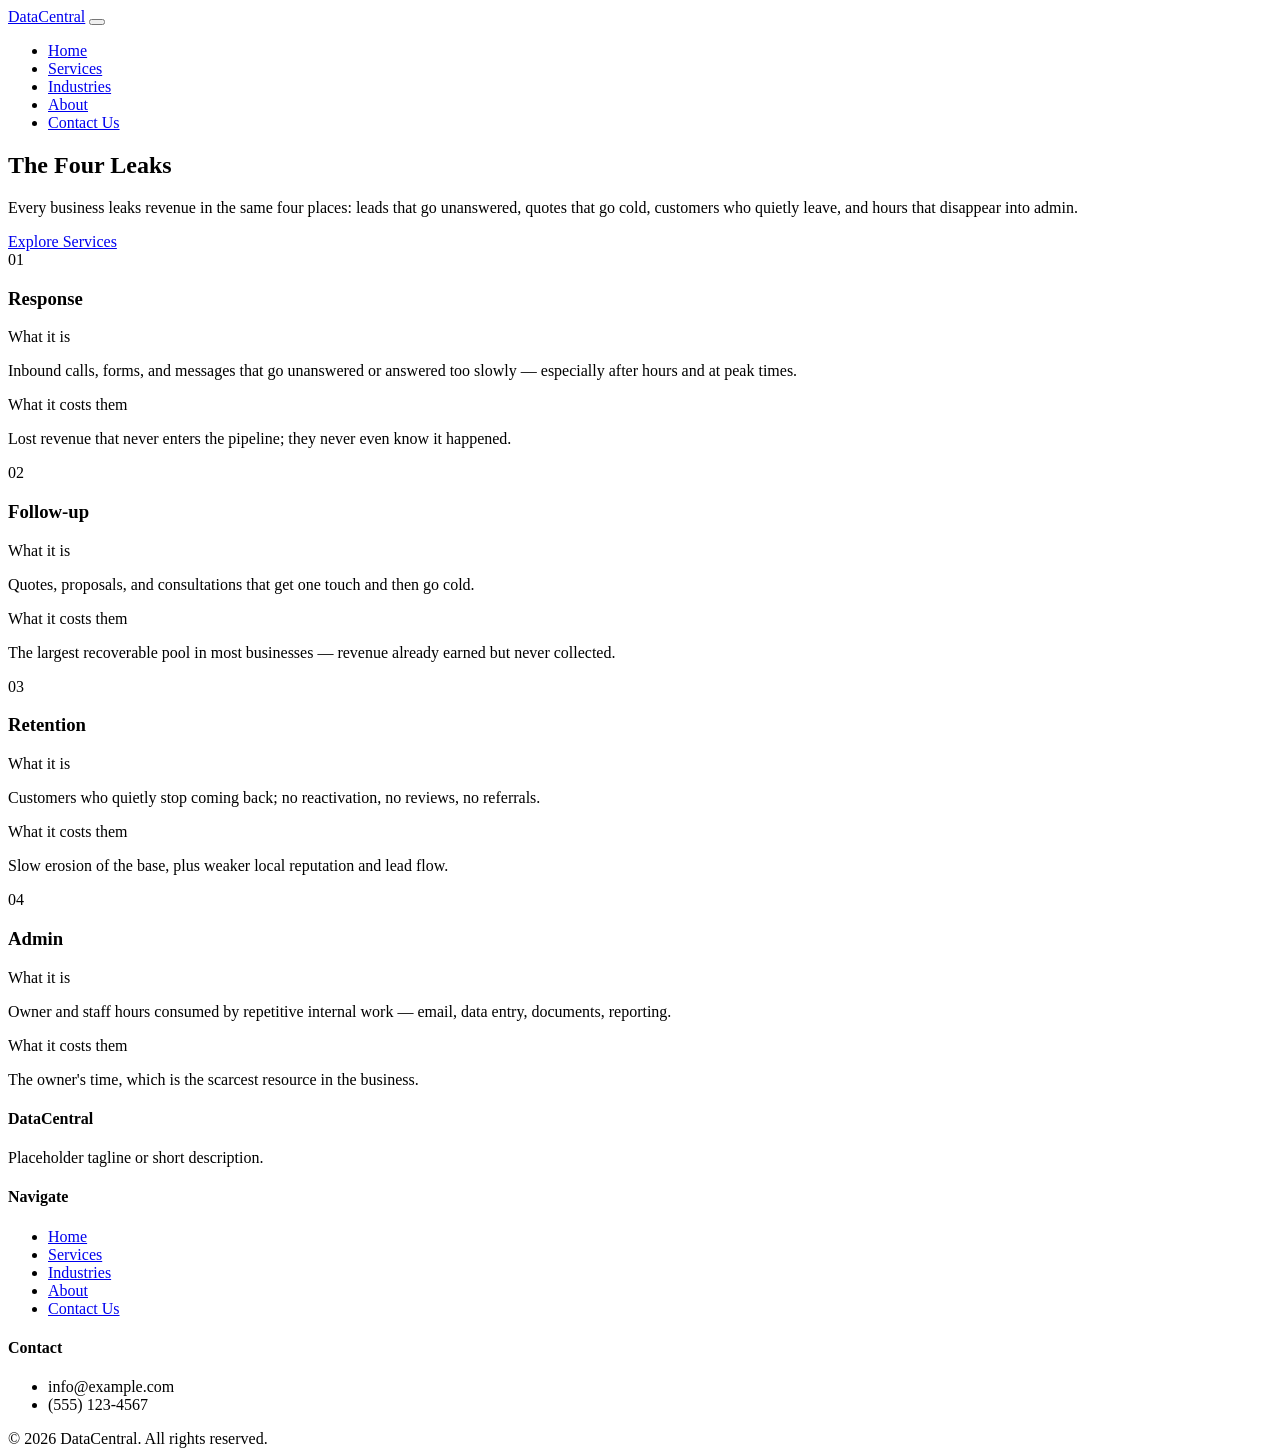
==== index.html @ b36b2e83 "Add files via upload" ====
<!DOCTYPE html>
<html lang="en">
<head>
  <meta charset="UTF-8" />
  <meta name="viewport" content="width=device-width, initial-scale=1.0" />
  <title>Home | DataCentral</title>
  <link rel="stylesheet" href="css/style.css" />
</head>
<body>

  <header>
    <div class="nav-container">
      <a href="index.html" class="logo">DataCentral</a>
      <button class="nav-toggle" aria-label="Toggle navigation">
        <span></span><span></span><span></span>
      </button>
      <nav>
        <ul>
          <li><a href="index.html" class="active">Home</a></li>
          <li><a href="services.html">Services</a></li>
          <li><a href="industries.html">Industries</a></li>
          <li><a href="about.html">About</a></li>
          <li><a href="contact.html">Contact Us</a></li>
        </ul>
      </nav>
    </div>
  </header>

  <main>
    <section class="hero">
      <h1>The Four Leaks</h1>
      <p>Every business leaks revenue in the same four places: leads that go unanswered, quotes that go cold, customers who quietly leave, and hours that disappear into admin.</p>
      <a href="services.html" class="btn">Explore Services</a>
    </section>

    <section class="section leaks-section">

      <div class="leak-list">
        <div class="leak-item">
          <div class="leak-num">01</div>
          <div class="leak-body">
            <h3>Response</h3>
            <div class="leak-meta">
              <div class="leak-meta-block">
                <span class="leak-meta-label">What it is</span>
                <p>Inbound calls, forms, and messages that go unanswered or answered too slowly — especially after hours and at peak times.</p>
              </div>
              <div class="leak-meta-block">
                <span class="leak-meta-label">What it costs them</span>
                <p>Lost revenue that never enters the pipeline; they never even know it happened.</p>
              </div>
            </div>
          </div>
        </div>

        <div class="leak-item">
          <div class="leak-num">02</div>
          <div class="leak-body">
            <h3>Follow-up</h3>
            <div class="leak-meta">
              <div class="leak-meta-block">
                <span class="leak-meta-label">What it is</span>
                <p>Quotes, proposals, and consultations that get one touch and then go cold.</p>
              </div>
              <div class="leak-meta-block">
                <span class="leak-meta-label">What it costs them</span>
                <p>The largest recoverable pool in most businesses — revenue already earned but never collected.</p>
              </div>
            </div>
          </div>
        </div>

        <div class="leak-item">
          <div class="leak-num">03</div>
          <div class="leak-body">
            <h3>Retention</h3>
            <div class="leak-meta">
              <div class="leak-meta-block">
                <span class="leak-meta-label">What it is</span>
                <p>Customers who quietly stop coming back; no reactivation, no reviews, no referrals.</p>
              </div>
              <div class="leak-meta-block">
                <span class="leak-meta-label">What it costs them</span>
                <p>Slow erosion of the base, plus weaker local reputation and lead flow.</p>
              </div>
            </div>
          </div>
        </div>

        <div class="leak-item">
          <div class="leak-num">04</div>
          <div class="leak-body">
            <h3>Admin</h3>
            <div class="leak-meta">
              <div class="leak-meta-block">
                <span class="leak-meta-label">What it is</span>
                <p>Owner and staff hours consumed by repetitive internal work — email, data entry, documents, reporting.</p>
              </div>
              <div class="leak-meta-block">
                <span class="leak-meta-label">What it costs them</span>
                <p>The owner's time, which is the scarcest resource in the business.</p>
              </div>
            </div>
          </div>
        </div>
      </div>
    </section>
  </main>

  <footer>
    <div class="footer-container">
      <div>
        <h4>DataCentral</h4>
        <p>Placeholder tagline or short description.</p>
      </div>
      <div>
        <h4>Navigate</h4>
        <ul>
          <li><a href="index.html">Home</a></li>
          <li><a href="services.html">Services</a></li>
          <li><a href="industries.html">Industries</a></li>
          <li><a href="about.html">About</a></li>
          <li><a href="contact.html">Contact Us</a></li>
        </ul>
      </div>
      <div>
        <h4>Contact</h4>
        <ul>
          <li>info@example.com</li>
          <li>(555) 123-4567</li>
        </ul>
      </div>
    </div>
    <div class="footer-bottom">
      &copy; 2026 DataCentral. All rights reserved.
    </div>
  </footer>

  <script src="js/main.js"></script>
</body>
</html>
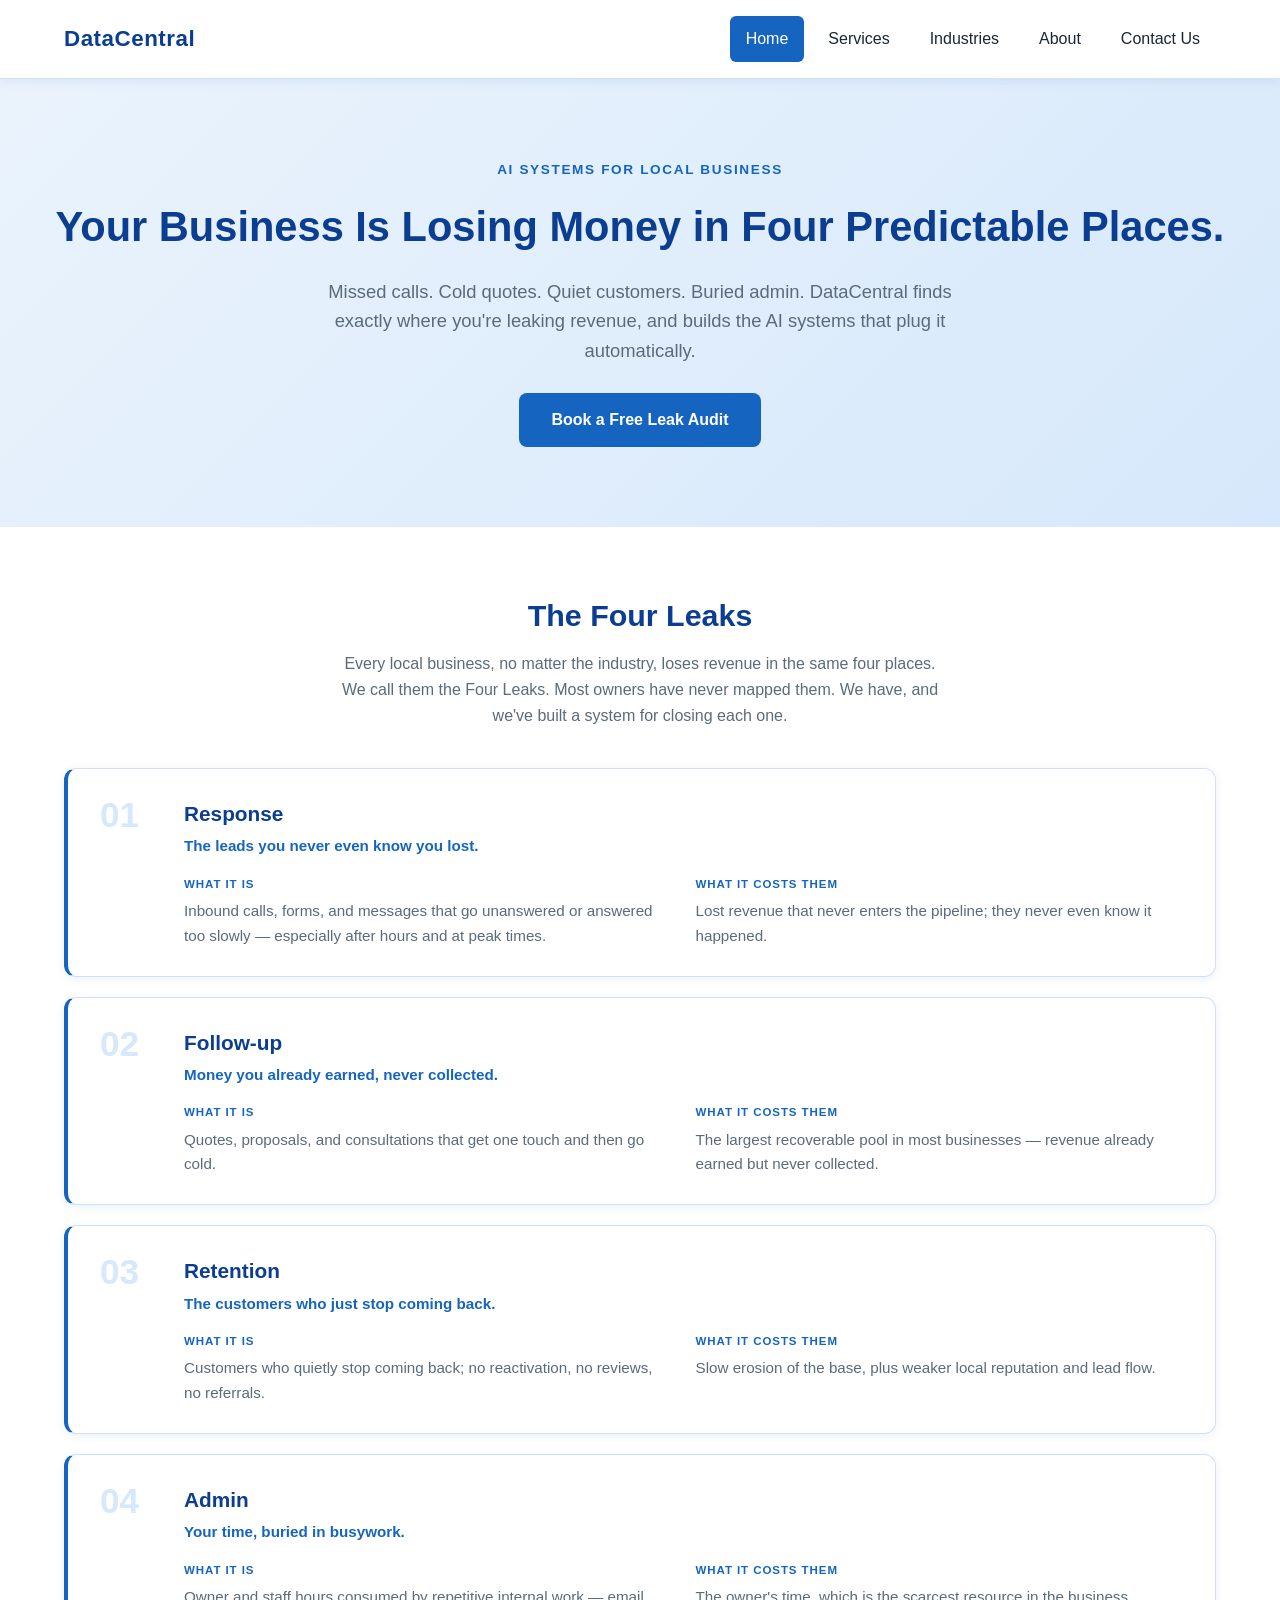
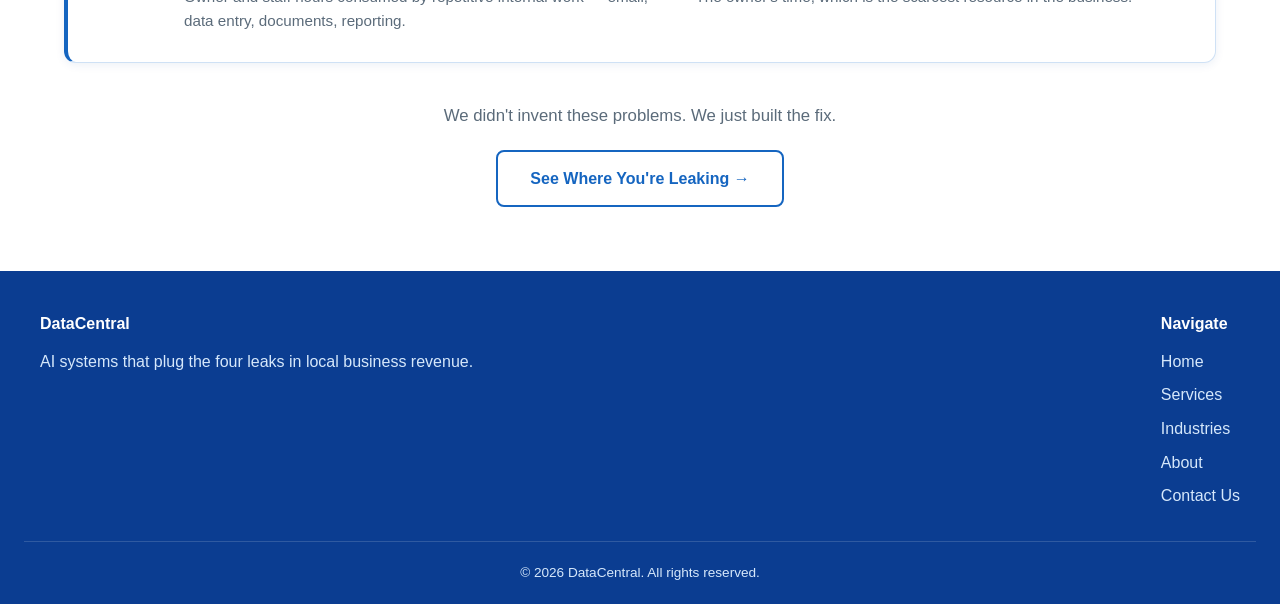
==== commit 9744512c: "v1 update" ====
--- a/index.html
+++ b/index.html
@@ -4,7 +4,7 @@
   <meta charset="UTF-8" />
   <meta name="viewport" content="width=device-width, initial-scale=1.0" />
   <title>Home | DataCentral</title>
-  <link rel="stylesheet" href="css/style.css" />
+  <link rel="stylesheet" href="style.css" />
 </head>
 <body>
 
@@ -28,18 +28,22 @@
 
   <main>
     <section class="hero">
-      <h1>The Four Leaks</h1>
-      <p>Every business leaks revenue in the same four places: leads that go unanswered, quotes that go cold, customers who quietly leave, and hours that disappear into admin.</p>
-      <a href="services.html" class="btn">Explore Services</a>
+      <span class="hero-eyebrow">AI Systems for Local Business</span>
+      <h1>Your Business Is Losing Money in Four Predictable Places.</h1>
+      <p>Missed calls. Cold quotes. Quiet customers. Buried admin. DataCentral finds exactly where you're leaking revenue, and builds the AI systems that plug it automatically.</p>
+      <a href="contact.html" class="btn">Book a Free Leak Audit</a>
     </section>
 
     <section class="section leaks-section">
+      <h2 class="section-title">The Four Leaks</h2>
+      <p class="section-subtitle">Every local business, no matter the industry, loses revenue in the same four places. We call them the Four Leaks. Most owners have never mapped them. We have, and we've built a system for closing each one.</p>
 
       <div class="leak-list">
         <div class="leak-item">
           <div class="leak-num">01</div>
           <div class="leak-body">
             <h3>Response</h3>
+            <p class="leak-tagline">The leads you never even know you lost.</p>
             <div class="leak-meta">
               <div class="leak-meta-block">
                 <span class="leak-meta-label">What it is</span>
@@ -57,6 +61,7 @@
           <div class="leak-num">02</div>
           <div class="leak-body">
             <h3>Follow-up</h3>
+            <p class="leak-tagline">Money you already earned, never collected.</p>
             <div class="leak-meta">
               <div class="leak-meta-block">
                 <span class="leak-meta-label">What it is</span>
@@ -74,6 +79,7 @@
           <div class="leak-num">03</div>
           <div class="leak-body">
             <h3>Retention</h3>
+            <p class="leak-tagline">The customers who just stop coming back.</p>
             <div class="leak-meta">
               <div class="leak-meta-block">
                 <span class="leak-meta-label">What it is</span>
@@ -91,6 +97,7 @@
           <div class="leak-num">04</div>
           <div class="leak-body">
             <h3>Admin</h3>
+            <p class="leak-tagline">Your time, buried in busywork.</p>
             <div class="leak-meta">
               <div class="leak-meta-block">
                 <span class="leak-meta-label">What it is</span>
@@ -104,6 +111,11 @@
           </div>
         </div>
       </div>
+
+      <div class="leaks-cta">
+        <p>We didn't invent these problems. We just built the fix.</p>
+        <a href="services.html" class="btn btn-outline">See Where You're Leaking &rarr;</a>
+      </div>
     </section>
   </main>
 
@@ -111,7 +123,7 @@
     <div class="footer-container">
       <div>
         <h4>DataCentral</h4>
-        <p>Placeholder tagline or short description.</p>
+        <p>AI systems that plug the four leaks in local business revenue.</p>
       </div>
       <div>
         <h4>Navigate</h4>
@@ -123,19 +135,12 @@
           <li><a href="contact.html">Contact Us</a></li>
         </ul>
       </div>
-      <div>
-        <h4>Contact</h4>
-        <ul>
-          <li>info@example.com</li>
-          <li>(555) 123-4567</li>
-        </ul>
-      </div>
     </div>
     <div class="footer-bottom">
       &copy; 2026 DataCentral. All rights reserved.
     </div>
   </footer>
 
-  <script src="js/main.js"></script>
+  <script src="main.js"></script>
 </body>
 </html>
--- a/style.css
+++ b/style.css
@@ -0,0 +1,699 @@
+/* ===== Color scheme ===== */
+:root {
+  --blue-dark: #0b3d91;
+  --blue-primary: #1565c0;
+  --blue-light: #4a90d9;
+  --blue-pale: #eaf3fc;
+  --blue-pale-2: #d6e8fb;
+  --white: #ffffff;
+  --text-dark: #1a2733;
+  --text-muted: #5b6b7a;
+  --border: #cfe1f5;
+  --shadow: 0 2px 10px rgba(11, 61, 145, 0.08);
+}
+
+* {
+  box-sizing: border-box;
+  margin: 0;
+  padding: 0;
+}
+
+html {
+  scroll-behavior: smooth;
+}
+
+body {
+  font-family: "Segoe UI", Arial, sans-serif;
+  color: var(--text-dark);
+  background: var(--white);
+  line-height: 1.6;
+}
+
+a {
+  text-decoration: none;
+  color: inherit;
+}
+
+img {
+  max-width: 100%;
+  display: block;
+}
+
+/* ===== Header / Nav ===== */
+header {
+  background: var(--white);
+  border-bottom: 1px solid var(--border);
+  position: sticky;
+  top: 0;
+  z-index: 100;
+  box-shadow: var(--shadow);
+}
+
+.nav-container {
+  max-width: 1200px;
+  margin: 0 auto;
+  display: flex;
+  align-items: center;
+  justify-content: space-between;
+  padding: 16px 24px;
+}
+
+.logo {
+  font-size: 1.4rem;
+  font-weight: 700;
+  color: var(--blue-dark);
+  letter-spacing: 0.5px;
+}
+
+nav ul {
+  list-style: none;
+  display: flex;
+  gap: 8px;
+}
+
+nav ul li a {
+  display: inline-block;
+  padding: 10px 16px;
+  border-radius: 6px;
+  font-weight: 500;
+  color: var(--text-dark);
+  transition: background 0.2s ease, color 0.2s ease;
+}
+
+nav ul li a:hover {
+  background: var(--blue-pale);
+  color: var(--blue-primary);
+}
+
+nav ul li a.active {
+  background: var(--blue-primary);
+  color: var(--white);
+}
+
+.nav-toggle {
+  display: none;
+  flex-direction: column;
+  gap: 5px;
+  background: none;
+  border: none;
+  cursor: pointer;
+  padding: 6px;
+}
+
+.nav-toggle span {
+  width: 26px;
+  height: 3px;
+  background: var(--blue-dark);
+  border-radius: 2px;
+}
+
+/* ===== Hero ===== */
+.hero {
+  background: linear-gradient(135deg, var(--blue-pale) 0%, var(--blue-pale-2) 100%);
+  padding: 80px 24px;
+  text-align: center;
+}
+
+.hero-eyebrow {
+  display: block;
+  font-size: 0.85rem;
+  font-weight: 700;
+  letter-spacing: 0.12em;
+  text-transform: uppercase;
+  color: var(--blue-primary);
+  margin-bottom: 14px;
+}
+
+.hero h1 {
+  font-size: 2.6rem;
+  color: var(--blue-dark);
+  margin-bottom: 16px;
+}
+
+.hero p {
+  font-size: 1.15rem;
+  color: var(--text-muted);
+  max-width: 640px;
+  margin: 0 auto 28px;
+}
+
+.btn {
+  display: inline-block;
+  background: var(--blue-primary);
+  color: var(--white);
+  padding: 14px 32px;
+  border-radius: 8px;
+  font-weight: 600;
+  transition: background 0.2s ease, transform 0.15s ease;
+}
+
+.btn:hover {
+  background: var(--blue-dark);
+  transform: translateY(-2px);
+}
+
+.btn-outline {
+  background: transparent;
+  border: 2px solid var(--blue-primary);
+  color: var(--blue-primary);
+}
+
+.btn-outline:hover {
+  background: var(--blue-primary);
+  color: var(--white);
+}
+
+/* ===== Page header (non-home pages) ===== */
+.page-header {
+  background: var(--blue-dark);
+  color: var(--white);
+  padding: 56px 24px;
+  text-align: center;
+}
+
+.page-header h1 {
+  font-size: 2.2rem;
+  margin-bottom: 10px;
+}
+
+.page-header p {
+  color: var(--blue-pale-2);
+  max-width: 600px;
+  margin: 0 auto;
+}
+
+.page-header .btn {
+  margin-top: 24px;
+}
+
+/* ===== Sections / Layout ===== */
+main {
+  min-height: 60vh;
+}
+
+.section {
+  max-width: 1200px;
+  margin: 0 auto;
+  padding: 64px 24px;
+}
+
+.section-alt {
+  background: var(--blue-pale);
+}
+
+.section-title {
+  font-size: 1.9rem;
+  color: var(--blue-dark);
+  text-align: center;
+  margin-bottom: 12px;
+}
+
+.section-subtitle {
+  text-align: center;
+  color: var(--text-muted);
+  max-width: 600px;
+  margin: 0 auto 40px;
+}
+
+.grid {
+  display: grid;
+  grid-template-columns: repeat(auto-fit, minmax(260px, 1fr));
+  gap: 24px;
+}
+
+.card {
+  background: var(--white);
+  border: 1px solid var(--border);
+  border-radius: 12px;
+  padding: 28px;
+  box-shadow: var(--shadow);
+  transition: transform 0.2s ease, box-shadow 0.2s ease;
+}
+
+.card:hover {
+  transform: translateY(-4px);
+  box-shadow: 0 8px 20px rgba(11, 61, 145, 0.14);
+}
+
+.card h3 {
+  color: var(--blue-primary);
+  margin-bottom: 10px;
+  font-size: 1.2rem;
+}
+
+.card p {
+  color: var(--text-muted);
+}
+
+.card-icon {
+  width: 48px;
+  height: 48px;
+  border-radius: 10px;
+  background: var(--blue-pale);
+  color: var(--blue-primary);
+  display: flex;
+  align-items: center;
+  justify-content: center;
+  font-weight: 700;
+  font-size: 1.3rem;
+  margin-bottom: 16px;
+}
+
+.industries-cta {
+  text-align: center;
+  margin-top: 48px;
+}
+
+.industries-cta p {
+  color: var(--text-muted);
+  font-size: 1.05rem;
+  margin-bottom: 20px;
+}
+
+/* ===== The Four Leaks ===== */
+.leak-list {
+  display: flex;
+  flex-direction: column;
+  gap: 20px;
+  margin-top: 8px;
+}
+
+.leak-item {
+  display: flex;
+  gap: 28px;
+  background: var(--white);
+  border: 1px solid var(--border);
+  border-left: 4px solid var(--blue-primary);
+  border-radius: 12px;
+  padding: 28px 32px;
+  box-shadow: var(--shadow);
+  transition: transform 0.2s ease, box-shadow 0.2s ease;
+}
+
+.leak-item:hover {
+  transform: translateY(-3px);
+  box-shadow: 0 8px 20px rgba(11, 61, 145, 0.14);
+}
+
+.leak-num {
+  flex: 0 0 auto;
+  font-size: 2.2rem;
+  font-weight: 700;
+  color: var(--blue-pale-2);
+  line-height: 1;
+  min-width: 56px;
+}
+
+.leak-body {
+  flex: 1;
+}
+
+.leak-body h3 {
+  color: var(--blue-dark);
+  font-size: 1.3rem;
+  margin-bottom: 4px;
+}
+
+.leak-tagline {
+  color: var(--blue-primary);
+  font-weight: 600;
+  font-size: 0.95rem;
+  margin-bottom: 16px;
+}
+
+.leak-meta {
+  display: grid;
+  grid-template-columns: 1fr 1fr;
+  gap: 24px;
+}
+
+.leak-meta-label {
+  display: block;
+  font-size: 0.72rem;
+  font-weight: 700;
+  letter-spacing: 0.08em;
+  text-transform: uppercase;
+  color: var(--blue-primary);
+  margin-bottom: 6px;
+}
+
+.leak-meta-block p {
+  color: var(--text-muted);
+  font-size: 0.95rem;
+}
+
+@media (max-width: 700px) {
+  .leak-item {
+    flex-direction: column;
+    gap: 12px;
+    padding: 24px;
+  }
+
+  .leak-meta {
+    grid-template-columns: 1fr;
+    gap: 16px;
+  }
+}
+
+.leaks-cta {
+  text-align: center;
+  margin-top: 40px;
+}
+
+.leaks-cta p {
+  color: var(--text-muted);
+  font-size: 1.05rem;
+  margin-bottom: 20px;
+}
+
+/* ===== Services: jump nav ===== */
+.jump-nav {
+  max-width: 1200px;
+  margin: 0 auto;
+  display: flex;
+  flex-wrap: wrap;
+  gap: 10px;
+  padding: 24px 24px 0;
+}
+
+.jump-nav a {
+  padding: 8px 16px;
+  border: 1px solid var(--border);
+  border-radius: 999px;
+  font-size: 0.88rem;
+  font-weight: 600;
+  color: var(--blue-primary);
+  background: var(--blue-pale);
+  transition: background 0.2s ease, color 0.2s ease;
+}
+
+.jump-nav a:hover {
+  background: var(--blue-primary);
+  color: var(--white);
+}
+
+/* ===== Services: leak groups ===== */
+.service-group-header {
+  display: flex;
+  align-items: baseline;
+  gap: 18px;
+  margin-bottom: 32px;
+}
+
+.service-group-num {
+  font-size: 2.4rem;
+  font-weight: 700;
+  color: var(--blue-pale-2);
+  line-height: 1;
+}
+
+.service-group-eyebrow {
+  display: block;
+  font-size: 0.78rem;
+  font-weight: 700;
+  letter-spacing: 0.08em;
+  text-transform: uppercase;
+  color: var(--blue-primary);
+  margin-bottom: 4px;
+}
+
+.service-group-header h2 {
+  font-size: 1.8rem;
+  color: var(--blue-dark);
+}
+
+.service-group-intro {
+  color: var(--text-muted);
+  max-width: 720px;
+  margin: -16px 0 28px;
+}
+
+.service-list {
+  display: flex;
+  flex-direction: column;
+  gap: 18px;
+}
+
+.service-card {
+  background: var(--white);
+  border: 1px solid var(--border);
+  border-radius: 12px;
+  padding: 24px 28px;
+  box-shadow: var(--shadow);
+  transition: transform 0.2s ease, box-shadow 0.2s ease;
+}
+
+.service-card:hover {
+  transform: translateY(-2px);
+  box-shadow: 0 8px 20px rgba(11, 61, 145, 0.14);
+}
+
+.service-card-head {
+  display: flex;
+  flex-wrap: wrap;
+  align-items: center;
+  justify-content: space-between;
+  gap: 12px;
+  margin-bottom: 10px;
+}
+
+.service-card-head h3 {
+  color: var(--blue-dark);
+  font-size: 1.15rem;
+}
+
+.service-does {
+  color: var(--text-dark);
+  margin-bottom: 14px;
+}
+
+.service-delivery {
+  border-top: 1px solid var(--border);
+  padding-top: 12px;
+}
+
+.service-delivery-label {
+  display: block;
+  font-size: 0.72rem;
+  font-weight: 700;
+  letter-spacing: 0.08em;
+  text-transform: uppercase;
+  color: var(--blue-primary);
+  margin-bottom: 4px;
+}
+
+.service-delivery p {
+  color: var(--text-muted);
+  font-size: 0.95rem;
+}
+
+.service-note {
+  background: var(--blue-pale);
+  border-left: 4px solid var(--blue-primary);
+  border-radius: 8px;
+  padding: 18px 22px;
+  margin-top: 24px;
+}
+
+.service-note p {
+  color: var(--text-dark);
+  font-size: 0.95rem;
+}
+
+/* ===== Badges (effort / impact) ===== */
+.badge-group {
+  display: flex;
+  flex-wrap: wrap;
+  gap: 8px;
+}
+
+.badge {
+  display: inline-block;
+  font-size: 0.72rem;
+  font-weight: 700;
+  letter-spacing: 0.02em;
+  padding: 5px 12px;
+  border-radius: 999px;
+  white-space: nowrap;
+}
+
+.badge-effort-verylow,
+.badge-effort-low {
+  background: #e6f4ea;
+  color: #1e7d3c;
+}
+
+.badge-effort-medium {
+  background: #fdf3d9;
+  color: #9a6b00;
+}
+
+.badge-effort-high {
+  background: #fbe6e2;
+  color: #b93b21;
+}
+
+.badge-impact-medium {
+  background: var(--blue-pale);
+  color: var(--blue-light);
+}
+
+.badge-impact-high {
+  background: var(--blue-pale-2);
+  color: var(--blue-primary);
+}
+
+.badge-impact-highest {
+  background: var(--blue-primary);
+  color: var(--white);
+}
+
+.about-cta {
+  text-align: center;
+}
+
+.about-cta h2 {
+  font-size: 1.7rem;
+  color: var(--blue-dark);
+  margin-bottom: 24px;
+}
+
+/* ===== Contact form ===== */
+.contact-layout {
+  display: flex;
+  justify-content: center;
+}
+
+.contact-form {
+  width: 100%;
+  max-width: 560px;
+  display: flex;
+  flex-direction: column;
+  gap: 20px;
+  background: var(--blue-pale);
+  border-radius: 16px;
+  padding: 36px;
+}
+
+.contact-form > div {
+  display: flex;
+  flex-direction: column;
+  gap: 8px;
+}
+
+label {
+  font-weight: 600;
+  font-size: 0.9rem;
+  color: var(--text-dark);
+}
+
+input,
+textarea,
+select {
+  padding: 12px 14px;
+  border: 1px solid var(--border);
+  border-radius: 8px;
+  font-family: inherit;
+  font-size: 1rem;
+  color: var(--text-dark);
+  background: var(--white);
+}
+
+input:focus,
+textarea:focus,
+select:focus {
+  outline: none;
+  border-color: var(--blue-primary);
+  box-shadow: 0 0 0 3px rgba(21, 101, 192, 0.15);
+}
+
+textarea {
+  resize: vertical;
+  min-height: 140px;
+}
+
+.contact-form-status {
+  font-size: 0.9rem;
+  padding: 12px 14px;
+  border-radius: 8px;
+}
+
+.contact-form-status.is-success {
+  background: #e6f4ea;
+  color: #1e7d3c;
+}
+
+.contact-form-status.is-error {
+  background: #fbe6e2;
+  color: #b93b21;
+}
+
+/* ===== Footer ===== */
+footer {
+  background: var(--blue-dark);
+  color: var(--blue-pale-2);
+  padding: 40px 24px 20px;
+}
+
+.footer-container {
+  max-width: 1200px;
+  margin: 0 auto;
+  display: flex;
+  flex-wrap: wrap;
+  justify-content: space-between;
+  gap: 24px;
+  margin-bottom: 24px;
+}
+
+.footer-container h4 {
+  color: var(--white);
+  margin-bottom: 12px;
+}
+
+.footer-container ul {
+  list-style: none;
+}
+
+.footer-container ul li {
+  margin-bottom: 8px;
+}
+
+.footer-container a:hover {
+  color: var(--white);
+}
+
+.footer-bottom {
+  text-align: center;
+  padding-top: 20px;
+  border-top: 1px solid rgba(255, 255, 255, 0.15);
+  font-size: 0.85rem;
+  color: var(--blue-pale-2);
+}
+
+/* ===== Responsive nav ===== */
+@media (max-width: 780px) {
+  .nav-toggle {
+    display: flex;
+  }
+
+  nav ul {
+    position: absolute;
+    top: 100%;
+    left: 0;
+    right: 0;
+    background: var(--white);
+    flex-direction: column;
+    padding: 16px 24px;
+    gap: 4px;
+    border-bottom: 1px solid var(--border);
+    display: none;
+  }
+
+  nav.open ul {
+    display: flex;
+  }
+
+  .nav-container {
+    position: relative;
+  }
+}
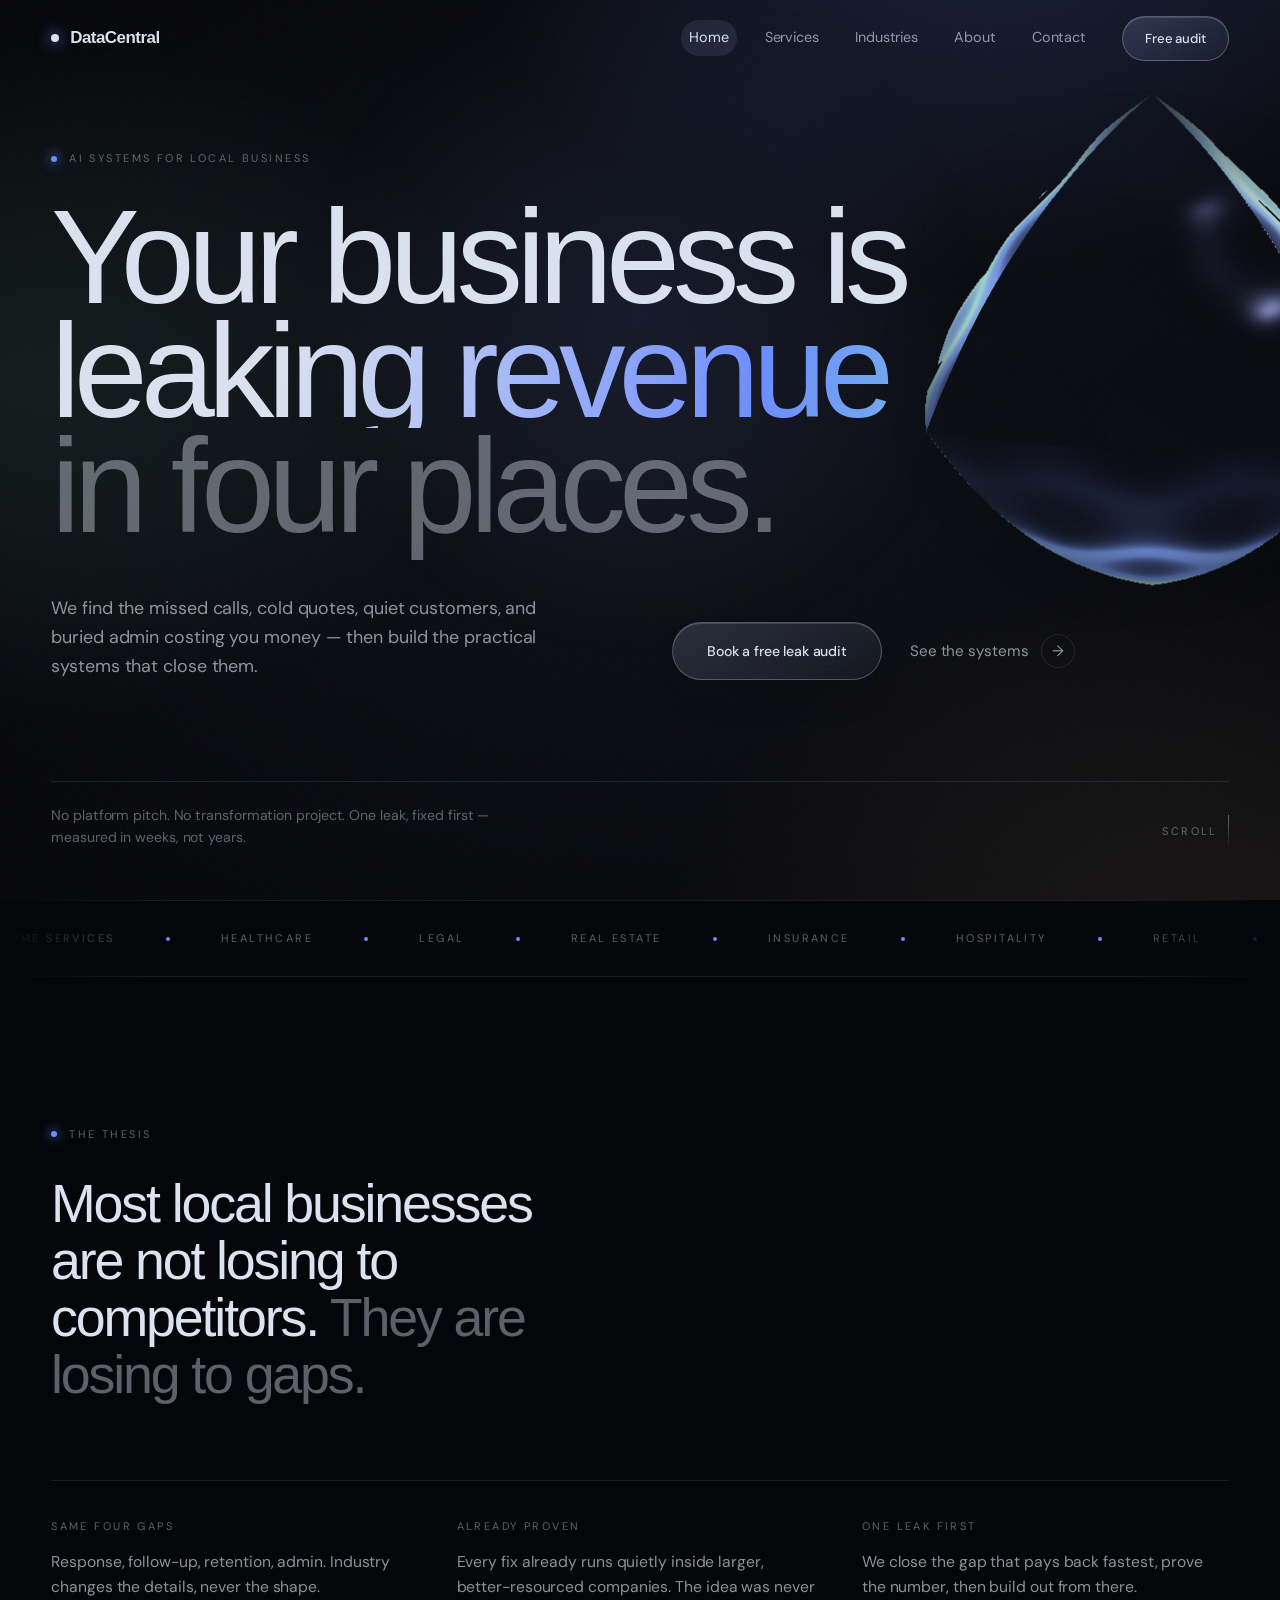
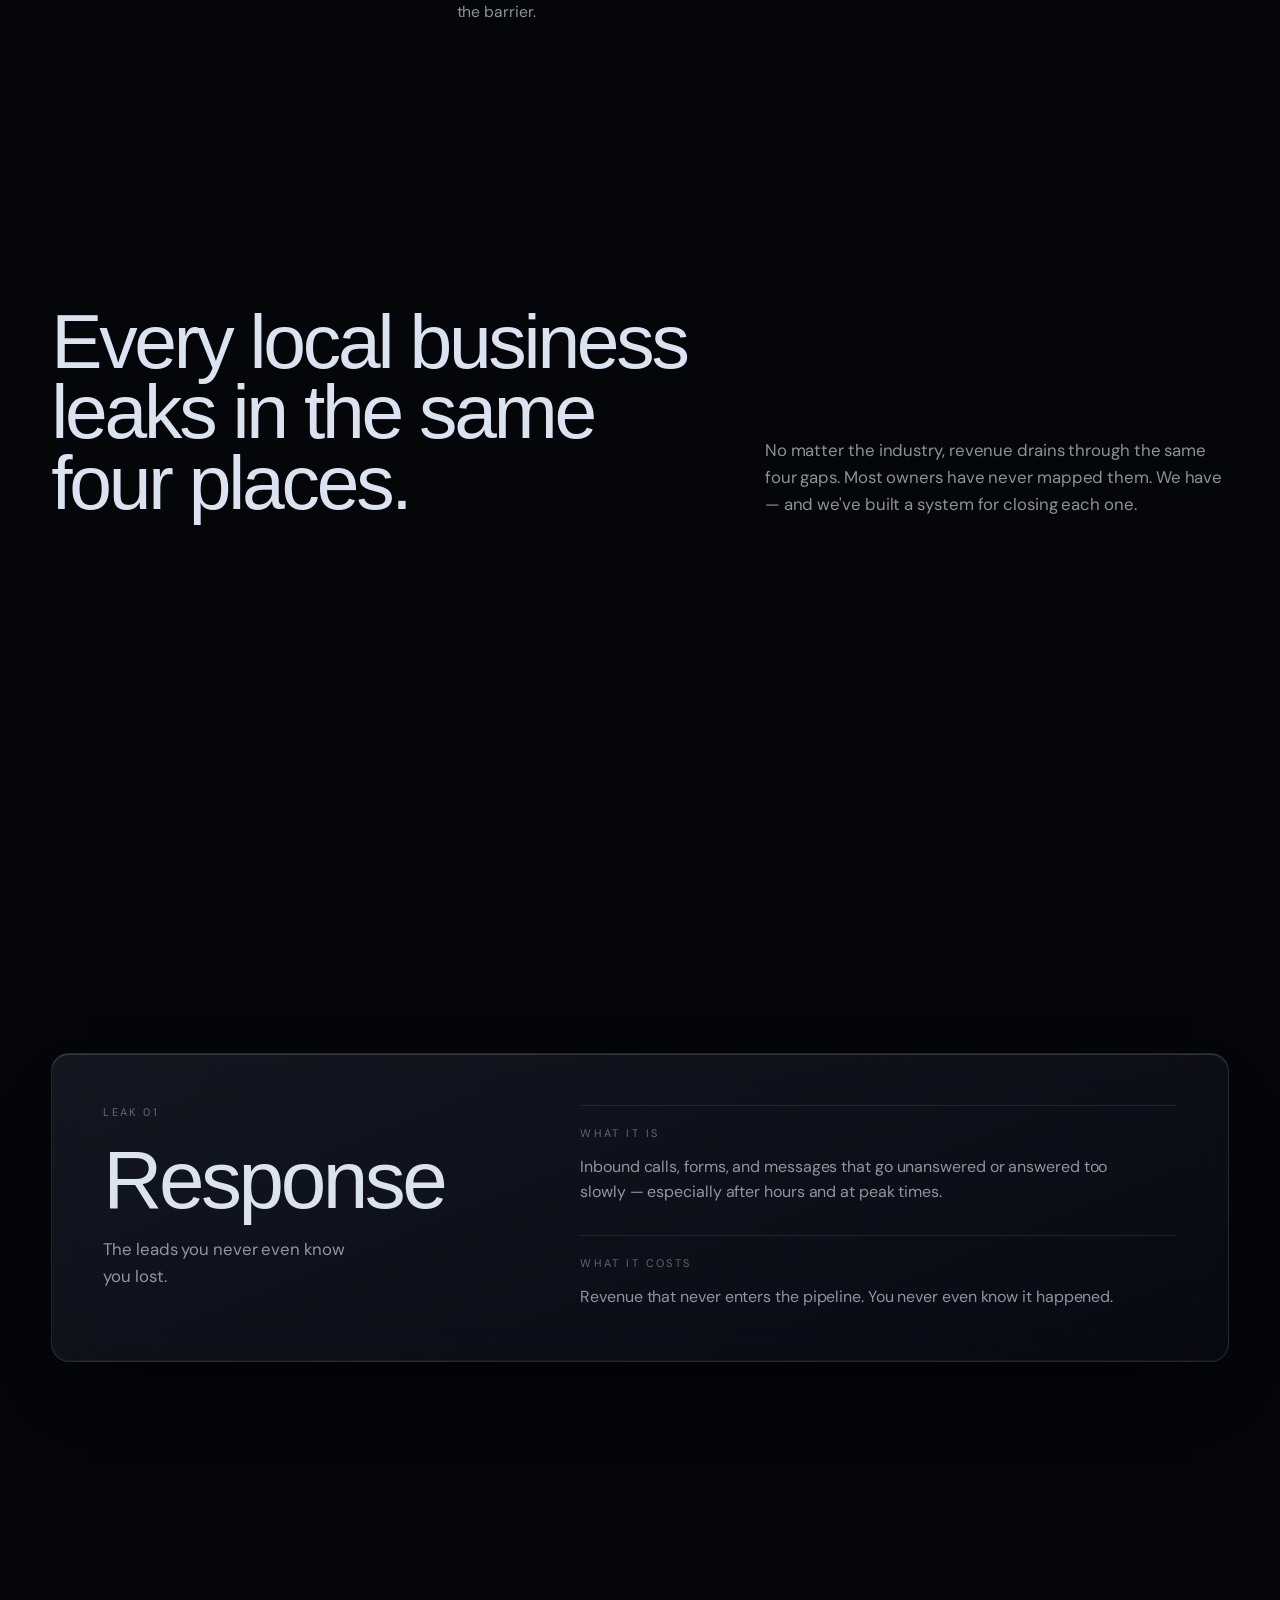
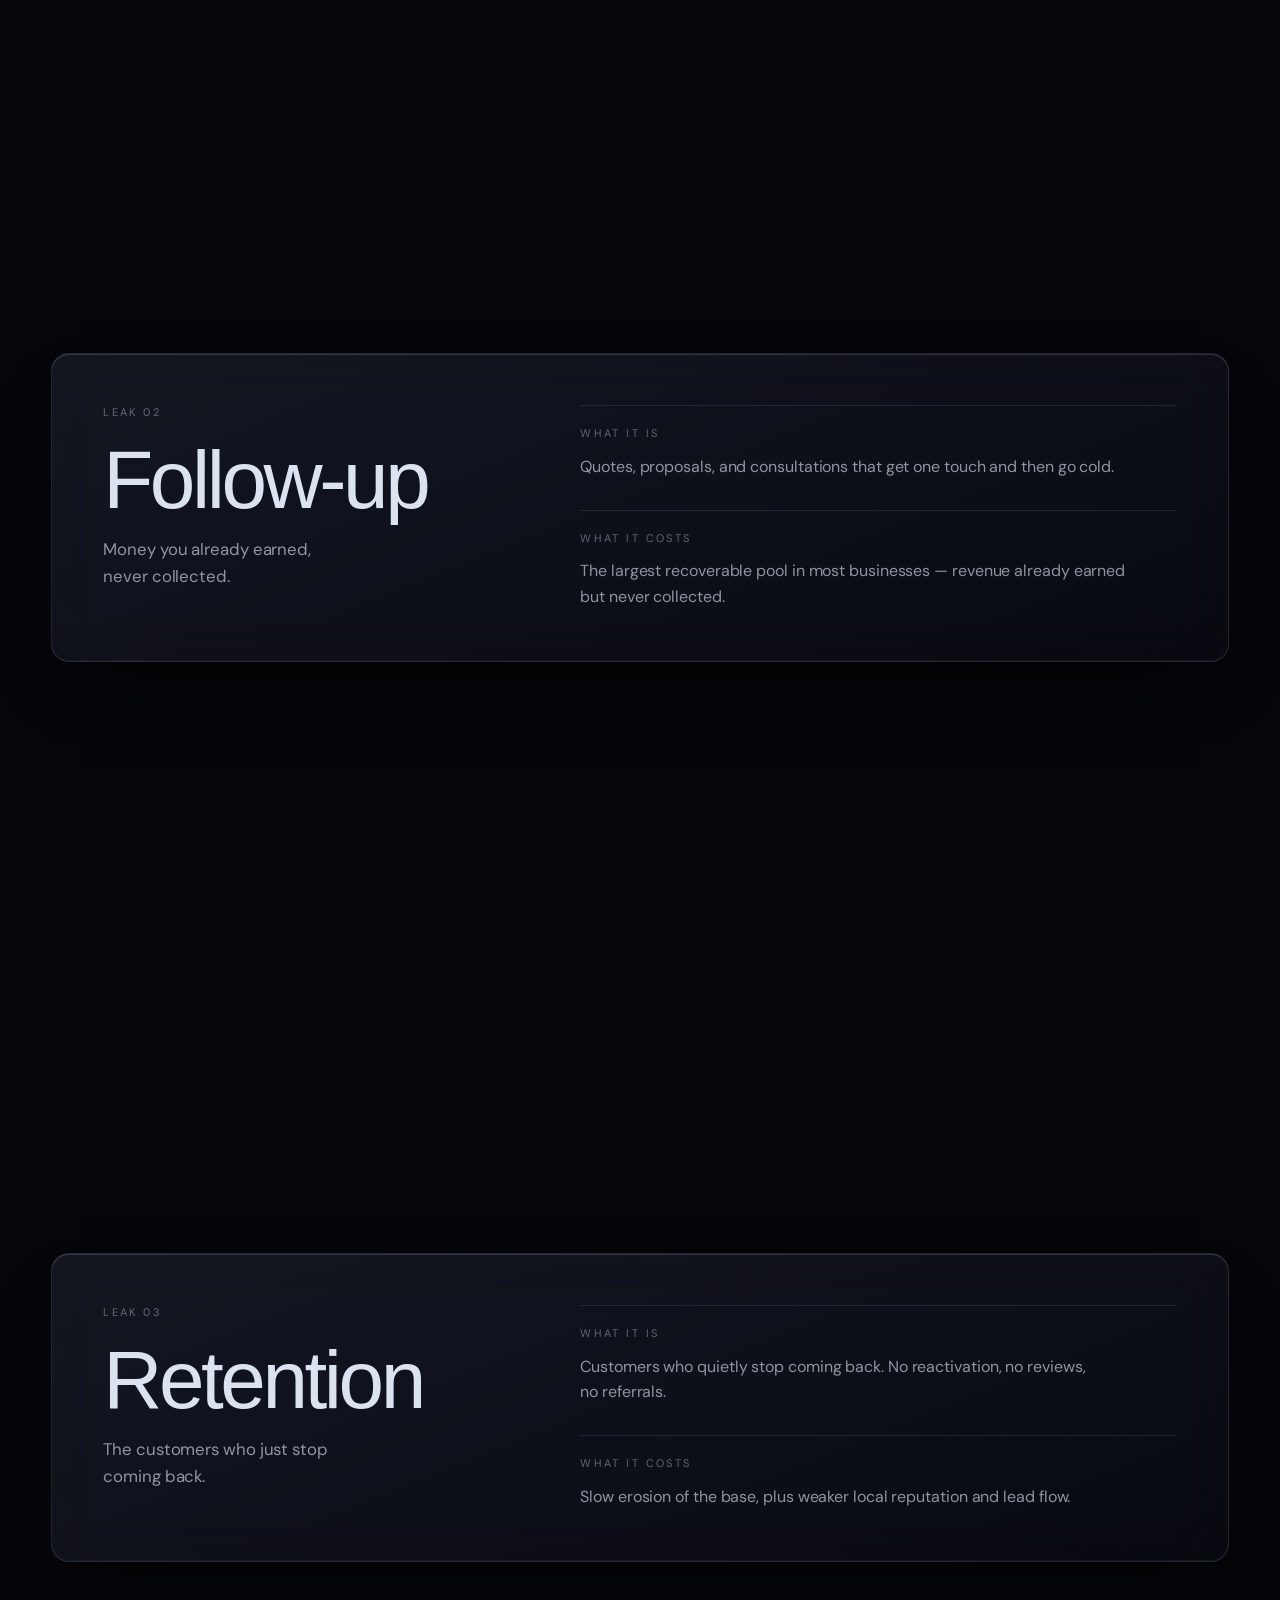
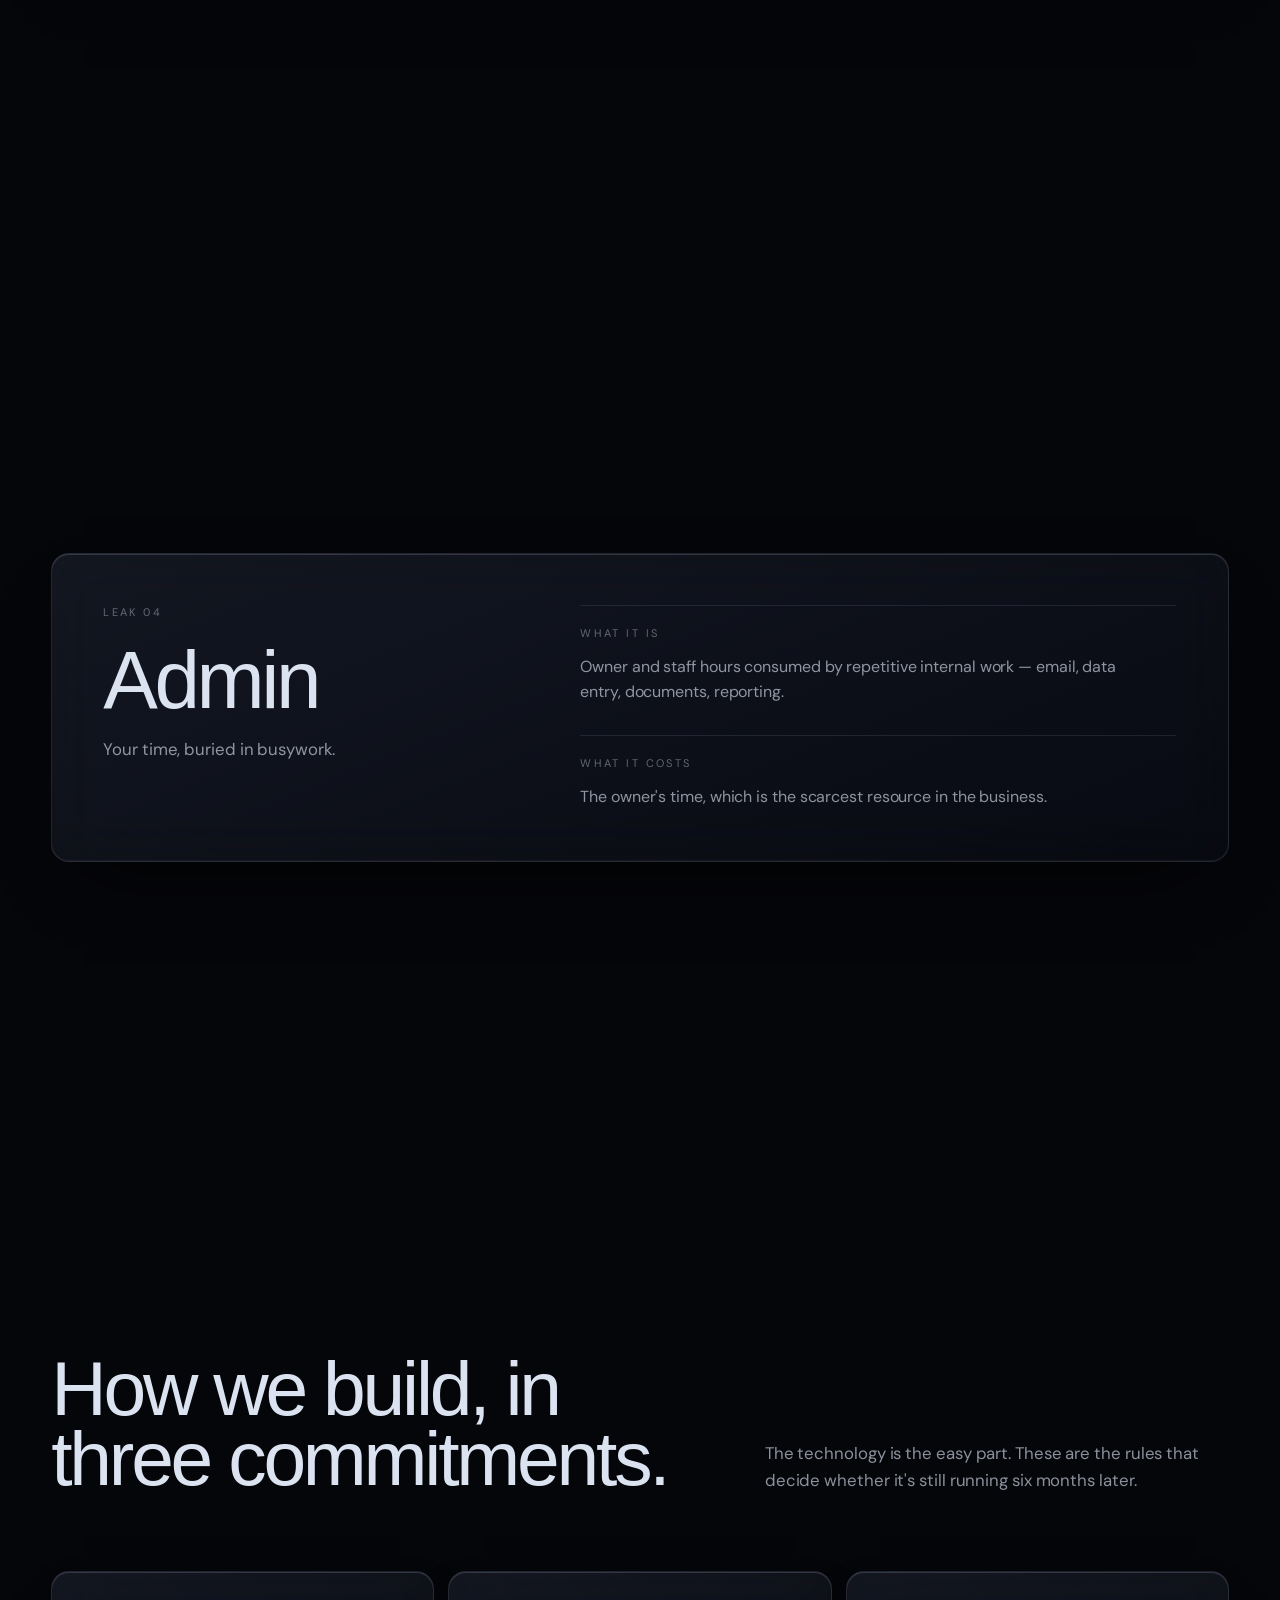
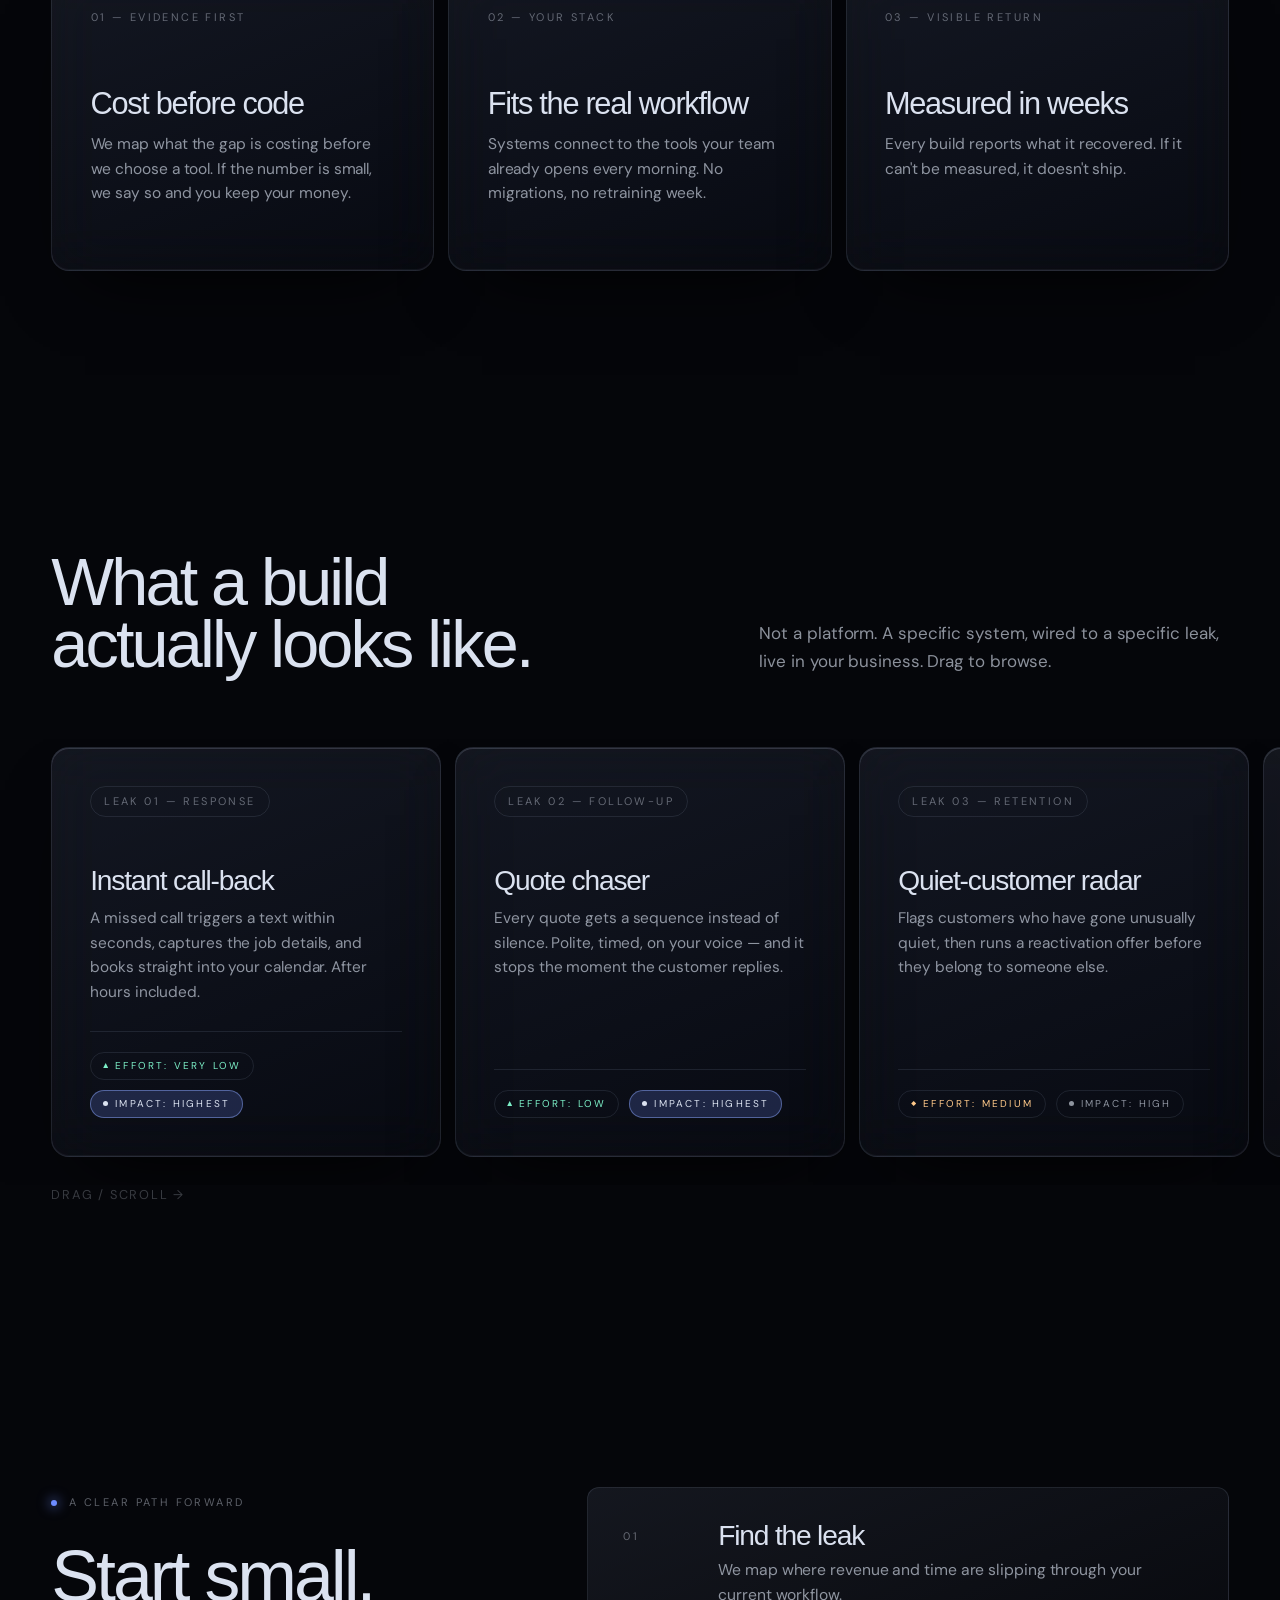
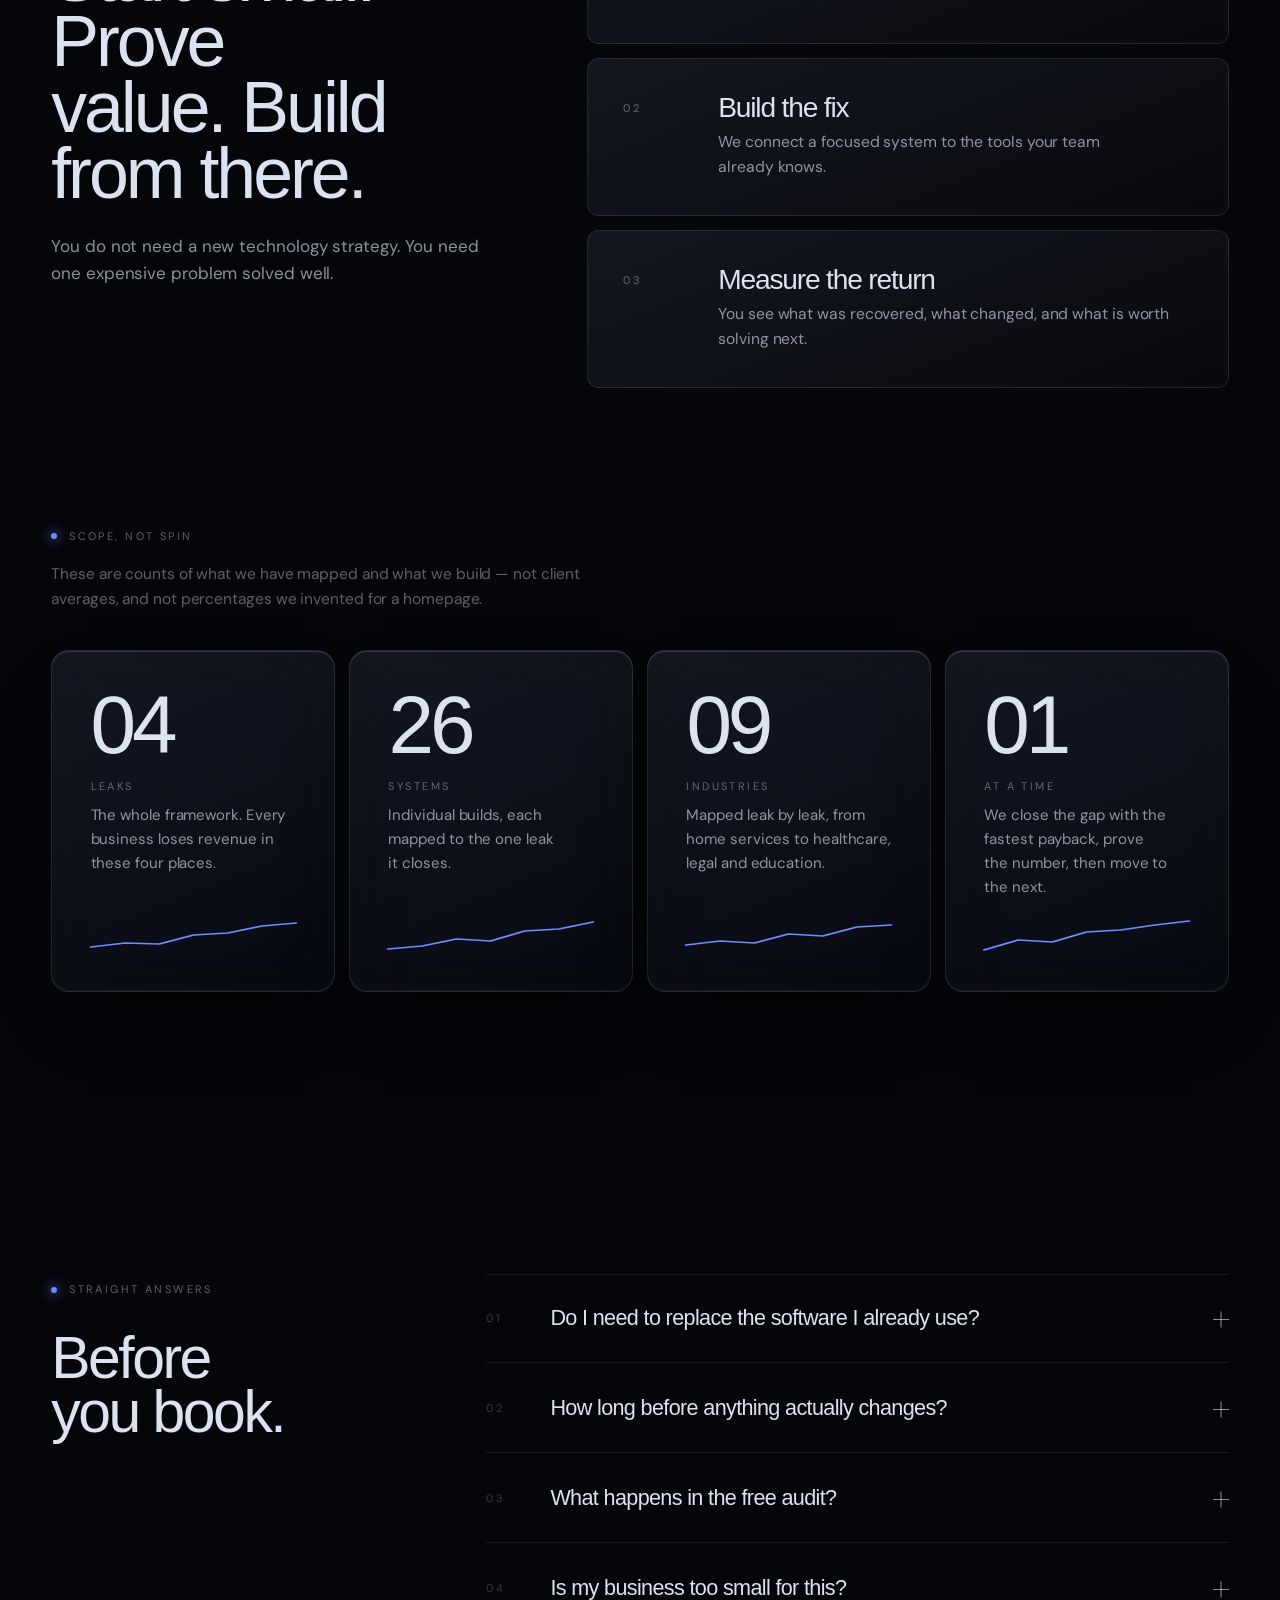
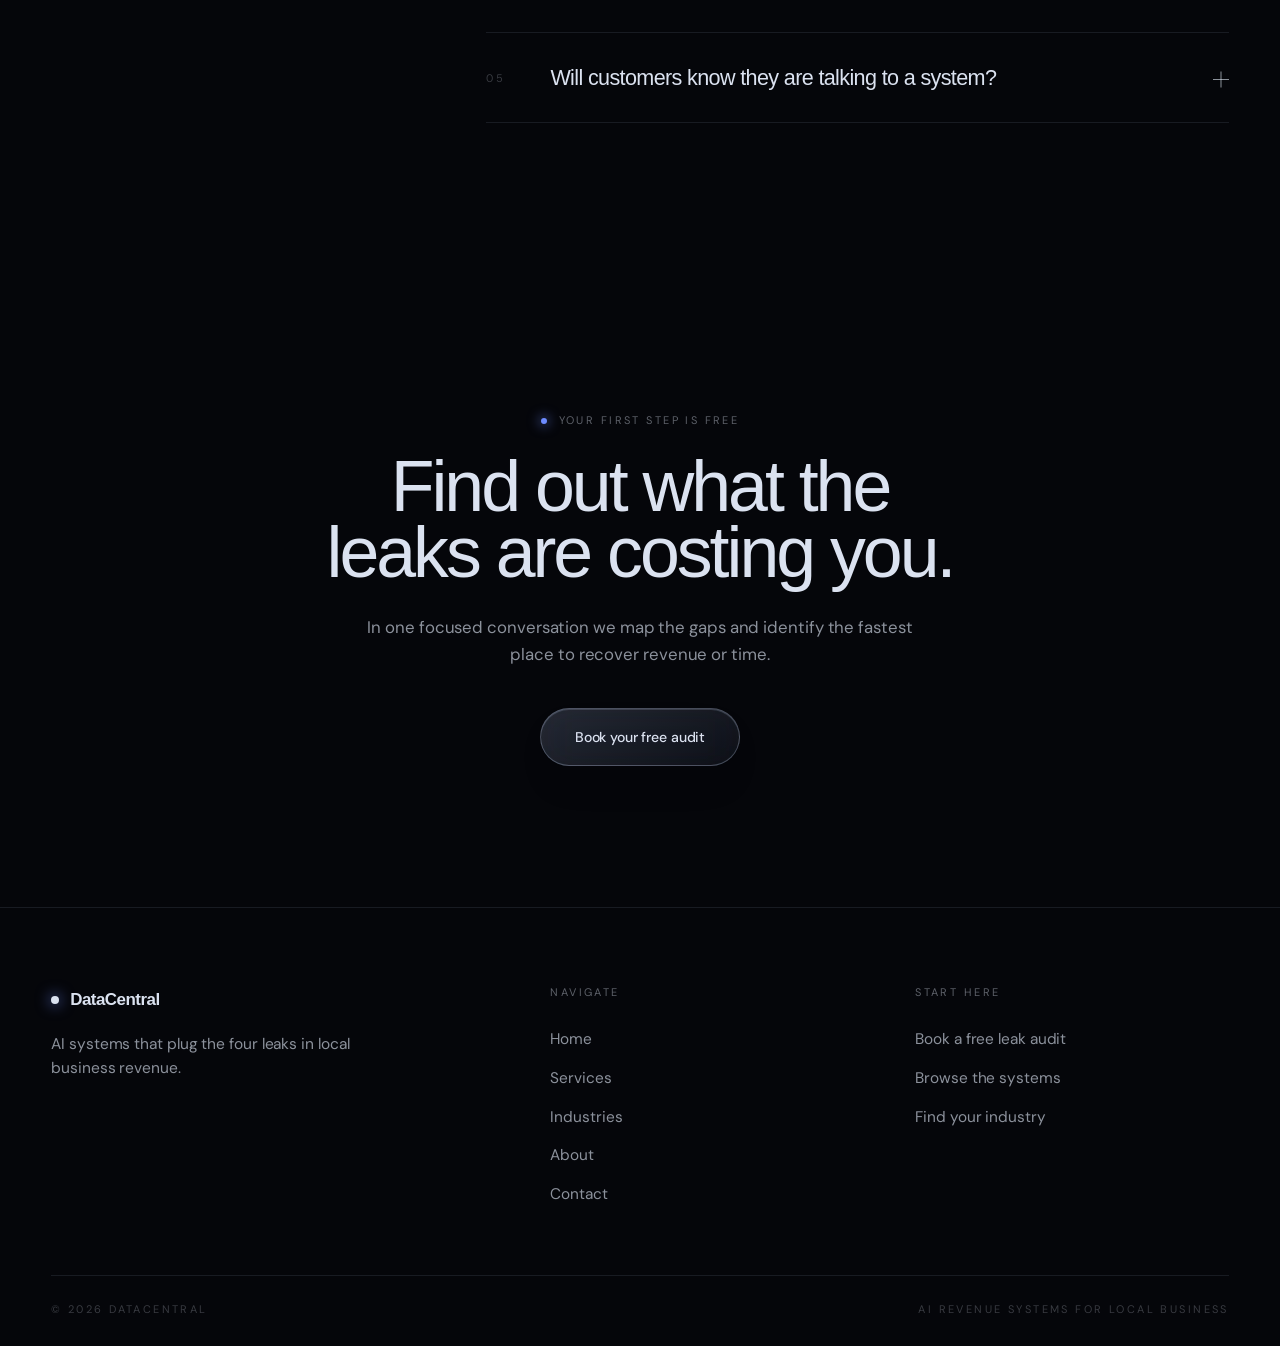
==== commit aa316121: "feat: overhaul site visuals and interaction layer Rework all pages and styling, and expand main.js w" ====
--- a/index.html
+++ b/index.html
@@ -4,9 +4,41 @@
   <meta charset="UTF-8" />
   <meta name="viewport" content="width=device-width, initial-scale=1.0" />
   <title>Home | DataCentral</title>
+  <meta name="description" content="DataCentral builds practical AI systems that recover missed revenue and save time for local businesses." />
+  <meta name="theme-color" content="#05060a" />
+  <link rel="canonical" href="https://datacentral.example/" />
+  <meta property="og:type" content="website" />
+  <meta property="og:title" content="DataCentral — AI systems for local business" />
+  <meta property="og:description" content="We find the missed calls, cold quotes, quiet customers, and buried admin costing you money — then build the systems that close them." />
+  <meta name="twitter:card" content="summary_large_image" />
+  <link rel="icon" href="data:image/svg+xml,%3Csvg xmlns='http://www.w3.org/2000/svg' viewBox='0 0 32 32'%3E%3Crect width='32' height='32' rx='7' fill='%2305060a'/%3E%3Ccircle cx='16' cy='16' r='6' fill='%23f6f8fc'/%3E%3Ccircle cx='16' cy='16' r='11' fill='none' stroke='%236d8cff' stroke-width='1.4'/%3E%3C/svg%3E" />
+  <link rel="preconnect" href="https://api.fontshare.com" crossorigin />
+  <link rel="preconnect" href="https://cdn.fontshare.com" crossorigin />
+  <link rel="preconnect" href="https://fonts.googleapis.com" />
+  <link rel="preconnect" href="https://fonts.gstatic.com" crossorigin />
+  <link rel="stylesheet" href="https://api.fontshare.com/v2/css?f%5B%5D=switzer@400,500,600,700&display=swap" />
+  <link rel="stylesheet" href="https://fonts.googleapis.com/css2?family=DM+Sans:wght@300;400;500&display=swap" />
   <link rel="stylesheet" href="style.css" />
+  <script>
+    document.documentElement.classList.add("js");
+    // Decided here, not in main.js: by the time main.js runs the browser has
+    // already painted a frame of the "000" curtain on every internal navigation.
+    try {
+      if (sessionStorage.getItem("dc-intro") === "1") {
+        document.documentElement.classList.add("intro-done");
+      }
+    } catch (err) {}
+  </script>
+  <noscript><style>.preloader{display:none}</style></noscript>
 </head>
 <body>
+  <div class="preloader" aria-hidden="true">
+    <div class="preloader-brand">DataCentral</div>
+    <div class="preloader-mark">000</div>
+    <div class="preloader-bar"><span></span></div>
+  </div>
+
+  <a class="skip-link" href="#main">Skip to content</a>
 
   <header>
     <div class="nav-container">
@@ -20,109 +52,374 @@
           <li><a href="services.html">Services</a></li>
           <li><a href="industries.html">Industries</a></li>
           <li><a href="about.html">About</a></li>
-          <li><a href="contact.html">Contact Us</a></li>
+          <li><a href="contact.html">Contact</a></li>
         </ul>
       </nav>
+      <div class="nav-actions">
+        <a href="contact.html" class="btn btn-sm nav-cta">Free audit</a>
+      </div>
     </div>
+    <div class="scroll-progress" aria-hidden="true"></div>
   </header>
 
-  <main>
+  <main id="main">
     <section class="hero">
-      <span class="hero-eyebrow">AI Systems for Local Business</span>
-      <h1>Your Business Is Losing Money in Four Predictable Places.</h1>
-      <p>Missed calls. Cold quotes. Quiet customers. Buried admin. DataCentral finds exactly where you're leaking revenue, and builds the AI systems that plug it automatically.</p>
-      <a href="contact.html" class="btn">Book a Free Leak Audit</a>
-    </section>
-
-    <section class="section leaks-section">
-      <h2 class="section-title">The Four Leaks</h2>
-      <p class="section-subtitle">Every local business, no matter the industry, loses revenue in the same four places. We call them the Four Leaks. Most owners have never mapped them. We have, and we've built a system for closing each one.</p>
-
-      <div class="leak-list">
-        <div class="leak-item">
-          <div class="leak-num">01</div>
-          <div class="leak-body">
+      <div class="hero-canvas" data-crystal aria-hidden="true"></div>
+      <div class="hero-body">
+        <p class="eyebrow" data-reveal>AI systems for local business</p>
+        <h1 data-lines>
+          <span class="line"><span>Your business is</span></span>
+          <span class="line"><span class="glow">leaking revenue</span></span>
+          <span class="line"><span class="dim">in four places.</span></span>
+        </h1>
+        <div class="hero-lower">
+          <p class="hero-lede" data-reveal>We find the missed calls, cold quotes, quiet customers, and buried admin costing you money — then build the practical systems that close them.</p>
+          <div class="hero-actions" data-reveal>
+            <a href="contact.html" class="btn">Book a free leak audit</a>
+            <a href="services.html" class="link-arrow">See the systems <span aria-hidden="true">&rarr;</span></a>
+          </div>
+        </div>
+      </div>
+      <div class="hero-foot">
+        <p>No platform pitch. No transformation project. One leak, fixed first — measured in weeks, not years.</p>
+        <span class="scroll-cue">Scroll</span>
+      </div>
+    </section>
+
+    <div class="marquee" aria-hidden="true">
+      <div class="marquee-track">
+        <span class="marquee-item">Home Services</span><span class="marquee-item">Healthcare</span><span class="marquee-item">Legal</span><span class="marquee-item">Real Estate</span><span class="marquee-item">Insurance</span><span class="marquee-item">Hospitality</span><span class="marquee-item">Retail</span><span class="marquee-item">Accounting</span><span class="marquee-item">Education</span><span class="marquee-item">Home Services</span><span class="marquee-item">Healthcare</span><span class="marquee-item">Legal</span><span class="marquee-item">Real Estate</span><span class="marquee-item">Insurance</span><span class="marquee-item">Hospitality</span><span class="marquee-item">Retail</span><span class="marquee-item">Accounting</span><span class="marquee-item">Education</span>
+      </div>
+    </div>
+
+    <section class="thesis">
+      <span class="section-kicker" data-reveal>The thesis</span>
+      <p class="thesis-quote" data-lines>
+        <span class="line"><span>Most local businesses</span></span>
+        <span class="line"><span>are not losing to</span></span>
+        <span class="line"><span>competitors. <em>They are</em></span></span>
+        <span class="line"><span><em>losing to gaps.</em></span></span>
+      </p>
+      <div class="thesis-facts">
+        <div class="thesis-fact" data-reveal>
+          <span>Same four gaps</span>
+          <p>Response, follow-up, retention, admin. Industry changes the details, never the shape.</p>
+        </div>
+        <div class="thesis-fact" data-reveal>
+          <span>Already proven</span>
+          <p>Every fix already runs quietly inside larger, better-resourced companies. The idea was never the barrier.</p>
+        </div>
+        <div class="thesis-fact" data-reveal>
+          <span>One leak first</span>
+          <p>We close the gap that pays back fastest, prove the number, then build out from there.</p>
+        </div>
+      </div>
+    </section>
+
+    <section class="section" id="leaks">
+      <div class="section-head">
+        <h2 class="section-title" data-reveal>Every local business leaks in the same four places.</h2>
+        <p class="section-lede" data-reveal>No matter the industry, revenue drains through the same four gaps. Most owners have never mapped them. We have — and we've built a system for closing each one.</p>
+      </div>
+    </section>
+
+    <div class="pins">
+      <article class="pin">
+        <div class="pin-inner glass">
+          <div>
+            <p class="pin-num">Leak 01</p>
             <h3>Response</h3>
-            <p class="leak-tagline">The leads you never even know you lost.</p>
-            <div class="leak-meta">
-              <div class="leak-meta-block">
-                <span class="leak-meta-label">What it is</span>
-                <p>Inbound calls, forms, and messages that go unanswered or answered too slowly — especially after hours and at peak times.</p>
-              </div>
-              <div class="leak-meta-block">
-                <span class="leak-meta-label">What it costs them</span>
-                <p>Lost revenue that never enters the pipeline; they never even know it happened.</p>
-              </div>
-            </div>
-          </div>
-        </div>
-
-        <div class="leak-item">
-          <div class="leak-num">02</div>
-          <div class="leak-body">
+            <p class="pin-tag">The leads you never even know you lost.</p>
+          </div>
+          <div class="pin-cells">
+            <div class="pin-cell">
+              <span class="cell-label">What it is</span>
+              <p>Inbound calls, forms, and messages that go unanswered or answered too slowly — especially after hours and at peak times.</p>
+            </div>
+            <div class="pin-cell">
+              <span class="cell-label">What it costs</span>
+              <p>Revenue that never enters the pipeline. You never even know it happened.</p>
+            </div>
+          </div>
+        </div>
+      </article>
+
+      <article class="pin">
+        <div class="pin-inner glass">
+          <div>
+            <p class="pin-num">Leak 02</p>
             <h3>Follow-up</h3>
-            <p class="leak-tagline">Money you already earned, never collected.</p>
-            <div class="leak-meta">
-              <div class="leak-meta-block">
-                <span class="leak-meta-label">What it is</span>
-                <p>Quotes, proposals, and consultations that get one touch and then go cold.</p>
-              </div>
-              <div class="leak-meta-block">
-                <span class="leak-meta-label">What it costs them</span>
-                <p>The largest recoverable pool in most businesses — revenue already earned but never collected.</p>
-              </div>
-            </div>
-          </div>
-        </div>
-
-        <div class="leak-item">
-          <div class="leak-num">03</div>
-          <div class="leak-body">
+            <p class="pin-tag">Money you already earned, never collected.</p>
+          </div>
+          <div class="pin-cells">
+            <div class="pin-cell">
+              <span class="cell-label">What it is</span>
+              <p>Quotes, proposals, and consultations that get one touch and then go cold.</p>
+            </div>
+            <div class="pin-cell">
+              <span class="cell-label">What it costs</span>
+              <p>The largest recoverable pool in most businesses — revenue already earned but never collected.</p>
+            </div>
+          </div>
+        </div>
+      </article>
+
+      <article class="pin">
+        <div class="pin-inner glass">
+          <div>
+            <p class="pin-num">Leak 03</p>
             <h3>Retention</h3>
-            <p class="leak-tagline">The customers who just stop coming back.</p>
-            <div class="leak-meta">
-              <div class="leak-meta-block">
-                <span class="leak-meta-label">What it is</span>
-                <p>Customers who quietly stop coming back; no reactivation, no reviews, no referrals.</p>
-              </div>
-              <div class="leak-meta-block">
-                <span class="leak-meta-label">What it costs them</span>
-                <p>Slow erosion of the base, plus weaker local reputation and lead flow.</p>
-              </div>
-            </div>
-          </div>
-        </div>
-
-        <div class="leak-item">
-          <div class="leak-num">04</div>
-          <div class="leak-body">
+            <p class="pin-tag">The customers who just stop coming back.</p>
+          </div>
+          <div class="pin-cells">
+            <div class="pin-cell">
+              <span class="cell-label">What it is</span>
+              <p>Customers who quietly stop coming back. No reactivation, no reviews, no referrals.</p>
+            </div>
+            <div class="pin-cell">
+              <span class="cell-label">What it costs</span>
+              <p>Slow erosion of the base, plus weaker local reputation and lead flow.</p>
+            </div>
+          </div>
+        </div>
+      </article>
+
+      <article class="pin">
+        <div class="pin-inner glass">
+          <div>
+            <p class="pin-num">Leak 04</p>
             <h3>Admin</h3>
-            <p class="leak-tagline">Your time, buried in busywork.</p>
-            <div class="leak-meta">
-              <div class="leak-meta-block">
-                <span class="leak-meta-label">What it is</span>
-                <p>Owner and staff hours consumed by repetitive internal work — email, data entry, documents, reporting.</p>
-              </div>
-              <div class="leak-meta-block">
-                <span class="leak-meta-label">What it costs them</span>
-                <p>The owner's time, which is the scarcest resource in the business.</p>
-              </div>
-            </div>
-          </div>
-        </div>
-      </div>
-
-      <div class="leaks-cta">
-        <p>We didn't invent these problems. We just built the fix.</p>
-        <a href="services.html" class="btn btn-outline">See Where You're Leaking &rarr;</a>
-      </div>
+            <p class="pin-tag">Your time, buried in busywork.</p>
+          </div>
+          <div class="pin-cells">
+            <div class="pin-cell">
+              <span class="cell-label">What it is</span>
+              <p>Owner and staff hours consumed by repetitive internal work — email, data entry, documents, reporting.</p>
+            </div>
+            <div class="pin-cell">
+              <span class="cell-label">What it costs</span>
+              <p>The owner's time, which is the scarcest resource in the business.</p>
+            </div>
+          </div>
+        </div>
+      </article>
+    </div>
+
+    <section class="modes">
+      <div class="section-head">
+        <h2 class="section-title" data-reveal>How we build, in three commitments.</h2>
+        <p class="section-lede" data-reveal>The technology is the easy part. These are the rules that decide whether it's still running six months later.</p>
+      </div>
+      <div class="modes-grid">
+        <article class="mode-card glass" data-reveal>
+          <span>01 — Evidence first</span>
+          <h3>Cost before code</h3>
+          <p>We map what the gap is costing before we choose a tool. If the number is small, we say so and you keep your money.</p>
+        </article>
+        <article class="mode-card glass" data-reveal>
+          <span>02 — Your stack</span>
+          <h3>Fits the real workflow</h3>
+          <p>Systems connect to the tools your team already opens every morning. No migrations, no retraining week.</p>
+        </article>
+        <article class="mode-card glass" data-reveal>
+          <span>03 — Visible return</span>
+          <h3>Measured in weeks</h3>
+          <p>Every build reports what it recovered. If it can't be measured, it doesn't ship.</p>
+        </article>
+      </div>
+    </section>
+
+    <section class="rail-section">
+      <div class="rail-head">
+        <h2 data-reveal>What a build actually looks like.</h2>
+        <p data-reveal>Not a platform. A specific system, wired to a specific leak, live in your business. Drag to browse.</p>
+      </div>
+      <div class="rail" data-rail>
+        <article class="rail-card glass">
+          <span class="rail-tag">Leak 01 — Response</span>
+          <h3>Instant call-back</h3>
+          <p>A missed call triggers a text within seconds, captures the job details, and books straight into your calendar. After hours included.</p>
+          <div class="rail-meta">
+            <span class="badge badge-effort-verylow">Effort: very low</span>
+            <span class="badge badge-impact-highest">Impact: highest</span>
+          </div>
+        </article>
+        <article class="rail-card glass">
+          <span class="rail-tag">Leak 02 — Follow-up</span>
+          <h3>Quote chaser</h3>
+          <p>Every quote gets a sequence instead of silence. Polite, timed, on your voice — and it stops the moment the customer replies.</p>
+          <div class="rail-meta">
+            <span class="badge badge-effort-low">Effort: low</span>
+            <span class="badge badge-impact-highest">Impact: highest</span>
+          </div>
+        </article>
+        <article class="rail-card glass">
+          <span class="rail-tag">Leak 03 — Retention</span>
+          <h3>Quiet-customer radar</h3>
+          <p>Flags customers who have gone unusually quiet, then runs a reactivation offer before they belong to someone else.</p>
+          <div class="rail-meta">
+            <span class="badge badge-effort-medium">Effort: medium</span>
+            <span class="badge badge-impact-high">Impact: high</span>
+          </div>
+        </article>
+        <article class="rail-card glass">
+          <span class="rail-tag">Leak 03 — Retention</span>
+          <h3>Review engine</h3>
+          <p>Asks at the moment the job went well, routes unhappy replies to you privately, and compounds your local search position.</p>
+          <div class="rail-meta">
+            <span class="badge badge-effort-low">Effort: low</span>
+            <span class="badge badge-impact-high">Impact: high</span>
+          </div>
+        </article>
+        <article class="rail-card glass">
+          <span class="rail-tag">Leak 04 — Admin</span>
+          <h3>Inbox triage</h3>
+          <p>Sorts, drafts, and files the repetitive mail your week disappears into. You approve; it sends.</p>
+          <div class="rail-meta">
+            <span class="badge badge-effort-medium">Effort: medium</span>
+            <span class="badge badge-impact-high">Impact: high</span>
+          </div>
+        </article>
+        <article class="rail-card glass">
+          <span class="rail-tag">Leak 04 — Admin</span>
+          <h3>Document autopilot</h3>
+          <p>Turns job notes into invoices, reports, and records without anyone retyping a line of it.</p>
+          <div class="rail-meta">
+            <span class="badge badge-effort-medium">Effort: medium</span>
+            <span class="badge badge-impact-medium">Impact: medium</span>
+          </div>
+        </article>
+      </div>
+      <p class="rail-hint">Drag / scroll &rarr;</p>
+    </section>
+
+    <section class="process-band">
+      <div class="process-inner">
+        <div class="process-intro">
+          <span class="section-kicker" data-reveal>A clear path forward</span>
+          <h2 data-reveal>Start small. Prove value. Build from there.</h2>
+          <p data-reveal>You do not need a new technology strategy. You need one expensive problem solved well.</p>
+        </div>
+        <ol class="process-list">
+          <li data-reveal>
+            <span class="tabular">01</span>
+            <div>
+              <h3>Find the leak</h3>
+              <p>We map where revenue and time are slipping through your current workflow.</p>
+            </div>
+          </li>
+          <li data-reveal>
+            <span class="tabular">02</span>
+            <div>
+              <h3>Build the fix</h3>
+              <p>We connect a focused system to the tools your team already knows.</p>
+            </div>
+          </li>
+          <li data-reveal>
+            <span class="tabular">03</span>
+            <div>
+              <h3>Measure the return</h3>
+              <p>You see what was recovered, what changed, and what is worth solving next.</p>
+            </div>
+          </li>
+        </ol>
+      </div>
+    </section>
+
+    <section class="stats">
+      <div class="stats-head">
+        <span class="section-kicker" data-reveal>Scope, not spin</span>
+        <p data-reveal>These are counts of what we have mapped and what we build — not client averages, and not percentages we invented for a homepage.</p>
+      </div>
+      <div class="stats-grid">
+        <div class="stat glass" data-reveal>
+          <span class="stat-value" data-count="4" data-pad="2">00</span>
+          <span class="stat-label">Leaks</span>
+          <p>The whole framework. Every business loses revenue in these four places.</p>
+          <svg class="spark" viewBox="0 0 120 34" preserveAspectRatio="none" aria-hidden="true"><path d="M0 28 L20 24 L40 25 L60 16 L80 14 L100 7 L120 4" /></svg>
+        </div>
+        <div class="stat glass" data-reveal>
+          <span class="stat-value" data-count="26" data-pad="2">00</span>
+          <span class="stat-label">Systems</span>
+          <p>Individual builds, each mapped to the one leak it closes.</p>
+          <svg class="spark" viewBox="0 0 120 34" preserveAspectRatio="none" aria-hidden="true"><path d="M0 30 L20 27 L40 20 L60 22 L80 12 L100 10 L120 3" /></svg>
+        </div>
+        <div class="stat glass" data-reveal>
+          <span class="stat-value" data-count="9" data-pad="2">00</span>
+          <span class="stat-label">Industries</span>
+          <p>Mapped leak by leak, from home services to healthcare, legal and education.</p>
+          <svg class="spark" viewBox="0 0 120 34" preserveAspectRatio="none" aria-hidden="true"><path d="M0 26 L20 22 L40 24 L60 15 L80 17 L100 8 L120 6" /></svg>
+        </div>
+        <div class="stat glass" data-reveal>
+          <span class="stat-value" data-count="1" data-pad="2">00</span>
+          <span class="stat-label">At a time</span>
+          <p>We close the gap with the fastest payback, prove the number, then move to the next.</p>
+          <svg class="spark" viewBox="0 0 120 34" preserveAspectRatio="none" aria-hidden="true"><path d="M0 31 L20 21 L40 23 L60 13 L80 11 L100 6 L120 2" /></svg>
+        </div>
+      </div>
+    </section>
+
+    <section class="faq-section">
+      <div>
+        <span class="section-kicker" data-reveal>Straight answers</span>
+        <h2 data-reveal>Before you book.</h2>
+      </div>
+      <div class="faq-list" data-faq>
+        <div class="faq-item">
+          <button class="faq-q" type="button" aria-expanded="false">
+            <span class="faq-index">01</span>
+            <span>Do I need to replace the software I already use?</span>
+            <span class="faq-sign" aria-hidden="true"></span>
+          </button>
+          <div class="faq-a"><div><p>No. Every system is built around the tools your team already opens — your phone system, inbox, calendar, and whatever you use for jobs or records. Replacing a working stack is the fastest way to get a project abandoned.</p></div></div>
+        </div>
+        <div class="faq-item">
+          <button class="faq-q" type="button" aria-expanded="false">
+            <span class="faq-index">02</span>
+            <span>How long before anything actually changes?</span>
+            <span class="faq-sign" aria-hidden="true"></span>
+          </button>
+          <div class="faq-a"><div><p>The first leak is usually closed in weeks, not quarters. We deliberately start with the fastest, most visible fix — an instant text-back on a missed call, for example — so you see a real result before committing to anything larger.</p></div></div>
+        </div>
+        <div class="faq-item">
+          <button class="faq-q" type="button" aria-expanded="false">
+            <span class="faq-index">03</span>
+            <span>What happens in the free audit?</span>
+            <span class="faq-sign" aria-hidden="true"></span>
+          </button>
+          <div class="faq-a"><div><p>One focused conversation. We walk through how enquiries, quotes, customers, and admin move through your business, identify the gaps with the clearest cost, and hand you a practical first step — whether we build it or not.</p></div></div>
+        </div>
+        <div class="faq-item">
+          <button class="faq-q" type="button" aria-expanded="false">
+            <span class="faq-index">04</span>
+            <span>Is my business too small for this?</span>
+            <span class="faq-sign" aria-hidden="true"></span>
+          </button>
+          <div class="faq-a"><div><p>Small businesses feel these leaks hardest, because one missed call is a bigger share of the week. The four gaps do not require scale to be expensive — they only require a phone that rings and a quote that goes out.</p></div></div>
+        </div>
+        <div class="faq-item">
+          <button class="faq-q" type="button" aria-expanded="false">
+            <span class="faq-index">05</span>
+            <span>Will customers know they are talking to a system?</span>
+            <span class="faq-sign" aria-hidden="true"></span>
+          </button>
+          <div class="faq-a"><div><p>Systems are written in your voice and handle the mechanical part — acknowledging fast, capturing details, following up on schedule. Anything that needs judgment routes to a person. We do not build things that pretend to be you.</p></div></div>
+        </div>
+      </div>
+    </section>
+
+    <section class="closing-cta">
+      <span class="section-kicker" data-reveal>Your first step is free</span>
+      <h2 data-reveal>Find out what the leaks are costing you.</h2>
+      <p data-reveal>In one focused conversation we map the gaps and identify the fastest place to recover revenue or time.</p>
+      <a href="contact.html" class="btn" data-reveal>Book your free audit</a>
     </section>
   </main>
 
   <footer>
     <div class="footer-container">
-      <div>
-        <h4>DataCentral</h4>
+      <div class="footer-brand">
+        <a href="index.html" class="logo">DataCentral</a>
         <p>AI systems that plug the four leaks in local business revenue.</p>
       </div>
       <div>
@@ -132,12 +429,21 @@
           <li><a href="services.html">Services</a></li>
           <li><a href="industries.html">Industries</a></li>
           <li><a href="about.html">About</a></li>
-          <li><a href="contact.html">Contact Us</a></li>
+          <li><a href="contact.html">Contact</a></li>
+        </ul>
+      </div>
+      <div>
+        <h4>Start here</h4>
+        <ul>
+          <li><a href="contact.html">Book a free leak audit</a></li>
+          <li><a href="services.html">Browse the systems</a></li>
+          <li><a href="industries.html">Find your industry</a></li>
         </ul>
       </div>
     </div>
     <div class="footer-bottom">
-      &copy; 2026 DataCentral. All rights reserved.
+      <span>&copy; 2026 DataCentral</span>
+      <span>AI revenue systems for local business</span>
     </div>
   </footer>
 
--- a/style.css
+++ b/style.css
@@ -1,18 +1,106 @@
-/* ===== Color scheme ===== */
+/* ==========================================================================
+   DataCentral — visual system v2
+   Direction: premium dark glass, finance-grade precision, AI-future light.
+   Deep void ground, aurora light sources, refractive surfaces, oversized
+   neo-grotesque display type, scroll-driven immersion.
+   ========================================================================== */
+
+/* ---------- 1. Tokens ---------- */
 :root {
-  --blue-dark: #0b3d91;
-  --blue-primary: #1565c0;
-  --blue-light: #4a90d9;
-  --blue-pale: #eaf3fc;
-  --blue-pale-2: #d6e8fb;
-  --white: #ffffff;
-  --text-dark: #1a2733;
-  --text-muted: #5b6b7a;
-  --border: #cfe1f5;
-  --shadow: 0 2px 10px rgba(11, 61, 145, 0.08);
-}
-
-* {
+  color-scheme: dark;
+
+  /* Ground — near-black with a cold cast, never flat #000 */
+  --void: #05060a;
+  --void-2: #080a11;
+  --void-3: #0c0f18;
+
+  /* Ink — deliberately short of white. Pure #f6f8fc on this ground is ~19:1
+     and glares badly at display sizes, so the top end is a cool off-white. */
+  --ink: #dbe2f0;
+  --ink-2: rgba(219, 226, 240, 0.63);
+  --ink-3: rgba(219, 226, 240, 0.41);
+  --ink-4: rgba(219, 226, 240, 0.24);
+
+  /* Spectrum — used as light, not as fill. Never colour alone for meaning. */
+  --iris: #6d8cff;
+  --iris-soft: rgba(109, 140, 255, 0.5);
+  --mint: #7cf0c8;
+  --amber: #ffc98a;
+  --rose: #ff9d8a;
+
+  /* Glass — tinted toward the aurora so surfaces refract rather than fog. */
+  --glass-top: rgba(188, 208, 255, 0.085);
+  --glass-bottom: rgba(188, 208, 255, 0.022);
+  --glass-edge: rgba(198, 214, 255, 0.115);
+  --glass-edge-lit: rgba(208, 222, 255, 0.28);
+  --glass-highlight: rgba(212, 226, 255, 0.17);
+  --hairline: rgba(198, 214, 255, 0.1);
+  --hairline-soft: rgba(198, 214, 255, 0.055);
+
+  /* Semantic — always paired with a text label */
+  --pos: #7cf0c8;
+  --mid: #ffc98a;
+  --neg: #ff9d8a;
+
+  /* Type */
+  --display: "Switzer", "Helvetica Neue", -apple-system, BlinkMacSystemFont, Arial, sans-serif;
+  --sans: "DM Sans", "Switzer", -apple-system, BlinkMacSystemFont, Arial, sans-serif;
+
+  /* Measure */
+  --shell: 1440px;
+  --gutter: clamp(20px, 4vw, 64px);
+  --bay: clamp(88px, 11vw, 200px);
+  --head: 76px;
+
+  /* Motion */
+  --ease: cubic-bezier(0.16, 1, 0.3, 1);
+  --ease-io: cubic-bezier(0.65, 0, 0.35, 1);
+
+  --radius: 18px;
+  --radius-sm: 12px;
+  --radius-xs: 8px;
+}
+
+/* ---------- 1b. Cross-document page transitions ---------- */
+/* Turns five separate documents into one continuous surface. Silently ignored
+   by browsers without support — navigation just cuts, as it did before. */
+@view-transition {
+  navigation: auto;
+}
+
+::view-transition-old(root) {
+  animation: vt-out 0.34s var(--ease-io) both;
+}
+
+::view-transition-new(root) {
+  animation: vt-in 0.46s var(--ease) both;
+}
+
+@keyframes vt-out {
+  to {
+    opacity: 0;
+    transform: translateY(-14px);
+  }
+}
+
+@keyframes vt-in {
+  from {
+    opacity: 0;
+    transform: translateY(18px);
+  }
+}
+
+@media (prefers-reduced-motion: reduce) {
+  ::view-transition-old(root),
+  ::view-transition-new(root) {
+    animation: none;
+  }
+}
+
+/* ---------- 2. Reset ---------- */
+*,
+*::before,
+*::after {
   box-sizing: border-box;
   margin: 0;
   padding: 0;
@@ -20,18 +108,87 @@
 
 html {
   scroll-behavior: smooth;
+  scroll-padding-top: calc(var(--head) + 24px);
+  -webkit-text-size-adjust: 100%;
+  /* The hero crystal bleeds past the right edge on purpose. `clip` contains it
+     without turning html into a scroll container, so sticky pins still work. */
+  overflow-x: clip;
 }
 
 body {
-  font-family: "Segoe UI", Arial, sans-serif;
-  color: var(--text-dark);
-  background: var(--white);
+  position: relative;
+  min-height: 100%;
+  font-family: var(--sans);
+  font-size: 1.0625rem;
   line-height: 1.6;
+  letter-spacing: -0.005em;
+  color: var(--ink);
+  background: var(--void);
+  -webkit-font-smoothing: antialiased;
+  /* `clip`, not `hidden` — `hidden` makes body a scroll container and kills
+     position: sticky for the pinned panels and the services jump-nav. */
+  overflow-x: clip;
+}
+
+/* Ambient aurora. Glass needs something behind it to refract. */
+body::before {
+  content: "";
+  position: fixed;
+  inset: 0;
+  z-index: -2;
+  background:
+    radial-gradient(900px 640px at 78% -12%, rgba(109, 140, 255, 0.2), transparent 60%),
+    radial-gradient(760px 560px at 2% 42%, rgba(124, 240, 200, 0.085), transparent 62%),
+    radial-gradient(880px 620px at 94% 106%, rgba(255, 201, 138, 0.08), transparent 62%),
+    radial-gradient(1200px 800px at 50% 50%, rgba(188, 208, 255, 0.045), transparent 70%),
+    var(--void);
+}
+
+/* Scale stays above the translate distance so no edge is ever exposed. */
+/* Pointer-tracked ambient light. --px/--py are written by main.js. Sits above
+   the aurora but under the crystal, so the glass figure stays crisp. */
+.ambient-glow {
+  position: fixed;
+  inset: 0;
+  z-index: -2;
+  pointer-events: none;
+  background: radial-gradient(560px circle at var(--px, 50%) var(--py, 35%), rgba(109, 140, 255, 0.1), transparent 62%);
+}
+
+/* Film grain. */
+body::after {
+  content: "";
+  position: fixed;
+  inset: 0;
+  z-index: 9997;
+  pointer-events: none;
+  opacity: 0.045;
+  background-image: url("data:image/svg+xml,%3Csvg xmlns='http://www.w3.org/2000/svg' width='200' height='200'%3E%3Cfilter id='n'%3E%3CfeTurbulence type='fractalNoise' baseFrequency='0.8' numOctaves='4' stitchTiles='stitch'/%3E%3C/filter%3E%3Crect width='200' height='200' filter='url(%23n)'/%3E%3C/svg%3E");
+}
+
+h1,
+h2,
+h3,
+h4 {
+  font-family: var(--display);
+  font-weight: 500;
+  line-height: 0.92;
+  letter-spacing: -0.042em;
+  text-wrap: balance;
+}
+
+p {
+  text-wrap: pretty;
 }
 
 a {
+  color: inherit;
   text-decoration: none;
-  color: inherit;
+}
+
+ol,
+ul {
+  list-style: none;
 }
 
 img {
@@ -39,661 +196,2435 @@
   display: block;
 }
 
-/* ===== Header / Nav ===== */
-header {
-  background: var(--white);
-  border-bottom: 1px solid var(--border);
-  position: sticky;
+::selection {
+  background: rgba(109, 140, 255, 0.34);
+  color: var(--ink);
+}
+
+:focus-visible {
+  outline: 2px solid var(--iris);
+  outline-offset: 4px;
+  border-radius: 4px;
+}
+
+/* ---------- 3. Micro label ---------- */
+.eyebrow,
+.spec-label,
+.cell-label,
+.index-label,
+.section-kicker,
+.page-kicker,
+.service-group-eyebrow,
+.service-delivery-label,
+.service-group-num,
+.badge,
+label,
+.jump-nav a,
+.footer-container h4,
+.footer-bottom,
+.stat-label,
+.marquee-item,
+.pin-num,
+.process-list li > span,
+.principles-grid article > span,
+.contact-aside li span,
+.industry-num,
+.industry-panel-num,
+.industry-start-label,
+.industry-leaks dt i,
+.about-chapter-label .tabular,
+.about-refusals li > span,
+.scroll-cue,
+.rail-tag,
+.step-num,
+.thesis-fact span,
+.ticker-item,
+.faq-index,
+.mode-card > span {
+  font-family: var(--sans);
+  font-size: 0.6875rem;
+  font-weight: 400;
+  letter-spacing: 0.22em;
+  text-transform: uppercase;
+  line-height: 1.4;
+}
+
+.eyebrow,
+.section-kicker,
+.page-kicker,
+.index-label,
+.service-group-eyebrow {
+  display: inline-flex;
+  align-items: center;
+  gap: 12px;
+  margin-bottom: clamp(22px, 2.6vw, 38px);
+  color: var(--ink-3);
+}
+
+.eyebrow::before,
+.section-kicker::before,
+.page-kicker::before {
+  content: "";
+  width: 6px;
+  height: 6px;
+  border-radius: 50%;
+  background: var(--iris);
+  box-shadow: 0 0 12px 2px var(--iris-soft);
+  flex: 0 0 auto;
+}
+
+.tabular,
+.stat-value,
+.pin-num,
+.service-group-num,
+.step-num,
+.industry-num,
+.industry-panel-num,
+.industry-leaks dt i,
+.faq-index {
+  font-variant-numeric: tabular-nums;
+  font-feature-settings: "tnum";
+}
+
+.skip-link {
+  position: fixed;
+  top: 14px;
+  left: 14px;
+  z-index: 9996;
+  padding: 13px 24px;
+  border-radius: 999px;
+  background: var(--iris);
+  color: #05060a;
+  font-size: 0.8rem;
+  font-weight: 600;
+  transform: translateY(-200%);
+  transition: transform 0.4s var(--ease);
+}
+
+.skip-link:focus-visible {
+  transform: none;
+}
+
+/* ---------- 4. Glass primitive ---------- */
+.glass {
+  position: relative;
+  isolation: isolate;
+  overflow: hidden;
+  background: linear-gradient(158deg, var(--glass-top), var(--glass-bottom));
+  backdrop-filter: blur(26px) saturate(1.7);
+  -webkit-backdrop-filter: blur(26px) saturate(1.7);
+  border: 1px solid var(--glass-edge);
+  border-radius: var(--radius);
+  box-shadow:
+    inset 0 1px 0 var(--glass-highlight),
+    inset 0 -1px 0 rgba(188, 208, 255, 0.05),
+    0 34px 70px -34px rgba(0, 0, 0, 0.95);
+  transition: border-color 0.5s var(--ease), transform 0.6s var(--ease), box-shadow 0.5s var(--ease);
+}
+
+/* Pointer-tracked sheen. --mx/--my are written by main.js. */
+.glass::after {
+  content: "";
+  position: absolute;
+  inset: 0;
+  z-index: -1;
+  opacity: 0;
+  pointer-events: none;
+  background: radial-gradient(360px circle at var(--mx, 50%) var(--my, 50%), rgba(140, 165, 255, 0.16), transparent 62%);
+  transition: opacity 0.5s var(--ease);
+}
+
+.glass:hover {
+  border-color: var(--glass-edge-lit);
+  box-shadow:
+    inset 0 1px 0 var(--glass-highlight),
+    inset 0 -1px 0 rgba(188, 208, 255, 0.05),
+    0 44px 90px -40px rgba(0, 0, 0, 1);
+}
+
+.glass:hover::after {
+  opacity: 1;
+}
+
+/* ---------- 5. Preloader ---------- */
+.preloader {
+  position: fixed;
+  inset: 0;
+  z-index: 9999;
+  display: grid;
+  grid-template-rows: auto 1fr auto;
+  gap: 24px;
+  padding: var(--gutter);
+  background: var(--void);
+  transition: transform 1s var(--ease);
+  animation: preloader-failsafe 0s linear 7s forwards;
+}
+
+.preloader.is-done {
+  transform: translateY(-101%);
+}
+
+/* Failsafes: never let the curtain trap the page if JS is off or throws. */
+html:not(.js) .preloader,
+html.intro-done .preloader {
+  display: none;
+}
+
+@keyframes preloader-failsafe {
+  to {
+    transform: translateY(-101%);
+    visibility: hidden;
+  }
+}
+
+.preloader-brand {
+  font-size: 0.6875rem;
+  font-weight: 400;
+  letter-spacing: 0.22em;
+  text-transform: uppercase;
+  color: var(--ink-3);
+}
+
+.preloader-mark {
+  align-self: center;
+  justify-self: center;
+  font-family: var(--display);
+  font-size: clamp(3.4rem, 15vw, 12rem);
+  font-weight: 500;
+  letter-spacing: -0.06em;
+  line-height: 1;
+  font-variant-numeric: tabular-nums;
+}
+
+.preloader-bar {
+  height: 1px;
+  background: var(--hairline);
+}
+
+.preloader-bar span {
+  display: block;
+  height: 100%;
+  width: 0;
+  background: linear-gradient(90deg, var(--iris), var(--ink));
+  transition: width 0.25s linear;
+}
+
+/* ---------- 6. Reveal ---------- */
+.js [data-reveal] {
+  opacity: 0;
+  transform: translateY(26px);
+  transition: opacity 1s var(--ease), transform 1s var(--ease);
+}
+
+.js [data-reveal].is-in {
+  opacity: 1;
+  transform: none;
+}
+
+/* The extra padding is descender room — at hero sizes a `g` or `q` was being
+   clipped by the overflow that makes the line-mask reveal work. */
+.line {
+  display: block;
+  overflow: hidden;
+  padding-bottom: 0.26em;
+  margin-bottom: -0.26em;
+}
+
+.line > span {
+  display: block;
+  will-change: transform;
+}
+
+.js [data-lines] .line > span {
+  transform: translateY(108%);
+  transition: transform 1.15s var(--ease);
+}
+
+.js [data-lines].is-in .line > span {
+  transform: none;
+}
+
+.js [data-lines].is-in .line:nth-child(2) > span {
+  transition-delay: 0.09s;
+}
+
+.js [data-lines].is-in .line:nth-child(3) > span {
+  transition-delay: 0.18s;
+}
+
+.js [data-lines].is-in .line:nth-child(4) > span {
+  transition-delay: 0.27s;
+}
+
+/* The `js` class is set in the document head so the preloader can avoid a
+   flash. If main.js does not arrive, make the hidden reveal content usable
+   when the preloader's own seven-second failsafe clears the screen. */
+@keyframes reveal-failsafe {
+  to {
+    opacity: 1;
+    transform: none;
+  }
+}
+
+.js:not(.script-ready) [data-reveal],
+.js:not(.script-ready) [data-lines] .line > span {
+  animation: reveal-failsafe 0s linear 7s forwards;
+}
+
+@media (prefers-reduced-motion: reduce) {
+  html {
+    scroll-behavior: auto;
+  }
+
+  .js [data-reveal],
+  .js [data-lines] .line > span {
+    opacity: 1;
+    transform: none;
+    transition: none;
+  }
+
+  .preloader,
+  .hero-canvas,
+  .page-canvas {
+    display: none;
+  }
+
+  *,
+  *::before,
+  *::after {
+    animation: none !important;
+    transition-duration: 0.01ms !important;
+  }
+}
+
+/* ---------- 8. Header ---------- */
+/* Direct-child scoped: `header` alone also caught the <header> inside cards
+   and made them fixed page furniture. */
+body > header {
+  position: fixed;
   top: 0;
-  z-index: 100;
-  box-shadow: var(--shadow);
+  left: 0;
+  right: 0;
+  z-index: 200;
+  transition: background 0.5s var(--ease), border-color 0.5s var(--ease), backdrop-filter 0.5s var(--ease);
+  border-bottom: 1px solid transparent;
+}
+
+header.is-stuck {
+  background: rgba(5, 6, 10, 0.62);
+  backdrop-filter: blur(22px) saturate(1.6);
+  -webkit-backdrop-filter: blur(22px) saturate(1.6);
+  border-bottom-color: var(--hairline);
+}
+
+.scroll-progress {
+  position: absolute;
+  left: 0;
+  bottom: -1px;
+  height: 1px;
+  width: 100%;
+  transform: scaleX(var(--progress, 0));
+  transform-origin: 0 50%;
+  background: linear-gradient(90deg, var(--iris), var(--mint));
+  opacity: 0;
+  transition: opacity 0.5s var(--ease);
+}
+
+header.is-stuck .scroll-progress {
+  opacity: 1;
 }
 
 .nav-container {
-  max-width: 1200px;
+  position: relative;
+  max-width: var(--shell);
   margin: 0 auto;
   display: flex;
   align-items: center;
-  justify-content: space-between;
-  padding: 16px 24px;
+  gap: 20px;
+  min-height: var(--head);
+  padding: 0 var(--gutter);
 }
 
 .logo {
-  font-size: 1.4rem;
-  font-weight: 700;
-  color: var(--blue-dark);
-  letter-spacing: 0.5px;
-}
-
-nav ul {
-  list-style: none;
+  display: inline-flex;
+  align-items: center;
+  gap: 11px;
+  margin-right: auto;
+  font-family: var(--display);
+  font-size: 1.06rem;
+  font-weight: 600;
+  letter-spacing: -0.03em;
+}
+
+.logo::before {
+  content: "";
+  width: 8px;
+  height: 8px;
+  border-radius: 50%;
+  background: var(--ink);
+  box-shadow: 0 0 14px 2px var(--iris-soft);
+  animation: pulse 3.4s var(--ease-io) infinite;
+}
+
+@keyframes pulse {
+  0%, 100% { box-shadow: 0 0 14px 2px var(--iris-soft); }
+  50% { box-shadow: 0 0 22px 5px var(--iris-soft); }
+}
+
+header nav ul {
   display: flex;
-  gap: 8px;
-}
-
-nav ul li a {
+  align-items: center;
+  gap: 4px;
+}
+
+header nav ul li a {
+  position: relative;
   display: inline-block;
   padding: 10px 16px;
-  border-radius: 6px;
-  font-weight: 500;
-  color: var(--text-dark);
-  transition: background 0.2s ease, color 0.2s ease;
-}
-
-nav ul li a:hover {
-  background: var(--blue-pale);
-  color: var(--blue-primary);
-}
-
-nav ul li a.active {
-  background: var(--blue-primary);
-  color: var(--white);
+  font-size: 0.9rem;
+  font-weight: 400;
+  color: var(--ink-2);
+  transition: color 0.35s var(--ease);
+}
+
+header nav ul li a::before {
+  content: "";
+  position: absolute;
+  inset: 4px 8px;
+  border-radius: 999px;
+  background: rgba(188, 208, 255, 0.1);
+  opacity: 0;
+  transform: scale(0.9);
+  transition: opacity 0.35s var(--ease), transform 0.35s var(--ease);
+}
+
+header nav ul li a:hover,
+header nav ul li a.active {
+  color: var(--ink);
+}
+
+header nav ul li a:hover::before,
+header nav ul li a.active::before {
+  opacity: 1;
+  transform: none;
+}
+
+.nav-actions {
+  display: flex;
+  align-items: center;
+  gap: 12px;
 }
 
 .nav-toggle {
   display: none;
   flex-direction: column;
-  gap: 5px;
+  justify-content: center;
+  gap: 6px;
+  width: 34px;
+  height: 34px;
+  border: 0;
   background: none;
-  border: none;
   cursor: pointer;
-  padding: 6px;
 }
 
 .nav-toggle span {
-  width: 26px;
-  height: 3px;
-  background: var(--blue-dark);
+  height: 1.5px;
+  background: var(--ink);
   border-radius: 2px;
-}
-
-/* ===== Hero ===== */
-.hero {
-  background: linear-gradient(135deg, var(--blue-pale) 0%, var(--blue-pale-2) 100%);
-  padding: 80px 24px;
-  text-align: center;
-}
-
-.hero-eyebrow {
-  display: block;
-  font-size: 0.85rem;
-  font-weight: 700;
-  letter-spacing: 0.12em;
-  text-transform: uppercase;
-  color: var(--blue-primary);
-  margin-bottom: 14px;
-}
-
-.hero h1 {
-  font-size: 2.6rem;
-  color: var(--blue-dark);
-  margin-bottom: 16px;
-}
-
-.hero p {
-  font-size: 1.15rem;
-  color: var(--text-muted);
-  max-width: 640px;
-  margin: 0 auto 28px;
-}
-
+  transition: transform 0.4s var(--ease), opacity 0.2s var(--ease);
+}
+
+.nav-toggle[aria-expanded="true"] span:nth-child(1) {
+  transform: translateY(7.5px) rotate(45deg);
+}
+
+.nav-toggle[aria-expanded="true"] span:nth-child(2) {
+  opacity: 0;
+}
+
+.nav-toggle[aria-expanded="true"] span:nth-child(3) {
+  transform: translateY(-7.5px) rotate(-45deg);
+}
+
+/* ---------- 9. Buttons ---------- */
+/* Magnetism is applied through --mag-x/--mag-y so hover transforms still compose. */
 .btn {
-  display: inline-block;
-  background: var(--blue-primary);
-  color: var(--white);
-  padding: 14px 32px;
-  border-radius: 8px;
-  font-weight: 600;
-  transition: background 0.2s ease, transform 0.15s ease;
+  position: relative;
+  /* isolate: without it the -1 layer below paints behind the button's own
+     background and the gradient never shows. */
+  isolation: isolate;
+  display: inline-flex;
+  align-items: center;
+  justify-content: center;
+  gap: 10px;
+  padding: 17px 34px;
+  border: 1px solid var(--glass-edge-lit);
+  border-radius: 999px;
+  background: linear-gradient(150deg, rgba(196, 214, 255, 0.17), rgba(196, 214, 255, 0.05));
+  backdrop-filter: blur(20px) saturate(1.6);
+  -webkit-backdrop-filter: blur(20px) saturate(1.6);
+  color: var(--ink);
+  font-family: var(--sans);
+  font-size: 0.88rem;
+  font-weight: 500;
+  letter-spacing: -0.01em;
+  cursor: pointer;
+  overflow: hidden;
+  translate: var(--mag-x, 0) var(--mag-y, 0);
+  box-shadow: inset 0 1px 0 var(--glass-highlight), 0 20px 44px -26px rgba(0, 0, 0, 0.95);
+  transition: border-color 0.45s var(--ease), color 0.45s var(--ease),
+    translate 0.35s var(--ease), box-shadow 0.45s var(--ease);
+}
+
+.btn::before {
+  content: "";
+  position: absolute;
+  inset: 0;
+  z-index: -1;
+  background: linear-gradient(120deg, var(--iris), var(--mint));
+  opacity: 0;
+  transition: opacity 0.45s var(--ease);
 }
 
 .btn:hover {
-  background: var(--blue-dark);
-  transform: translateY(-2px);
-}
-
+  border-color: rgba(140, 168, 255, 0.55);
+  box-shadow: inset 0 1px 0 var(--glass-highlight), 0 0 46px -10px var(--iris-soft);
+}
+
+.btn:hover::before {
+  opacity: 0.26;
+}
+
+.btn-sm {
+  padding: 11px 22px;
+  font-size: 0.82rem;
+}
+
+.btn-ghost,
 .btn-outline {
-  background: transparent;
-  border: 2px solid var(--blue-primary);
-  color: var(--blue-primary);
-}
-
+  background: rgba(188, 208, 255, 0.045);
+  border-color: var(--glass-edge);
+}
+
+.btn-ghost:hover,
 .btn-outline:hover {
-  background: var(--blue-primary);
-  color: var(--white);
-}
-
-/* ===== Page header (non-home pages) ===== */
-.page-header {
-  background: var(--blue-dark);
-  color: var(--white);
-  padding: 56px 24px;
-  text-align: center;
-}
-
-.page-header h1 {
-  font-size: 2.2rem;
-  margin-bottom: 10px;
-}
-
-.page-header p {
-  color: var(--blue-pale-2);
-  max-width: 600px;
-  margin: 0 auto;
-}
-
-.page-header .btn {
-  margin-top: 24px;
-}
-
-/* ===== Sections / Layout ===== */
+  border-color: var(--glass-edge-lit);
+}
+
+.link-arrow {
+  display: inline-flex;
+  align-items: center;
+  gap: 12px;
+  font-size: 0.95rem;
+  font-weight: 400;
+  color: var(--ink-2);
+  transition: color 0.35s var(--ease);
+}
+
+.link-arrow span {
+  display: grid;
+  place-items: center;
+  width: 34px;
+  height: 34px;
+  border: 1px solid var(--glass-edge);
+  border-radius: 50%;
+  translate: var(--mag-x, 0) var(--mag-y, 0);
+  transition: transform 0.45s var(--ease), translate 0.35s var(--ease), background 0.35s var(--ease),
+    color 0.35s var(--ease), border-color 0.35s var(--ease);
+}
+
+.link-arrow:hover {
+  color: var(--ink);
+}
+
+.link-arrow:hover span {
+  transform: translateX(5px);
+  background: rgba(109, 140, 255, 0.22);
+  border-color: rgba(140, 168, 255, 0.5);
+  color: var(--ink);
+}
+
+/* ---------- 10. Shell ---------- */
 main {
   min-height: 60vh;
 }
 
 .section {
-  max-width: 1200px;
+  max-width: var(--shell);
   margin: 0 auto;
-  padding: 64px 24px;
+  padding: var(--bay) var(--gutter);
 }
 
 .section-alt {
-  background: var(--blue-pale);
-}
-
-.section-title {
-  font-size: 1.9rem;
-  color: var(--blue-dark);
-  text-align: center;
-  margin-bottom: 12px;
-}
-
-.section-subtitle {
-  text-align: center;
-  color: var(--text-muted);
-  max-width: 600px;
-  margin: 0 auto 40px;
-}
-
-.grid {
-  display: grid;
-  grid-template-columns: repeat(auto-fit, minmax(260px, 1fr));
-  gap: 24px;
-}
-
-.card {
-  background: var(--white);
-  border: 1px solid var(--border);
-  border-radius: 12px;
-  padding: 28px;
-  box-shadow: var(--shadow);
-  transition: transform 0.2s ease, box-shadow 0.2s ease;
-}
-
-.card:hover {
-  transform: translateY(-4px);
-  box-shadow: 0 8px 20px rgba(11, 61, 145, 0.14);
-}
-
-.card h3 {
-  color: var(--blue-primary);
-  margin-bottom: 10px;
-  font-size: 1.2rem;
-}
-
-.card p {
-  color: var(--text-muted);
-}
-
-.card-icon {
-  width: 48px;
-  height: 48px;
-  border-radius: 10px;
-  background: var(--blue-pale);
-  color: var(--blue-primary);
+  max-width: none;
+  border-block: 1px solid var(--hairline);
+  background: rgba(188, 208, 255, 0.018);
+}
+
+.section-alt > * {
+  max-width: var(--shell);
+  margin-inline: auto;
+}
+
+.section-head {
+  display: grid;
+  grid-template-columns: minmax(0, 7fr) minmax(0, 5fr);
+  gap: clamp(28px, 5vw, 88px);
+  align-items: end;
+  margin-bottom: clamp(48px, 6vw, 88px);
+}
+
+.section-title,
+.section-head h2 {
+  font-size: clamp(2.4rem, 6vw, 5.4rem);
+  max-width: 16ch;
+}
+
+.section-lede {
+  max-width: 46ch;
+  color: var(--ink-2);
+  font-size: 1.05rem;
+}
+
+/* ---------- 11. Hero ---------- */
+.hero {
+  position: relative;
+  display: flex;
+  flex-direction: column;
+  justify-content: flex-end;
+  min-height: 100svh;
+  max-width: var(--shell);
+  margin: 0 auto;
+  padding: 140px var(--gutter) clamp(36px, 4vw, 56px);
+}
+
+/* WebGL crystal. Sits behind the type, never intercepts pointer events. */
+.hero-canvas {
+  position: absolute;
+  top: 40%;
+  right: -12%;
+  z-index: -1;
+  width: min(44vw, 620px);
+  aspect-ratio: 1;
+  transform: translateY(-50%);
+  pointer-events: none;
+  opacity: 0;
+  transition: opacity 1.6s var(--ease);
+  /* Radial keeps the crystal from ending on a hard edge; the linear fades the
+     side that runs under the headline so type always stays first. */
+  mask-image: radial-gradient(closest-side, #000 58%, transparent 100%),
+    linear-gradient(90deg, transparent 0%, #000 34%);
+  mask-composite: intersect;
+  -webkit-mask-image: radial-gradient(closest-side, #000 58%, transparent 100%);
+}
+
+@supports not (mask-composite: intersect) {
+  .hero-canvas {
+    mask-image: radial-gradient(closest-side, #000 58%, transparent 100%);
+  }
+}
+
+.hero-canvas.is-live {
+  opacity: 1;
+}
+
+.hero-canvas canvas {
+  width: 100%;
+  height: 100%;
+  display: block;
+}
+
+.hero-body {
+  position: relative;
+  flex: 1;
+  display: flex;
+  flex-direction: column;
+  justify-content: center;
+}
+
+.hero h1 {
+  font-size: clamp(3rem, 10.4vw, 11rem);
+  line-height: 0.86;
+  letter-spacing: -0.052em;
+  margin-bottom: clamp(32px, 4vw, 56px);
+}
+
+.hero h1 .dim {
+  color: var(--ink-3);
+}
+
+.hero h1 .glow {
+  background: linear-gradient(100deg, var(--ink) 20%, var(--iris) 60%, var(--mint));
+  -webkit-background-clip: text;
+  background-clip: text;
+  color: transparent;
+}
+
+.hero-lower {
+  display: grid;
+  grid-template-columns: minmax(0, 6fr) minmax(0, 6fr);
+  gap: clamp(28px, 5vw, 80px);
+  align-items: end;
+}
+
+.hero-lede {
+  max-width: 42ch;
+  font-size: clamp(1.05rem, 1.4vw, 1.24rem);
+  color: var(--ink-2);
+}
+
+.hero-actions {
   display: flex;
   align-items: center;
-  justify-content: center;
-  font-weight: 700;
-  font-size: 1.3rem;
-  margin-bottom: 16px;
-}
-
-.industries-cta {
-  text-align: center;
-  margin-top: 48px;
-}
-
-.industries-cta p {
-  color: var(--text-muted);
+  flex-wrap: wrap;
+  gap: 18px 28px;
+}
+
+.hero-foot {
+  display: flex;
+  align-items: flex-end;
+  justify-content: space-between;
+  gap: 24px;
+  margin-top: clamp(56px, 7vw, 104px);
+  padding-top: 22px;
+  border-top: 1px solid var(--hairline);
+}
+
+.hero-foot p {
+  max-width: 44ch;
+  font-size: 0.88rem;
+  color: var(--ink-3);
+}
+
+.scroll-cue {
+  display: inline-flex;
+  align-items: center;
+  gap: 10px;
+  color: var(--ink-3);
+  white-space: nowrap;
+}
+
+.scroll-cue::after {
+  content: "";
+  width: 1px;
+  height: 34px;
+  background: linear-gradient(var(--ink-3), transparent);
+  animation: cue 2.4s var(--ease-io) infinite;
+}
+
+@keyframes cue {
+  0%, 100% { transform: scaleY(0.35); transform-origin: top; opacity: 0.4; }
+  50% { transform: scaleY(1); transform-origin: top; opacity: 1; }
+}
+
+/* ---------- 12. Marquee ---------- */
+.marquee {
+  overflow: hidden;
+  padding: clamp(20px, 2.4vw, 30px) 0;
+  border-block: 1px solid var(--hairline);
+  -webkit-mask-image: linear-gradient(90deg, transparent, #000 12%, #000 88%, transparent);
+  mask-image: linear-gradient(90deg, transparent, #000 12%, #000 88%, transparent);
+}
+
+.marquee-track {
+  display: flex;
+  width: max-content;
+  animation: marquee 46s linear infinite;
+}
+
+.marquee:hover .marquee-track {
+  animation-play-state: paused;
+}
+
+.marquee-item {
+  display: inline-flex;
+  align-items: center;
+  gap: clamp(28px, 4vw, 56px);
+  padding-right: clamp(28px, 4vw, 56px);
+  color: var(--ink-3);
+  white-space: nowrap;
+}
+
+.marquee-item::after {
+  content: "";
+  width: 4px;
+  height: 4px;
+  border-radius: 50%;
+  background: var(--iris);
+}
+
+@keyframes marquee {
+  to {
+    transform: translateX(-50%);
+  }
+}
+
+/* ---------- 13. Thesis band ---------- */
+.thesis {
+  max-width: var(--shell);
+  margin: 0 auto;
+  padding: var(--bay) var(--gutter);
+}
+
+.thesis-quote {
+  font-family: var(--display);
+  font-size: clamp(1.8rem, 4.2vw, 3.6rem);
+  font-weight: 500;
+  line-height: 1.06;
+  letter-spacing: -0.04em;
+  max-width: 22ch;
+  text-wrap: balance;
+}
+
+.thesis-quote em {
+  font-style: normal;
+  color: var(--ink-3);
+}
+
+.thesis-facts {
+  display: grid;
+  grid-template-columns: repeat(3, 1fr);
+  gap: clamp(20px, 3vw, 44px);
+  margin-top: clamp(48px, 6vw, 88px);
+  padding-top: clamp(28px, 3vw, 40px);
+  border-top: 1px solid var(--hairline);
+}
+
+.thesis-fact span {
+  display: block;
+  margin-bottom: 14px;
+  color: var(--ink-3);
+}
+
+.thesis-fact p {
+  max-width: 34ch;
+  color: var(--ink-2);
+  font-size: 0.98rem;
+}
+
+/* ---------- 14. Pinned leak panels ---------- */
+.pins {
+  position: relative;
+  padding-bottom: clamp(40px, 6vw, 96px);
+}
+
+.pin {
+  position: sticky;
+  top: 0;
+  display: grid;
+  place-items: center;
+  min-height: 100svh;
+  padding: 96px var(--gutter) var(--gutter);
+}
+
+.pin-inner {
+  width: 100%;
+  max-width: var(--shell);
+  display: grid;
+  grid-template-columns: minmax(0, 5fr) minmax(0, 7fr);
+  gap: clamp(28px, 4vw, 72px);
+  padding: clamp(32px, 4vw, 68px);
+}
+
+@supports (animation-timeline: view()) {
+  @media (prefers-reduced-motion: no-preference) {
+    .pin-inner {
+      animation: recede linear both;
+      animation-timeline: view();
+      animation-range: exit 0% exit 92%;
+    }
+
+    @keyframes recede {
+      to {
+        transform: scale(0.9) translateY(-30px);
+        opacity: 0.28;
+        filter: blur(3px);
+      }
+    }
+  }
+}
+
+.pin-num {
+  color: var(--ink-3);
+  margin-bottom: 22px;
+}
+
+.pin-inner h3 {
+  font-size: clamp(2.4rem, 6.4vw, 5.6rem);
+  line-height: 0.9;
+  margin-bottom: 20px;
+}
+
+.pin-tag {
+  max-width: 24ch;
   font-size: 1.05rem;
-  margin-bottom: 20px;
-}
-
-/* ===== The Four Leaks ===== */
-.leak-list {
+  color: var(--ink-2);
+}
+
+.pin-cells {
+  display: grid;
+  gap: clamp(20px, 2.4vw, 34px);
+  align-content: center;
+}
+
+.pin-cell {
+  padding-top: 20px;
+  border-top: 1px solid var(--hairline);
+}
+
+.cell-label {
+  display: block;
+  margin-bottom: 12px;
+  color: var(--ink-3);
+}
+
+.pin-cell p {
+  max-width: 52ch;
+  color: var(--ink-2);
+  font-size: 1rem;
+}
+
+/* ---------- 15. Mode cards ---------- */
+.modes {
+  max-width: var(--shell);
+  margin: 0 auto;
+  padding: var(--bay) var(--gutter);
+}
+
+.modes-grid {
+  display: grid;
+  grid-template-columns: repeat(3, 1fr);
+  gap: 14px;
+}
+
+.mode-card {
   display: flex;
   flex-direction: column;
-  gap: 20px;
-  margin-top: 8px;
-}
-
-.leak-item {
+  padding: clamp(28px, 3vw, 44px);
+  min-height: 300px;
+}
+
+.mode-card > span {
+  color: var(--ink-3);
+}
+
+.mode-card h3 {
+  margin: clamp(40px, 5vw, 72px) 0 14px;
+  font-size: clamp(1.5rem, 2.4vw, 2.1rem);
+}
+
+.mode-card p {
+  color: var(--ink-2);
+  font-size: 0.97rem;
+}
+
+.mode-card:hover {
+  transform: translateY(-6px);
+}
+
+/* ---------- 16. Systems rail ---------- */
+.rail-section {
+  padding: var(--bay) 0;
+}
+
+.rail-head {
+  max-width: var(--shell);
+  margin: 0 auto clamp(40px, 5vw, 72px);
+  padding: 0 var(--gutter);
+  display: grid;
+  grid-template-columns: minmax(0, 7fr) minmax(0, 5fr);
+  gap: clamp(24px, 4vw, 72px);
+  align-items: end;
+}
+
+.rail-head h2 {
+  font-size: clamp(2.2rem, 5.2vw, 4.6rem);
+  max-width: 14ch;
+}
+
+.rail-head p {
+  max-width: 40ch;
+  color: var(--ink-2);
+}
+
+.rail {
   display: flex;
-  gap: 28px;
-  background: var(--white);
-  border: 1px solid var(--border);
-  border-left: 4px solid var(--blue-primary);
-  border-radius: 12px;
-  padding: 28px 32px;
-  box-shadow: var(--shadow);
-  transition: transform 0.2s ease, box-shadow 0.2s ease;
-}
-
-.leak-item:hover {
-  transform: translateY(-3px);
-  box-shadow: 0 8px 20px rgba(11, 61, 145, 0.14);
-}
-
-.leak-num {
-  flex: 0 0 auto;
-  font-size: 2.2rem;
-  font-weight: 700;
-  color: var(--blue-pale-2);
-  line-height: 1;
-  min-width: 56px;
-}
-
-.leak-body {
-  flex: 1;
-}
-
-.leak-body h3 {
-  color: var(--blue-dark);
-  font-size: 1.3rem;
-  margin-bottom: 4px;
-}
-
-.leak-tagline {
-  color: var(--blue-primary);
-  font-weight: 600;
-  font-size: 0.95rem;
-  margin-bottom: 16px;
-}
-
-.leak-meta {
-  display: grid;
-  grid-template-columns: 1fr 1fr;
-  gap: 24px;
-}
-
-.leak-meta-label {
-  display: block;
-  font-size: 0.72rem;
-  font-weight: 700;
-  letter-spacing: 0.08em;
-  text-transform: uppercase;
-  color: var(--blue-primary);
-  margin-bottom: 6px;
-}
-
-.leak-meta-block p {
-  color: var(--text-muted);
-  font-size: 0.95rem;
-}
-
-@media (max-width: 700px) {
-  .leak-item {
-    flex-direction: column;
-    gap: 12px;
-    padding: 24px;
-  }
-
-  .leak-meta {
-    grid-template-columns: 1fr;
-    gap: 16px;
-  }
-}
-
-.leaks-cta {
-  text-align: center;
-  margin-top: 40px;
-}
-
-.leaks-cta p {
-  color: var(--text-muted);
-  font-size: 1.05rem;
-  margin-bottom: 20px;
-}
-
-/* ===== Services: jump nav ===== */
-.jump-nav {
-  max-width: 1200px;
-  margin: 0 auto;
-  display: flex;
-  flex-wrap: wrap;
-  gap: 10px;
-  padding: 24px 24px 0;
-}
-
-.jump-nav a {
-  padding: 8px 16px;
-  border: 1px solid var(--border);
-  border-radius: 999px;
-  font-size: 0.88rem;
-  font-weight: 600;
-  color: var(--blue-primary);
-  background: var(--blue-pale);
-  transition: background 0.2s ease, color 0.2s ease;
-}
-
-.jump-nav a:hover {
-  background: var(--blue-primary);
-  color: var(--white);
-}
-
-/* ===== Services: leak groups ===== */
-.service-group-header {
-  display: flex;
-  align-items: baseline;
-  gap: 18px;
-  margin-bottom: 32px;
-}
-
-.service-group-num {
-  font-size: 2.4rem;
-  font-weight: 700;
-  color: var(--blue-pale-2);
-  line-height: 1;
-}
-
-.service-group-eyebrow {
-  display: block;
-  font-size: 0.78rem;
-  font-weight: 700;
-  letter-spacing: 0.08em;
-  text-transform: uppercase;
-  color: var(--blue-primary);
-  margin-bottom: 4px;
-}
-
-.service-group-header h2 {
-  font-size: 1.8rem;
-  color: var(--blue-dark);
-}
-
-.service-group-intro {
-  color: var(--text-muted);
-  max-width: 720px;
-  margin: -16px 0 28px;
-}
-
-.service-list {
+  gap: 14px;
+  padding: 8px var(--gutter) 28px;
+  overflow-x: auto;
+  scroll-snap-type: x mandatory;
+  scrollbar-width: none;
+  cursor: grab;
+}
+
+.rail.is-dragging {
+  cursor: grabbing;
+  scroll-snap-type: none;
+}
+
+.rail::-webkit-scrollbar {
+  display: none;
+}
+
+.rail-card {
+  flex: 0 0 min(78vw, 390px);
+  scroll-snap-align: center;
   display: flex;
   flex-direction: column;
-  gap: 18px;
+  padding: clamp(26px, 3vw, 38px);
+  min-height: 340px;
+}
+
+.rail.is-dragging .rail-card * {
+  pointer-events: none;
+}
+
+.rail-tag {
+  display: inline-flex;
+  align-self: flex-start;
+  padding: 7px 13px;
+  border: 1px solid var(--hairline);
+  border-radius: 999px;
+  color: var(--ink-3);
+}
+
+.rail-card h3 {
+  margin: clamp(36px, 4vw, 56px) 0 12px;
+  font-size: clamp(1.4rem, 2.2vw, 1.9rem);
+}
+
+.rail-card p {
+  color: var(--ink-2);
+  font-size: 0.96rem;
+  margin-bottom: auto;
+}
+
+.rail-meta {
+  display: flex;
+  gap: 10px;
+  flex-wrap: wrap;
+  margin-top: 26px;
+  padding-top: 20px;
+  border-top: 1px solid var(--hairline);
+}
+
+.rail-hint {
+  max-width: var(--shell);
+  margin: 0 auto;
+  padding: 0 var(--gutter);
+  color: var(--ink-4);
+  font-size: 0.8rem;
+  letter-spacing: 0.14em;
+  text-transform: uppercase;
+}
+
+/* ---------- 17. Process ---------- */
+.process-band {
+  padding: var(--bay) var(--gutter);
+}
+
+.process-inner {
+  max-width: var(--shell);
+  margin: 0 auto;
+  display: grid;
+  grid-template-columns: minmax(0, 5fr) minmax(0, 7fr);
+  gap: clamp(40px, 6vw, 100px);
+  align-items: start;
+}
+
+.process-intro h2,
+.principles-inner > h2,
+.closing-cta h2 {
+  font-size: clamp(2.4rem, 5.6vw, 5rem);
+  max-width: 14ch;
+}
+
+.process-intro p {
+  margin-top: 26px;
+  max-width: 38ch;
+  color: var(--ink-2);
+}
+
+.process-list {
+  display: grid;
+  gap: 14px;
+}
+
+.process-list li {
+  position: relative;
+  display: grid;
+  grid-template-columns: 64px 1fr;
+  gap: clamp(16px, 2.4vw, 34px);
+  padding: clamp(24px, 2.8vw, 38px);
+  border-radius: var(--radius-sm);
+  background: linear-gradient(158deg, var(--glass-top), var(--glass-bottom));
+  border: 1px solid var(--glass-edge);
+  overflow: hidden;
+  transition: border-color 0.5s var(--ease), transform 0.5s var(--ease);
+}
+
+.process-list li::before {
+  content: "";
+  position: absolute;
+  left: 0;
+  top: 0;
+  bottom: 0;
+  width: 2px;
+  background: linear-gradient(180deg, var(--iris), transparent);
+  opacity: 0;
+  transition: opacity 0.45s var(--ease);
+}
+
+.process-list li:hover {
+  border-color: var(--glass-edge-lit);
+  transform: translateX(6px);
+}
+
+.process-list li:hover::before {
+  opacity: 1;
+}
+
+.process-list li > span {
+  color: var(--ink-3);
+  padding-top: 6px;
+}
+
+.process-list h3 {
+  font-size: clamp(1.4rem, 2.2vw, 1.9rem);
+  margin-bottom: 8px;
+}
+
+.process-list p {
+  max-width: 48ch;
+  color: var(--ink-2);
+  font-size: 0.98rem;
+}
+
+/* ---------- 18. Stats ---------- */
+.stats {
+  max-width: var(--shell);
+  margin: 0 auto;
+  padding: 0 var(--gutter) var(--bay);
+}
+
+.stats-head {
+  display: grid;
+  justify-items: start;
+  padding-bottom: clamp(28px, 3vw, 44px);
+}
+
+.stats-head .section-kicker {
+  margin-bottom: 18px;
+}
+
+.stats-head p {
+  max-width: 54ch;
+  color: var(--ink-3);
+  font-size: 0.97rem;
+}
+
+.stats-grid {
+  display: grid;
+  grid-template-columns: repeat(4, 1fr);
+  gap: 14px;
+}
+
+.stat {
+  display: flex;
+  flex-direction: column;
+  padding: clamp(26px, 3vw, 44px);
+}
+
+.stat-value {
+  display: block;
+  font-family: var(--display);
+  font-size: clamp(3rem, 6.4vw, 6rem);
+  font-weight: 500;
+  line-height: 0.88;
+  letter-spacing: -0.05em;
+  margin-bottom: 18px;
+}
+
+.stat-label {
+  display: block;
+  color: var(--ink-3);
+  margin-bottom: 8px;
+}
+
+.stat p {
+  font-size: 0.94rem;
+  color: var(--ink-2);
+  margin-bottom: 20px;
+}
+
+.spark {
+  display: block;
+  width: 100%;
+  height: 34px;
+  margin-top: auto;
+  overflow: visible;
+}
+
+.spark path {
+  fill: none;
+  stroke: var(--iris);
+  stroke-width: 1.5;
+  stroke-linecap: round;
+  stroke-linejoin: round;
+  stroke-dasharray: var(--dash, 400);
+  stroke-dashoffset: var(--dash, 400);
+  transition: stroke-dashoffset 1.6s var(--ease);
+}
+
+.stat.is-in .spark path {
+  stroke-dashoffset: 0;
+}
+
+/* ---------- 19. FAQ ---------- */
+.faq-section {
+  max-width: var(--shell);
+  margin: 0 auto;
+  padding: var(--bay) var(--gutter);
+  display: grid;
+  grid-template-columns: minmax(0, 4fr) minmax(0, 8fr);
+  gap: clamp(32px, 5vw, 88px);
+  align-items: start;
+}
+
+.faq-section h2 {
+  font-size: clamp(2.2rem, 4.6vw, 3.8rem);
+  max-width: 12ch;
+}
+
+.faq-list {
+  display: grid;
+  gap: 2px;
+  border-top: 1px solid var(--hairline);
+}
+
+.faq-item {
+  border-bottom: 1px solid var(--hairline);
+}
+
+.faq-q {
+  width: 100%;
+  display: grid;
+  grid-template-columns: 48px 1fr 32px;
+  align-items: start;
+  gap: 16px;
+  padding: clamp(22px, 2.4vw, 30px) 0;
+  border: 0;
+  background: none;
+  color: var(--ink);
+  font-family: var(--display);
+  font-size: clamp(1.05rem, 1.7vw, 1.35rem);
+  font-weight: 500;
+  letter-spacing: -0.03em;
+  line-height: 1.25;
+  text-align: left;
+  cursor: pointer;
+  transition: color 0.35s var(--ease);
+}
+
+.faq-q:hover {
+  color: var(--ink);
+}
+
+.faq-index {
+  color: var(--ink-4);
+  padding-top: 6px;
+}
+
+.faq-sign {
+  position: relative;
+  width: 16px;
+  height: 16px;
+  justify-self: end;
+  margin-top: 6px;
+}
+
+.faq-sign::before,
+.faq-sign::after {
+  content: "";
+  position: absolute;
+  inset: 50% 0 auto;
+  height: 1px;
+  background: var(--ink-2);
+  transition: transform 0.45s var(--ease), opacity 0.3s var(--ease);
+}
+
+.faq-sign::after {
+  transform: rotate(90deg);
+}
+
+.faq-q[aria-expanded="true"] .faq-sign::after {
+  transform: rotate(0deg);
+  opacity: 0;
+}
+
+.faq-a {
+  display: grid;
+  grid-template-rows: 0fr;
+  transition: grid-template-rows 0.55s var(--ease);
+}
+
+.faq-item.is-open .faq-a {
+  grid-template-rows: 1fr;
+}
+
+.faq-a > div {
+  overflow: hidden;
+}
+
+.faq-a p {
+  max-width: 62ch;
+  padding: 0 64px 28px;
+  color: var(--ink-2);
+  font-size: 0.99rem;
+}
+
+/* Collapsed answers are inert, so they leave the tab order and the
+   accessibility tree instead of being read out at zero height. */
+.faq-a[inert] {
+  pointer-events: none;
+}
+
+/* ---------- 20. Closing ---------- */
+.closing-cta {
+  position: relative;
+  max-width: var(--shell);
+  margin: 0 auto;
+  padding: var(--bay) var(--gutter);
+  text-align: center;
+}
+
+.closing-cta .section-kicker {
+  margin-bottom: 26px;
+}
+
+.closing-cta h2 {
+  max-width: 18ch;
+  margin: 0 auto 28px;
+}
+
+.closing-cta p {
+  max-width: 46ch;
+  margin: 0 auto 40px;
+  color: var(--ink-2);
+  font-size: 1.05rem;
+}
+
+/* ---------- 21. Page openers ---------- */
+.page-header {
+  position: relative;
+  max-width: var(--shell);
+  margin: 0 auto;
+  padding: clamp(150px, 17vw, 250px) var(--gutter) clamp(56px, 7vw, 104px);
+}
+
+/* The same WebGL crystal as the hero, sunk further back so interior pages
+   share the home page's depth without competing with the headline. */
+.page-canvas {
+  position: absolute;
+  top: 54%;
+  right: -6%;
+  z-index: -1;
+  width: min(42vw, 560px);
+  aspect-ratio: 1;
+  transform: translateY(-50%);
+  pointer-events: none;
+  opacity: 0;
+  transition: opacity 1.8s var(--ease);
+  mask-image: radial-gradient(closest-side, #000 54%, transparent 100%);
+  -webkit-mask-image: radial-gradient(closest-side, #000 54%, transparent 100%);
+}
+
+.page-canvas.is-live {
+  opacity: 0.68;
+}
+
+.page-canvas canvas {
+  display: block;
+  width: 100%;
+  height: 100%;
+}
+
+.page-header h1 {
+  font-size: clamp(2.8rem, 8.4vw, 8rem);
+  line-height: 0.88;
+  letter-spacing: -0.05em;
+  max-width: 15ch;
+  margin-bottom: clamp(28px, 3.4vw, 44px);
+}
+
+.page-header p {
+  max-width: 52ch;
+  color: var(--ink-2);
+  font-size: clamp(1.02rem, 1.4vw, 1.2rem);
+}
+
+.page-header .btn {
+  margin-top: 38px;
+}
+
+/* ---------- 22. Services ---------- */
+.jump-nav {
+  position: sticky;
+  top: var(--head);
+  z-index: 60;
+  display: flex;
+  gap: 8px;
+  max-width: var(--shell);
+  margin: 0 auto;
+  padding: 12px var(--gutter);
+  overflow-x: auto;
+  scrollbar-width: none;
+}
+
+.jump-nav::-webkit-scrollbar {
+  display: none;
+}
+
+.jump-nav a {
+  flex: 0 0 auto;
+  padding: 11px 20px;
+  border: 1px solid var(--glass-edge);
+  border-radius: 999px;
+  background: rgba(188, 208, 255, 0.04);
+  backdrop-filter: blur(18px);
+  -webkit-backdrop-filter: blur(18px);
+  color: var(--ink-3);
+  transition: color 0.35s var(--ease), background 0.35s var(--ease), border-color 0.35s var(--ease);
+}
+
+.jump-nav a:hover {
+  color: var(--ink);
+  border-color: var(--glass-edge-lit);
+}
+
+.jump-nav a.active {
+  background: rgba(109, 140, 255, 0.2);
+  border-color: rgba(140, 168, 255, 0.5);
+  color: var(--ink);
+}
+
+.service-group {
+  padding-top: clamp(64px, 8vw, 128px);
+  padding-bottom: clamp(64px, 8vw, 128px);
+}
+
+.service-group-header {
+  display: grid;
+  grid-template-columns: 64px 1fr;
+  gap: clamp(16px, 2.4vw, 34px);
+  align-items: start;
+  margin-bottom: 20px;
+}
+
+.service-group-num {
+  color: var(--ink-3);
+  padding-top: 14px;
+}
+
+.service-group-eyebrow {
+  margin-bottom: 10px;
+}
+
+.service-group-header h2 {
+  font-size: clamp(2.2rem, 5.2vw, 4.4rem);
+}
+
+.service-group-intro {
+  max-width: 56ch;
+  margin: 0 0 clamp(32px, 4vw, 52px) calc(64px + clamp(16px, 2.4vw, 34px));
+  color: var(--ink-2);
+}
+
+.service-list {
+  display: grid;
+  grid-template-columns: repeat(2, 1fr);
+  gap: 14px;
 }
 
 .service-card {
-  background: var(--white);
-  border: 1px solid var(--border);
-  border-radius: 12px;
-  padding: 24px 28px;
-  box-shadow: var(--shadow);
-  transition: transform 0.2s ease, box-shadow 0.2s ease;
+  display: flex;
+  flex-direction: column;
+  padding: clamp(24px, 2.6vw, 36px);
 }
 
 .service-card:hover {
-  transform: translateY(-2px);
-  box-shadow: 0 8px 20px rgba(11, 61, 145, 0.14);
+  transform: translateY(-5px);
 }
 
 .service-card-head {
   display: flex;
   flex-wrap: wrap;
-  align-items: center;
+  align-items: flex-start;
   justify-content: space-between;
-  gap: 12px;
-  margin-bottom: 10px;
+  gap: 14px;
+  margin-bottom: 16px;
 }
 
 .service-card-head h3 {
-  color: var(--blue-dark);
-  font-size: 1.15rem;
+  font-size: clamp(1.3rem, 2vw, 1.7rem);
+  max-width: 18ch;
 }
 
 .service-does {
-  color: var(--text-dark);
-  margin-bottom: 14px;
+  margin-bottom: auto;
+  padding-bottom: 24px;
+  color: var(--ink-2);
+  font-size: 0.98rem;
 }
 
 .service-delivery {
-  border-top: 1px solid var(--border);
-  padding-top: 12px;
+  padding-top: 20px;
+  border-top: 1px solid var(--hairline);
 }
 
 .service-delivery-label {
   display: block;
-  font-size: 0.72rem;
-  font-weight: 700;
-  letter-spacing: 0.08em;
-  text-transform: uppercase;
-  color: var(--blue-primary);
-  margin-bottom: 4px;
+  margin-bottom: 10px;
+  color: var(--ink-3);
 }
 
 .service-delivery p {
-  color: var(--text-muted);
-  font-size: 0.95rem;
+  font-size: 0.92rem;
+  color: var(--ink-3);
 }
 
 .service-note {
-  background: var(--blue-pale);
-  border-left: 4px solid var(--blue-primary);
-  border-radius: 8px;
-  padding: 18px 22px;
-  margin-top: 24px;
+  margin-top: clamp(28px, 3.4vw, 44px);
+  padding: clamp(22px, 2.6vw, 32px);
+  border-radius: var(--radius-sm);
+  border: 1px solid var(--glass-edge);
+  background: rgba(188, 208, 255, 0.04);
 }
 
 .service-note p {
-  color: var(--text-dark);
-  font-size: 0.95rem;
-}
-
-/* ===== Badges (effort / impact) ===== */
+  max-width: 68ch;
+  color: var(--ink-2);
+  font-size: 0.98rem;
+}
+
+/* ---------- 23. Badges ---------- */
 .badge-group {
   display: flex;
   flex-wrap: wrap;
-  gap: 8px;
+  gap: 6px;
 }
 
 .badge {
-  display: inline-block;
-  font-size: 0.72rem;
-  font-weight: 700;
-  letter-spacing: 0.02em;
-  padding: 5px 12px;
+  display: inline-flex;
+  align-items: center;
+  gap: 7px;
+  padding: 6px 12px;
+  border: 1px solid var(--hairline);
   border-radius: 999px;
+  font-size: 0.625rem;
+  color: var(--ink-3);
   white-space: nowrap;
+}
+
+.badge::before {
+  content: "";
+  width: 5px;
+  height: 5px;
+  background: currentColor;
+}
+
+.badge-effort-verylow::before,
+.badge-effort-low::before {
+  clip-path: polygon(50% 0, 100% 100%, 0 100%);
+}
+
+.badge-effort-medium::before {
+  clip-path: polygon(50% 0, 100% 50%, 50% 100%, 0 50%);
+}
+
+.badge-impact-medium::before,
+.badge-impact-high::before,
+.badge-impact-highest::before {
+  border-radius: 50%;
 }
 
 .badge-effort-verylow,
 .badge-effort-low {
-  background: #e6f4ea;
-  color: #1e7d3c;
+  color: var(--pos);
 }
 
 .badge-effort-medium {
-  background: #fdf3d9;
-  color: #9a6b00;
+  color: var(--mid);
 }
 
 .badge-effort-high {
-  background: #fbe6e2;
-  color: #b93b21;
-}
-
-.badge-impact-medium {
-  background: var(--blue-pale);
-  color: var(--blue-light);
+  color: var(--neg);
 }
 
 .badge-impact-high {
-  background: var(--blue-pale-2);
-  color: var(--blue-primary);
+  color: var(--ink-2);
 }
 
 .badge-impact-highest {
-  background: var(--blue-primary);
-  color: var(--white);
-}
-
-.about-cta {
-  text-align: center;
-}
-
-.about-cta h2 {
-  font-size: 1.7rem;
-  color: var(--blue-dark);
-  margin-bottom: 24px;
-}
-
-/* ===== Contact form ===== */
+  color: var(--ink);
+  background: rgba(109, 140, 255, 0.2);
+  border-color: rgba(140, 168, 255, 0.48);
+}
+
+/* ---------- 24. Industries ---------- */
+.industry-index {
+  display: grid;
+  grid-template-columns: minmax(0, 4.4fr) minmax(0, 7.6fr);
+  gap: clamp(28px, 4vw, 76px);
+  align-items: start;
+  max-width: var(--shell);
+  margin: 0 auto;
+  padding: 0 var(--gutter) var(--bay);
+}
+
+.industry-list {
+  position: sticky;
+  top: calc(var(--head) + 30px);
+  display: grid;
+  padding: clamp(10px, 1.2vw, 18px) clamp(16px, 1.8vw, 26px);
+  border-radius: var(--radius);
+  border: 1px solid var(--glass-edge);
+  background: linear-gradient(158deg, var(--glass-top), var(--glass-bottom));
+  backdrop-filter: blur(26px) saturate(1.7);
+  -webkit-backdrop-filter: blur(26px) saturate(1.7);
+  box-shadow:
+    inset 0 1px 0 var(--glass-highlight),
+    0 34px 70px -34px rgba(0, 0, 0, 0.95);
+}
+
+.industry-row {
+  position: relative;
+  display: grid;
+  grid-template-columns: 46px minmax(0, 1fr);
+  align-items: baseline;
+  gap: 6px 12px;
+  width: 100%;
+  padding: clamp(14px, 1.5vw, 19px) 0;
+  border: 0;
+  border-bottom: 1px solid var(--hairline);
+  background: none;
+  font-family: inherit;
+  text-align: left;
+  cursor: pointer;
+}
+
+/* Draws along the row's own bottom rule, so the active item reads as a
+   position in a list rather than a selected button. */
+.industry-row::after {
+  content: "";
+  position: absolute;
+  inset: auto 0 -1px;
+  height: 1px;
+  background: linear-gradient(90deg, var(--iris), var(--iris-soft) 45%, transparent);
+  transform: scaleX(0);
+  transform-origin: left;
+  transition: transform 0.7s var(--ease);
+}
+
+.industry-row[aria-selected="true"]::after {
+  transform: scaleX(1);
+}
+
+.industry-row:last-child {
+  border-bottom: 0;
+}
+
+.industry-num {
+  grid-row: 1 / span 2;
+  padding-top: 0.4em;
+  color: var(--ink-4);
+  transition: color 0.45s var(--ease);
+}
+
+.industry-row[aria-selected="true"] .industry-num {
+  color: var(--iris);
+}
+
+.industry-name {
+  grid-column: 2;
+  font-family: var(--display);
+  font-size: clamp(1.2rem, 2.1vw, 1.7rem);
+  font-weight: 500;
+  line-height: 1.05;
+  letter-spacing: -0.038em;
+  color: var(--ink-3);
+  transition: color 0.45s var(--ease), transform 0.6s var(--ease);
+}
+
+.industry-hint {
+  grid-column: 2;
+  font-size: 0.83rem;
+  line-height: 1.35;
+  color: var(--ink-4);
+  transition: color 0.45s var(--ease), transform 0.6s var(--ease);
+}
+
+.industry-row:hover .industry-name {
+  color: var(--ink-2);
+}
+
+.industry-row[aria-selected="true"] .industry-name {
+  color: var(--ink);
+}
+
+.industry-row[aria-selected="true"] .industry-hint {
+  color: var(--ink-3);
+}
+
+.industry-row[aria-selected="true"] .industry-name,
+.industry-row[aria-selected="true"] .industry-hint {
+  transform: translateX(7px);
+}
+
+.industry-panel {
+  padding: clamp(28px, 3.4vw, 54px);
+}
+
+.industry-panel:focus-visible {
+  outline-offset: 2px;
+}
+
+/* Only the panel that just became visible animates — the first paint of the
+   page is handled by the shared reveal system instead. */
+.industry-panel.is-swapping {
+  animation: industry-swap 0.62s var(--ease) both;
+}
+
+@keyframes industry-swap {
+  from {
+    opacity: 0;
+    transform: translateY(16px);
+  }
+}
+
+.industry-panel-num {
+  display: block;
+  margin-bottom: 20px;
+  color: var(--iris);
+}
+
+.industry-panel-head h2 {
+  font-size: clamp(2rem, 3.6vw, 3.2rem);
+  margin-bottom: 18px;
+}
+
+.industry-panel-head p {
+  max-width: 46ch;
+  color: var(--ink-2);
+  font-size: clamp(1rem, 1.3vw, 1.14rem);
+}
+
+.industry-leaks {
+  margin: clamp(30px, 3.4vw, 48px) 0 0;
+  border-top: 1px solid var(--hairline);
+}
+
+.industry-leaks > div {
+  display: grid;
+  grid-template-columns: minmax(0, 3fr) minmax(0, 7fr);
+  gap: 8px 28px;
+  padding: 18px 0;
+  border-bottom: 1px solid var(--hairline-soft);
+}
+
+.industry-leaks dt {
+  display: flex;
+  align-items: baseline;
+  gap: 10px;
+  font-family: var(--display);
+  font-size: 0.98rem;
+  font-weight: 500;
+  letter-spacing: -0.02em;
+  text-transform: none;
+  color: var(--ink);
+}
+
+.industry-leaks dt i {
+  font-style: normal;
+  color: var(--ink-4);
+}
+
+.industry-leaks dd {
+  margin: 0;
+  color: var(--ink-2);
+  font-size: 0.95rem;
+}
+
+.industry-start {
+  display: grid;
+  gap: 12px;
+  margin-top: clamp(26px, 3vw, 38px);
+  padding: clamp(20px, 2.2vw, 28px);
+  border-radius: var(--radius-sm);
+  border: 1px solid var(--glass-edge);
+  background: linear-gradient(150deg, rgba(109, 140, 255, 0.1), rgba(109, 140, 255, 0.02));
+}
+
+.industry-start-label {
+  color: var(--ink-3);
+}
+
+.industry-start p {
+  color: var(--ink-2);
+  font-size: 0.97rem;
+}
+
+.industry-start strong {
+  color: var(--ink);
+  font-weight: 500;
+}
+
+/* ---------- 25. About ---------- */
+.about-chapter {
+  display: grid;
+  grid-template-columns: minmax(0, 3fr) minmax(0, 9fr);
+  gap: clamp(24px, 4vw, 76px);
+  align-items: start;
+  max-width: var(--shell);
+  margin: 0 auto;
+  padding: clamp(52px, 6vw, 96px) var(--gutter);
+}
+
+.about-chapter-label {
+  position: sticky;
+  top: calc(var(--head) + 34px);
+  display: grid;
+  gap: 14px;
+  padding-top: 6px;
+}
+
+.about-chapter-label .tabular {
+  color: var(--iris);
+}
+
+.about-chapter-label h2 {
+  font-size: clamp(1.5rem, 2.2vw, 2rem);
+  color: var(--ink-3);
+}
+
+.about-chapter-body {
+  max-width: 62ch;
+}
+
+.about-chapter-body p {
+  margin-bottom: 22px;
+  color: var(--ink-2);
+  font-size: 1.05rem;
+  line-height: 1.68;
+}
+
+.about-chapter-body p.about-lead {
+  color: var(--ink);
+  font-family: var(--display);
+  font-size: clamp(1.4rem, 2.5vw, 2.05rem);
+  font-weight: 500;
+  line-height: 1.22;
+  letter-spacing: -0.035em;
+  margin-bottom: clamp(26px, 3vw, 38px);
+}
+
+.has-dropcap::first-letter {
+  float: left;
+  margin: 0.03em 0.1em 0 0;
+  font-family: var(--display);
+  font-size: 2.7em;
+  font-weight: 500;
+  line-height: 0.78;
+  letter-spacing: -0.05em;
+  color: var(--ink);
+}
+
+.about-pull {
+  max-width: var(--shell);
+  margin: 0 auto;
+  padding: clamp(40px, 5vw, 80px) var(--gutter);
+  border-top: 1px solid var(--hairline);
+  border-bottom: 1px solid var(--hairline);
+}
+
+.about-pull p {
+  font-family: var(--display);
+  font-size: clamp(2rem, 5.4vw, 4.4rem);
+  font-weight: 500;
+  line-height: 0.98;
+  letter-spacing: -0.05em;
+  text-wrap: balance;
+}
+
+.about-pull em {
+  font-style: normal;
+  color: var(--ink-3);
+}
+
+.about-pull cite {
+  display: block;
+  max-width: 44ch;
+  margin-top: clamp(22px, 2.6vw, 34px);
+  color: var(--ink-3);
+  font-size: 0.95rem;
+  font-style: normal;
+}
+
+.about-refusals {
+  display: grid;
+  margin-top: clamp(30px, 3.4vw, 44px);
+  border-top: 1px solid var(--hairline);
+}
+
+.about-refusals li {
+  display: grid;
+  grid-template-columns: minmax(0, 4fr) minmax(0, 8fr);
+  gap: 8px 28px;
+  padding: 20px 0;
+  border-bottom: 1px solid var(--hairline);
+}
+
+.about-refusals li > span {
+  color: var(--ink);
+}
+
+.about-refusals p {
+  margin: 0;
+  font-size: 0.96rem;
+}
+
+.principles-band {
+  padding: var(--bay) var(--gutter);
+}
+
+.principles-inner {
+  max-width: var(--shell);
+  margin: 0 auto;
+}
+
+.principles-inner > h2 {
+  margin-bottom: clamp(40px, 5vw, 72px);
+}
+
+.principles-grid {
+  display: grid;
+  grid-template-columns: repeat(3, 1fr);
+  gap: 14px;
+}
+
+.principles-grid article {
+  padding: clamp(26px, 3vw, 40px);
+  border-radius: var(--radius-sm);
+  border: 1px solid var(--glass-edge);
+  background: linear-gradient(158deg, var(--glass-top), var(--glass-bottom));
+  transition: border-color 0.5s var(--ease), transform 0.5s var(--ease);
+}
+
+.principles-grid article:hover {
+  border-color: var(--glass-edge-lit);
+  transform: translateY(-5px);
+}
+
+.principles-grid article > span {
+  color: var(--ink-3);
+}
+
+.principles-grid h3 {
+  margin: 34px 0 12px;
+  font-size: clamp(1.4rem, 2.2vw, 1.9rem);
+}
+
+.principles-grid p {
+  color: var(--ink-2);
+  font-size: 0.97rem;
+}
+
+/* ---------- 26. Contact ---------- */
 .contact-layout {
-  display: flex;
-  justify-content: center;
+  display: grid;
+  grid-template-columns: minmax(0, 5fr) minmax(0, 7fr);
+  gap: clamp(32px, 4vw, 72px);
+  align-items: start;
+}
+
+.contact-aside h3 {
+  font-size: clamp(1.7rem, 3vw, 2.6rem);
+  margin-bottom: clamp(28px, 3.4vw, 40px);
+}
+
+.contact-aside li {
+  display: grid;
+  grid-template-columns: 44px 1fr;
+  gap: 14px;
+  padding: 22px 0;
+  border-top: 1px solid var(--hairline);
+}
+
+.contact-aside li span {
+  color: var(--ink-3);
+  padding-top: 4px;
+}
+
+.contact-aside li p {
+  color: var(--ink-2);
+  font-size: 0.98rem;
+}
+
+.contact-direct {
+  margin-top: 30px;
+  padding-top: 24px;
+  border-top: 1px solid var(--hairline);
+  color: var(--ink-3);
+  font-size: 0.94rem;
+}
+
+.contact-direct a {
+  color: var(--ink);
+  border-bottom: 1px solid var(--ink-4);
+  padding-bottom: 2px;
+  transition: border-color 0.35s var(--ease);
+}
+
+.contact-direct a:hover {
+  border-color: var(--ink);
 }
 
 .contact-form {
-  width: 100%;
-  max-width: 560px;
-  display: flex;
-  flex-direction: column;
-  gap: 20px;
-  background: var(--blue-pale);
-  border-radius: 16px;
-  padding: 36px;
+  display: grid;
+  grid-template-columns: 1fr 1fr;
+  gap: clamp(20px, 2.4vw, 30px);
+  padding: clamp(26px, 3.2vw, 46px);
 }
 
 .contact-form > div {
   display: flex;
   flex-direction: column;
-  gap: 8px;
+  gap: 10px;
+}
+
+.contact-form > div:nth-child(5),
+.contact-form > div:nth-child(6),
+.contact-form > button,
+.contact-form > .contact-form-status {
+  grid-column: 1 / -1;
 }
 
 label {
-  font-weight: 600;
-  font-size: 0.9rem;
-  color: var(--text-dark);
+  color: var(--ink-3);
 }
 
 input,
 textarea,
 select {
-  padding: 12px 14px;
-  border: 1px solid var(--border);
-  border-radius: 8px;
-  font-family: inherit;
+  width: 100%;
+  padding: 14px 16px;
+  border: 1px solid var(--hairline);
+  border-radius: var(--radius-sm);
+  background: rgba(188, 208, 255, 0.04);
+  color: var(--ink);
+  font-family: var(--sans);
   font-size: 1rem;
-  color: var(--text-dark);
-  background: var(--white);
+  transition: border-color 0.35s var(--ease), background 0.35s var(--ease), box-shadow 0.35s var(--ease);
+}
+
+input::placeholder,
+textarea::placeholder {
+  color: var(--ink-4);
+}
+
+input:hover,
+textarea:hover,
+select:hover {
+  border-color: var(--glass-edge-lit);
 }
 
 input:focus,
 textarea:focus,
 select:focus {
   outline: none;
-  border-color: var(--blue-primary);
-  box-shadow: 0 0 0 3px rgba(21, 101, 192, 0.15);
+  border-color: var(--iris);
+  background: rgba(188, 208, 255, 0.07);
+  box-shadow: 0 0 0 4px rgba(109, 140, 255, 0.14);
+}
+
+input[aria-invalid="true"],
+textarea[aria-invalid="true"] {
+  border-color: var(--neg);
 }
 
 textarea {
   resize: vertical;
-  min-height: 140px;
+  min-height: 130px;
+}
+
+select {
+  appearance: none;
+  cursor: pointer;
+  padding-right: 40px;
+  background-image: linear-gradient(45deg, transparent 50%, currentColor 50%),
+    linear-gradient(135deg, currentColor 50%, transparent 50%);
+  background-position: calc(100% - 22px) calc(50% + 1px), calc(100% - 16px) calc(50% + 1px);
+  background-size: 6px 6px;
+  background-repeat: no-repeat;
+}
+
+select option {
+  background: var(--void-2);
+  color: var(--ink);
+}
+
+.contact-form .btn {
+  justify-self: start;
+}
+
+.field-error {
+  font-size: 0.75rem;
+  letter-spacing: 0.06em;
+  text-transform: uppercase;
+  color: var(--neg);
 }
 
 .contact-form-status {
-  font-size: 0.9rem;
-  padding: 12px 14px;
-  border-radius: 8px;
+  padding: 15px 18px;
+  border-radius: var(--radius-sm);
+  border: 1px solid var(--hairline);
+  font-size: 0.94rem;
 }
 
 .contact-form-status.is-success {
-  background: #e6f4ea;
-  color: #1e7d3c;
+  color: var(--pos);
+  border-color: rgba(124, 240, 200, 0.35);
+  background: rgba(124, 240, 200, 0.08);
 }
 
 .contact-form-status.is-error {
-  background: #fbe6e2;
-  color: #b93b21;
-}
-
-/* ===== Footer ===== */
-footer {
-  background: var(--blue-dark);
-  color: var(--blue-pale-2);
-  padding: 40px 24px 20px;
+  color: var(--neg);
+  border-color: rgba(255, 157, 138, 0.35);
+  background: rgba(255, 157, 138, 0.08);
+}
+
+/* ---------- 27. Footer ---------- */
+body > footer {
+  max-width: var(--shell);
+  margin: 0 auto;
+  padding: clamp(56px, 6vw, 96px) var(--gutter) 28px;
+  border-top: 1px solid var(--hairline);
 }
 
 .footer-container {
-  max-width: 1200px;
-  margin: 0 auto;
+  display: grid;
+  grid-template-columns: minmax(0, 5fr) minmax(0, 3.5fr) minmax(0, 3.5fr);
+  gap: clamp(32px, 4vw, 72px);
+  padding-bottom: clamp(40px, 5vw, 68px);
+}
+
+.footer-brand .logo {
+  margin: 0 0 18px;
+}
+
+.footer-container h4 {
+  margin-bottom: 22px;
+  color: var(--ink-3);
+}
+
+.footer-container p {
+  max-width: 32ch;
+  color: var(--ink-2);
+  font-size: 0.97rem;
+}
+
+.footer-container ul li + li {
+  margin-top: 4px;
+}
+
+.footer-container ul a {
+  display: inline-block;
+  padding: 5px 0;
+  font-size: 0.96rem;
+  color: var(--ink-2);
+  transition: color 0.35s var(--ease), transform 0.4s var(--ease);
+}
+
+.footer-container ul a:hover {
+  color: var(--ink);
+  transform: translateX(6px);
+}
+
+.footer-bottom {
   display: flex;
   flex-wrap: wrap;
   justify-content: space-between;
-  gap: 24px;
-  margin-bottom: 24px;
-}
-
-.footer-container h4 {
-  color: var(--white);
-  margin-bottom: 12px;
-}
-
-.footer-container ul {
-  list-style: none;
-}
-
-.footer-container ul li {
-  margin-bottom: 8px;
-}
-
-.footer-container a:hover {
-  color: var(--white);
-}
-
-.footer-bottom {
-  text-align: center;
-  padding-top: 20px;
-  border-top: 1px solid rgba(255, 255, 255, 0.15);
-  font-size: 0.85rem;
-  color: var(--blue-pale-2);
-}
-
-/* ===== Responsive nav ===== */
-@media (max-width: 780px) {
+  gap: 12px;
+  padding-top: 26px;
+  border-top: 1px solid var(--hairline);
+  color: var(--ink-4);
+}
+
+/* ---------- 28. Responsive ---------- */
+@media (max-width: 1080px) {
+  .section-head,
+  .hero-lower,
+  .process-inner,
+  .pin-inner,
+  .contact-layout,
+  .rail-head,
+  .faq-section {
+    grid-template-columns: 1fr;
+  }
+
+  .section-head {
+    align-items: start;
+  }
+
+  .stats-grid,
+  .service-list,
+  .principles-grid,
+  .modes-grid {
+    grid-template-columns: repeat(2, 1fr);
+  }
+
+  .industry-index,
+  .about-chapter {
+    grid-template-columns: 1fr;
+  }
+
+  .industry-list,
+  .about-chapter-label {
+    position: static;
+  }
+
+  .about-chapter-label {
+    grid-template-columns: auto 1fr;
+    align-items: center;
+    gap: 16px;
+    padding-bottom: 8px;
+  }
+
+  .thesis-facts {
+    grid-template-columns: 1fr;
+    gap: 26px;
+  }
+
+  .footer-container {
+    grid-template-columns: 1fr 1fr;
+  }
+
+  .footer-brand {
+    grid-column: 1 / -1;
+  }
+
+  .hero-canvas {
+    right: -20%;
+    width: min(88vw, 640px);
+    opacity: 0;
+  }
+
+  .hero-canvas.is-live {
+    opacity: 0.55;
+  }
+
+  .page-canvas {
+    right: -32%;
+    width: min(80vw, 520px);
+  }
+
+  .page-canvas.is-live {
+    opacity: 0.42;
+  }
+
+  .pin {
+    min-height: auto;
+    position: static;
+    padding: 0 var(--gutter) 14px;
+  }
+
+  .pins {
+    padding-top: 0;
+  }
+
+  @supports (animation-timeline: view()) {
+    .pin-inner {
+      animation: none;
+    }
+  }
+}
+
+@media (max-width: 820px) {
   .nav-toggle {
     display: flex;
-  }
-
-  nav ul {
+    order: 3;
+  }
+
+  .nav-actions {
+    order: 2;
+  }
+
+  .nav-cta {
+    display: none;
+  }
+
+  header nav {
+    order: 4;
     position: absolute;
-    top: 100%;
-    left: 0;
-    right: 0;
-    background: var(--white);
+    top: calc(100% + 8px);
+    left: var(--gutter);
+    right: var(--gutter);
+    display: none;
+    padding: 14px;
+    border-radius: var(--radius-sm);
+    border: 1px solid var(--glass-edge);
+    background: rgba(8, 10, 17, 0.88);
+    backdrop-filter: blur(26px) saturate(1.6);
+    -webkit-backdrop-filter: blur(26px) saturate(1.6);
+  }
+
+  header nav.open {
+    display: block;
+  }
+
+  header nav ul {
     flex-direction: column;
-    padding: 16px 24px;
-    gap: 4px;
-    border-bottom: 1px solid var(--border);
+    align-items: stretch;
+    gap: 2px;
+  }
+
+  header nav ul li a {
+    padding: 14px 16px;
+    font-size: 1rem;
+  }
+
+  /* Keep navigation reachable when JavaScript is disabled. */
+  html:not(.js) body > header {
+    position: static;
+  }
+
+  html:not(.js) .nav-container {
+    flex-wrap: wrap;
+    padding-top: 10px;
+    padding-bottom: 10px;
+  }
+
+  html:not(.js) .nav-toggle {
     display: none;
   }
 
-  nav.open ul {
-    display: flex;
-  }
-
-  .nav-container {
-    position: relative;
-  }
-}
+  html:not(.js) header nav {
+    order: 4;
+    display: block;
+    position: static;
+    flex-basis: 100%;
+    padding: 0;
+    border: 0;
+    background: none;
+    backdrop-filter: none;
+    -webkit-backdrop-filter: none;
+  }
+
+  html:not(.js) header nav ul {
+    align-items: stretch;
+  }
+
+  .hero {
+    padding-top: 128px;
+  }
+
+  .hero-foot {
+    flex-direction: column;
+    align-items: flex-start;
+    gap: 20px;
+  }
+
+  .stats-grid,
+  .service-list,
+  .principles-grid,
+  .modes-grid,
+  .contact-form,
+  .footer-container {
+    grid-template-columns: 1fr;
+  }
+
+  .industry-leaks > div,
+  .about-refusals li {
+    grid-template-columns: 1fr;
+    gap: 6px;
+  }
+
+  .service-group-header {
+    grid-template-columns: 1fr;
+    gap: 12px;
+  }
+
+  .service-group-num {
+    padding-top: 0;
+  }
+
+  .service-group-intro {
+    margin-left: 0;
+  }
+
+  .process-list li {
+    grid-template-columns: 1fr;
+    gap: 14px;
+  }
+
+  .faq-q {
+    grid-template-columns: 1fr 24px;
+  }
+
+  .faq-index {
+    display: none;
+  }
+
+  .faq-a p {
+    padding: 0 0 26px;
+  }
+}
+
+@media (max-width: 480px) {
+  .hero-actions {
+    align-items: stretch;
+    flex-direction: column;
+  }
+
+  .hero-actions .btn {
+    width: 100%;
+  }
+
+  .service-card,
+  .mode-card {
+    min-height: 0;
+  }
+
+  .industry-hint {
+    display: none;
+  }
+}
+
+@media print {
+  body > header,
+  .jump-nav,
+  .preloader,
+  .marquee,
+  .hero-canvas,
+  .page-canvas,
+  body::before,
+  body::after {
+    display: none;
+  }
+
+  /* Reveals never run for a print-only render, so opt every one of them in. */
+  .js [data-reveal],
+  .js [data-lines] .line > span {
+    opacity: 1;
+    transform: none;
+  }
+
+  .industry-panel[hidden] {
+    display: block;
+  }
+
+  body {
+    background: #fff;
+    color: #000;
+  }
+}
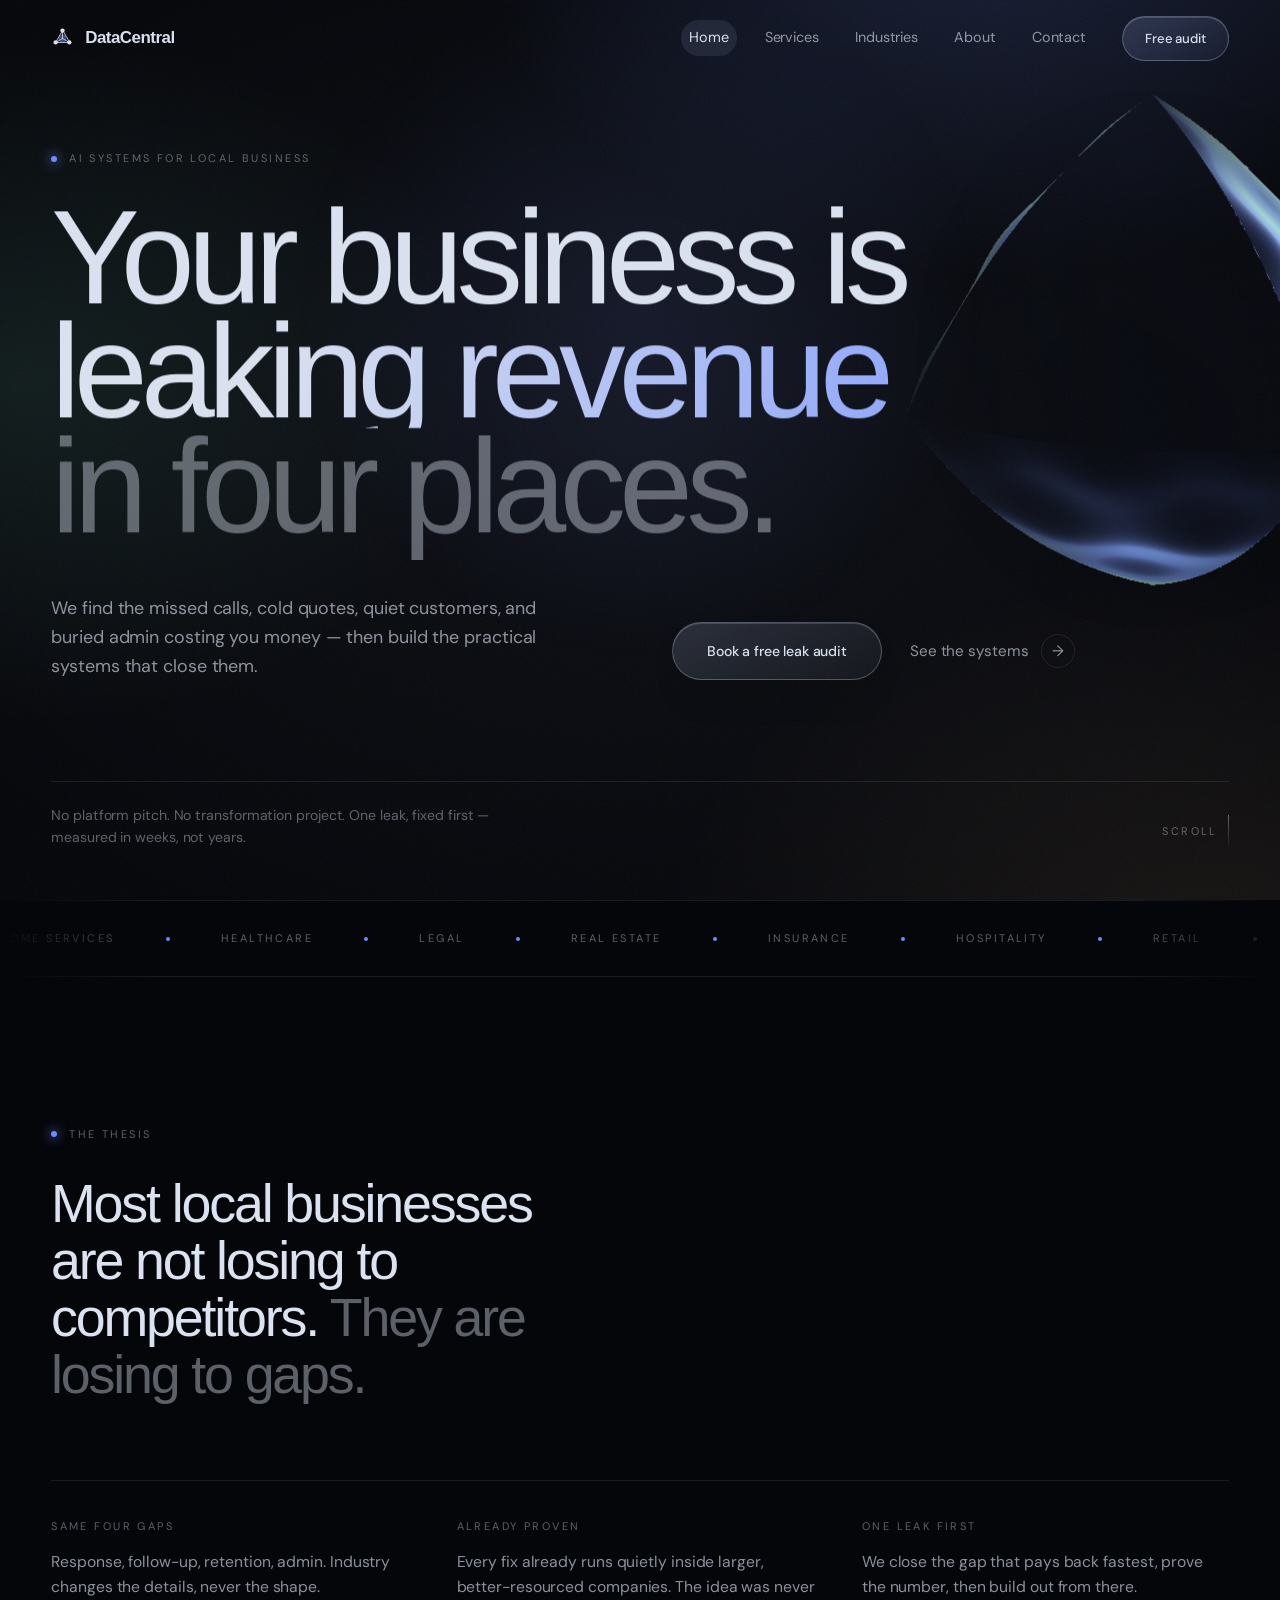
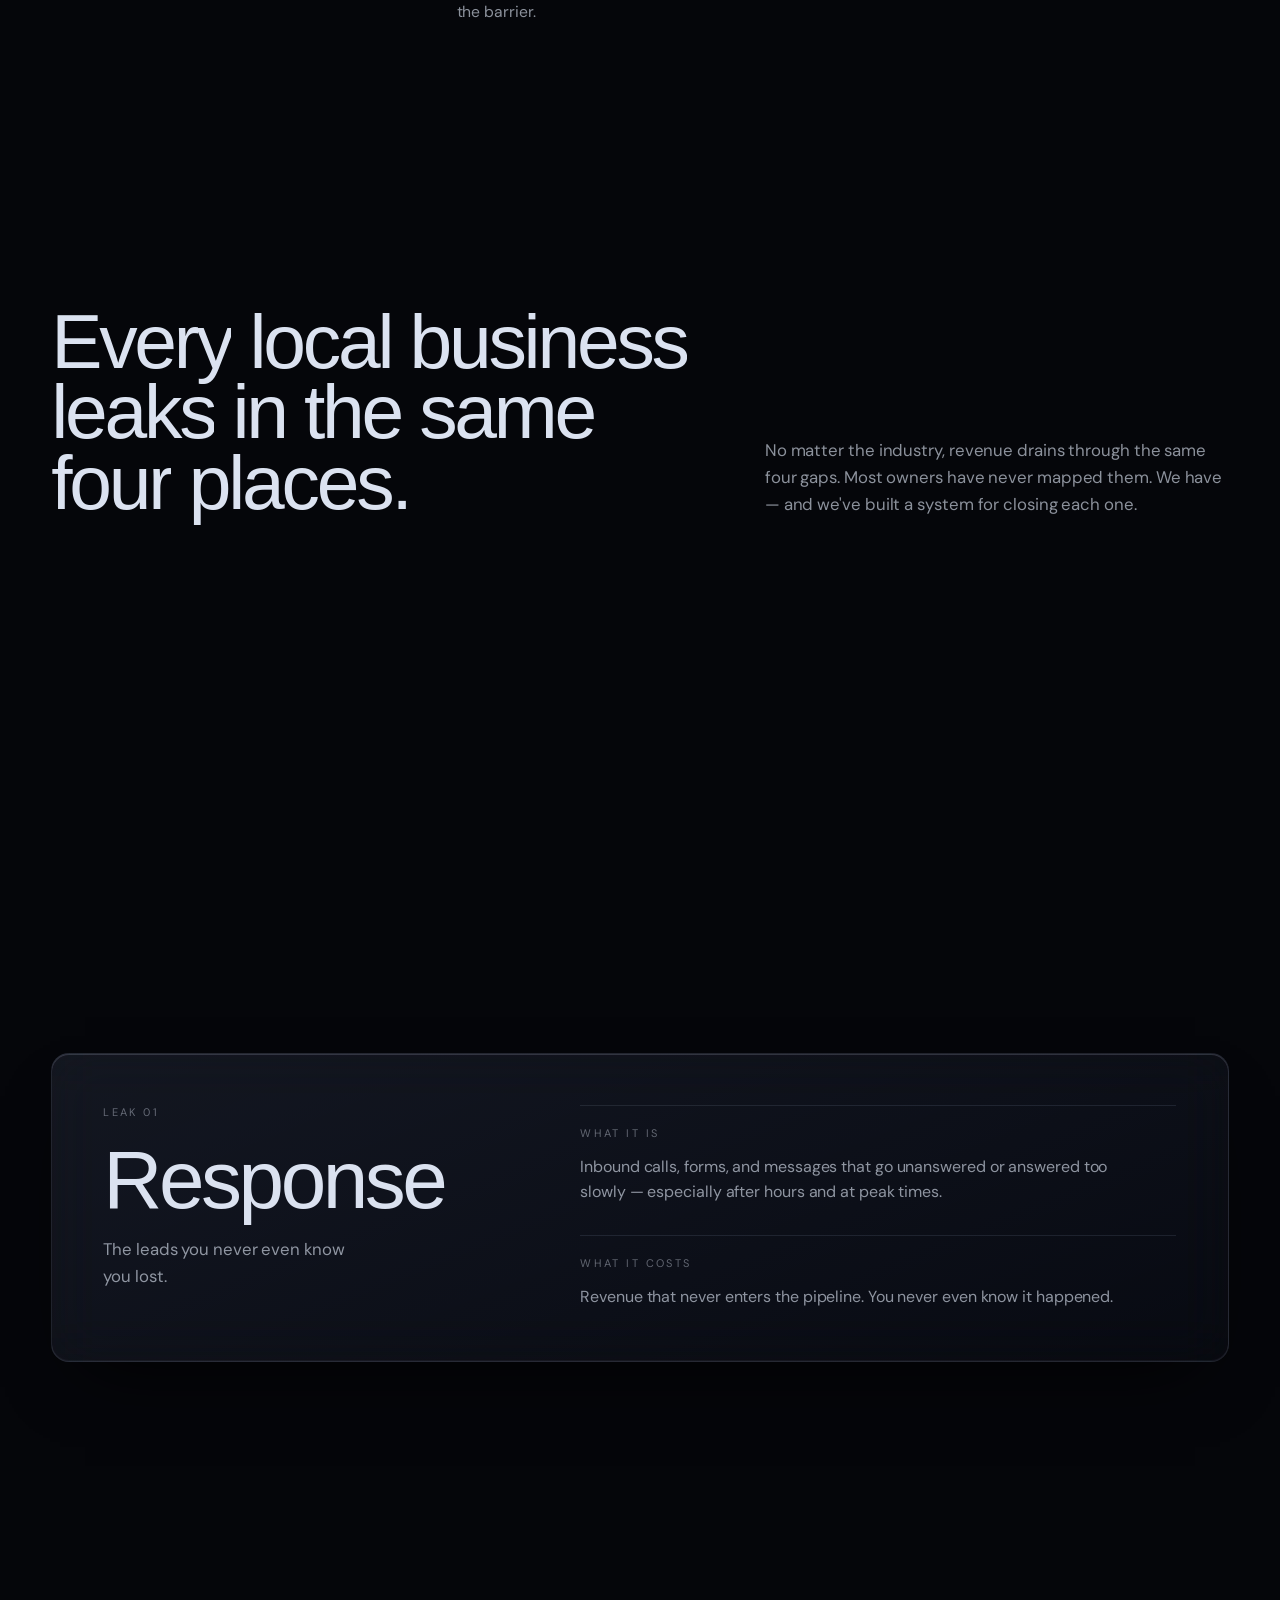
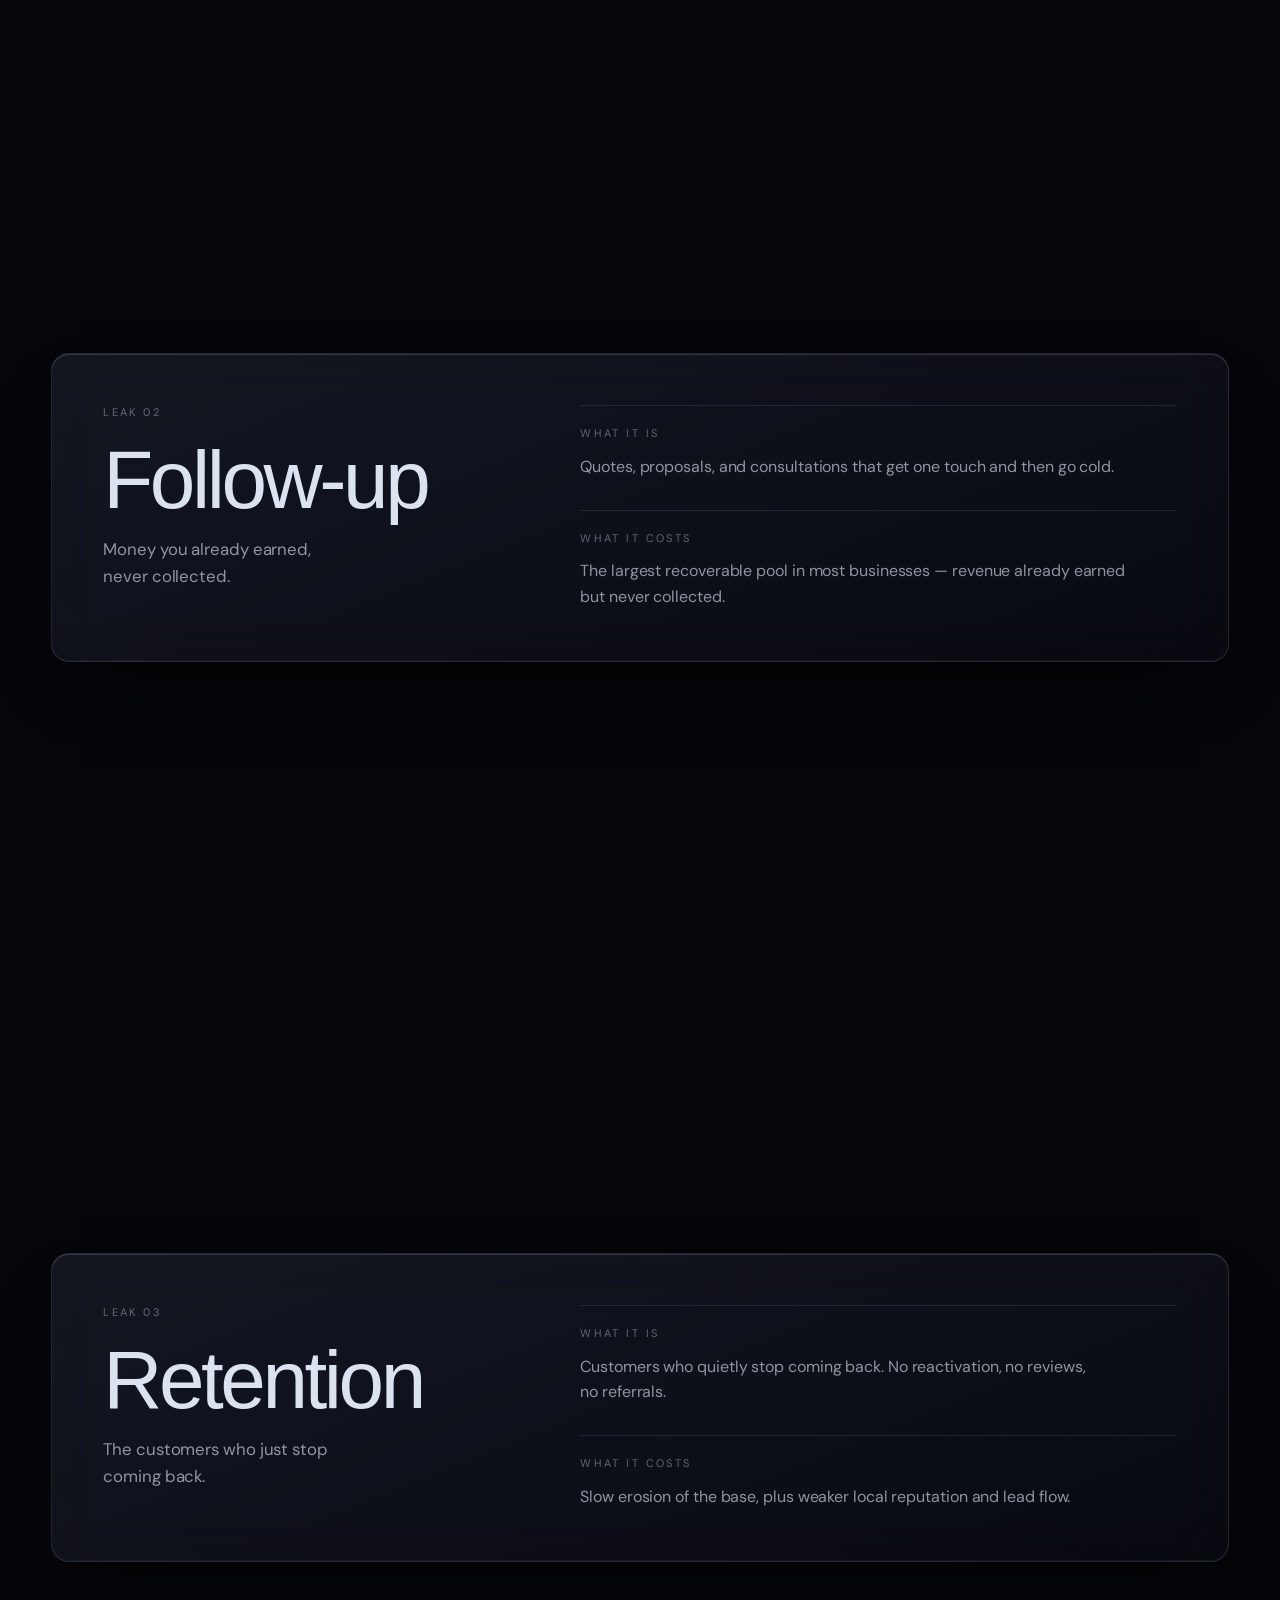
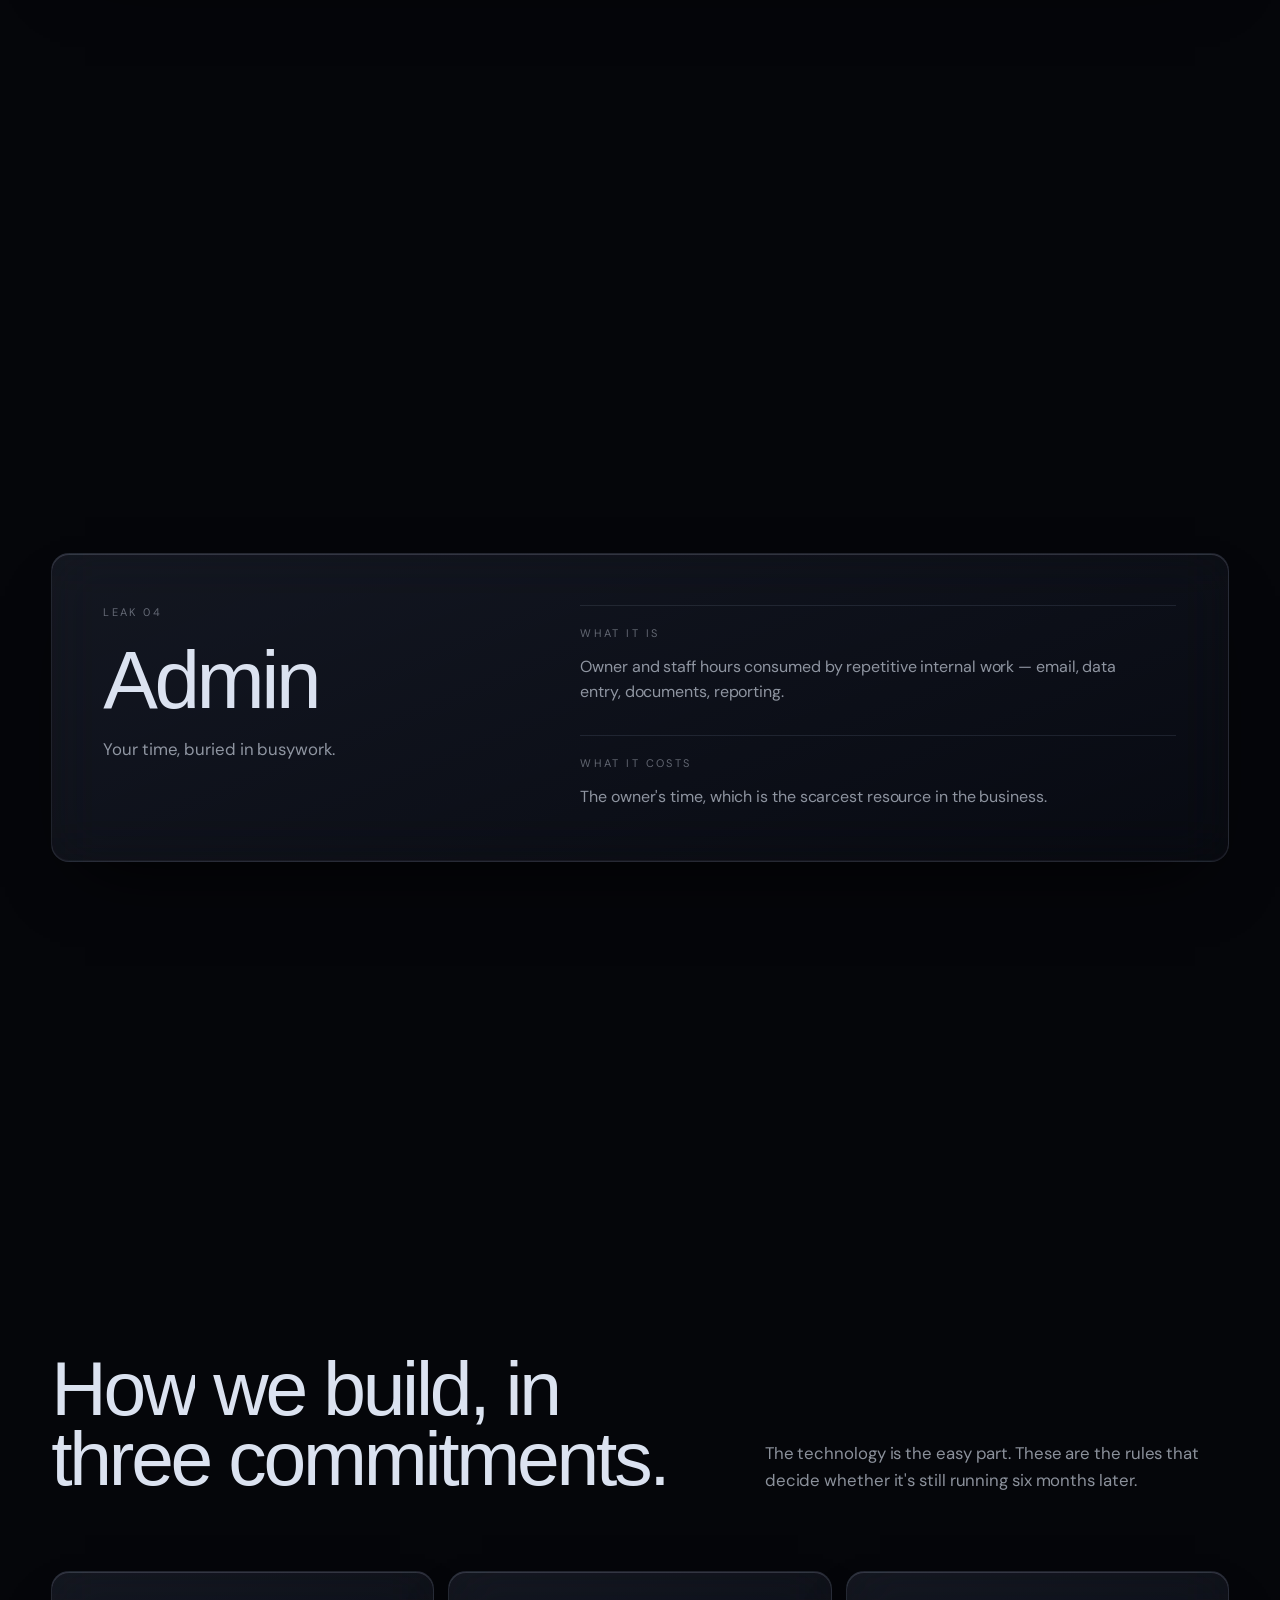
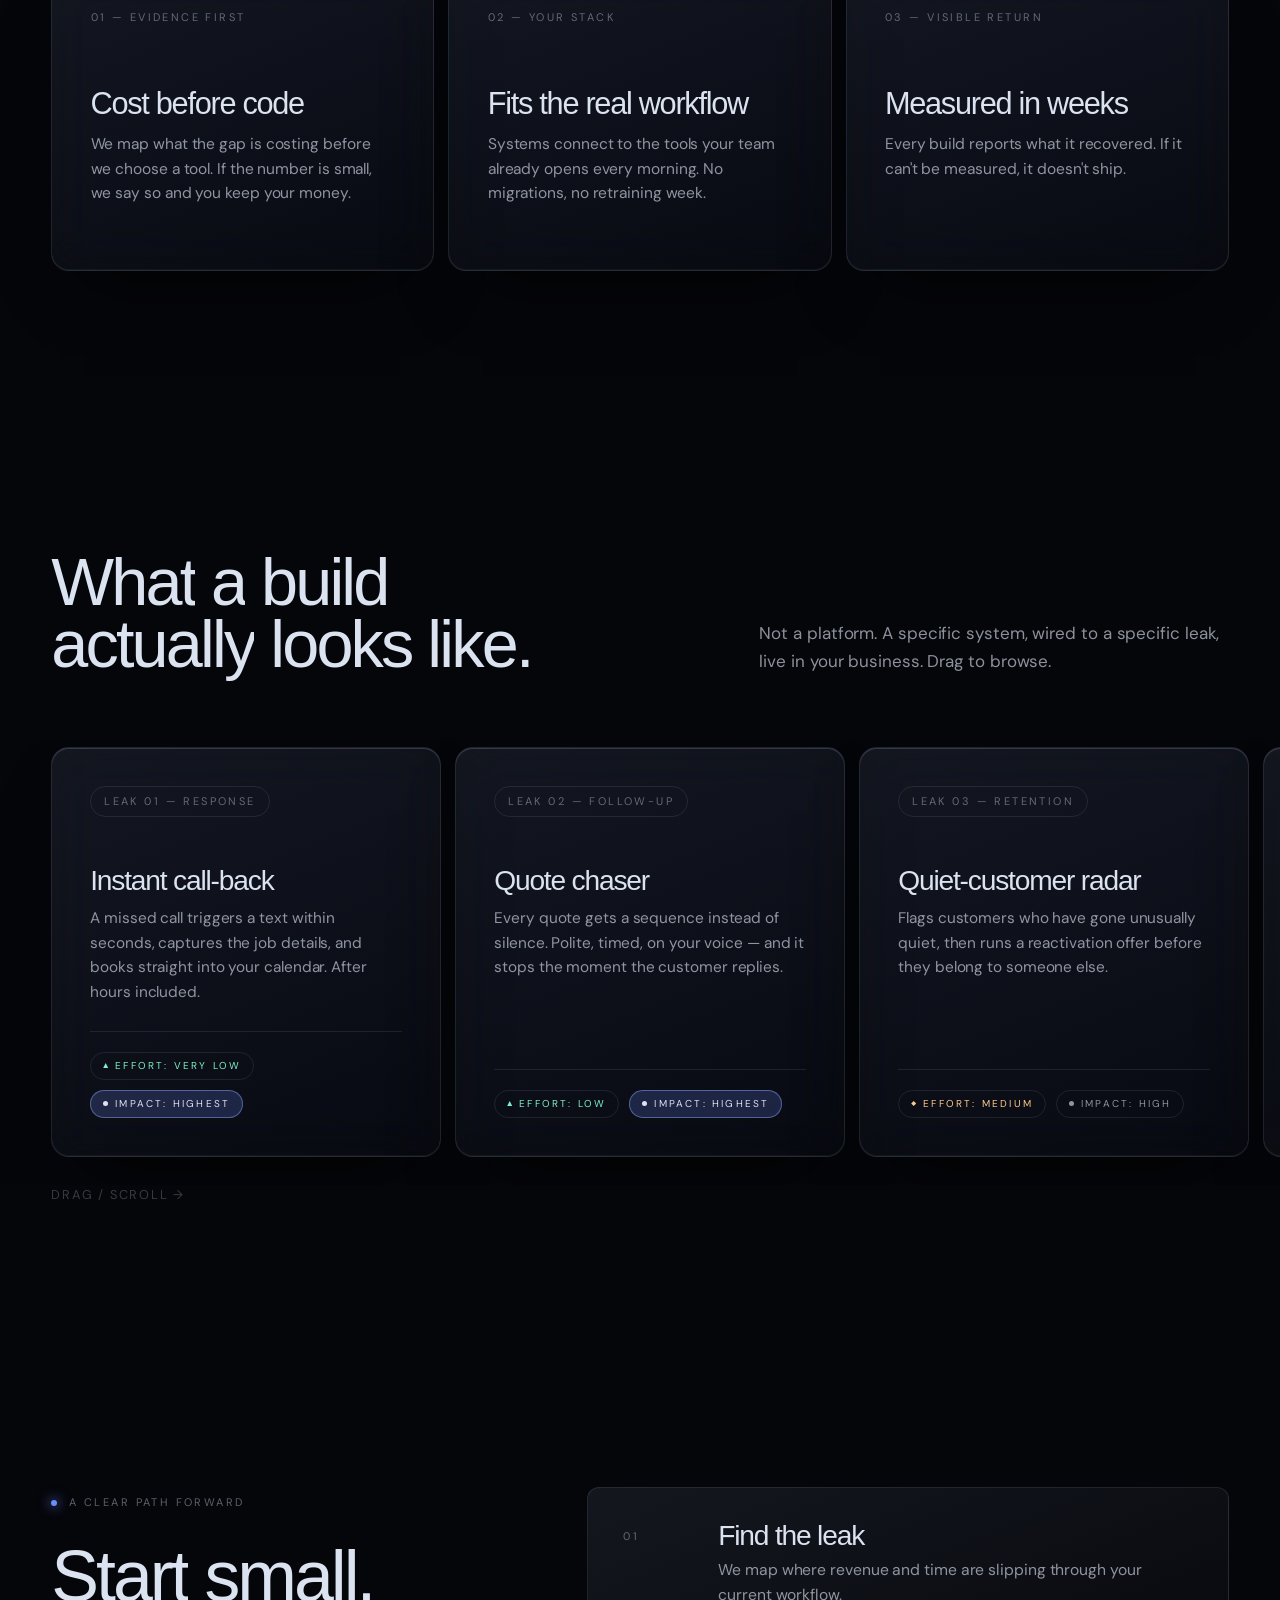
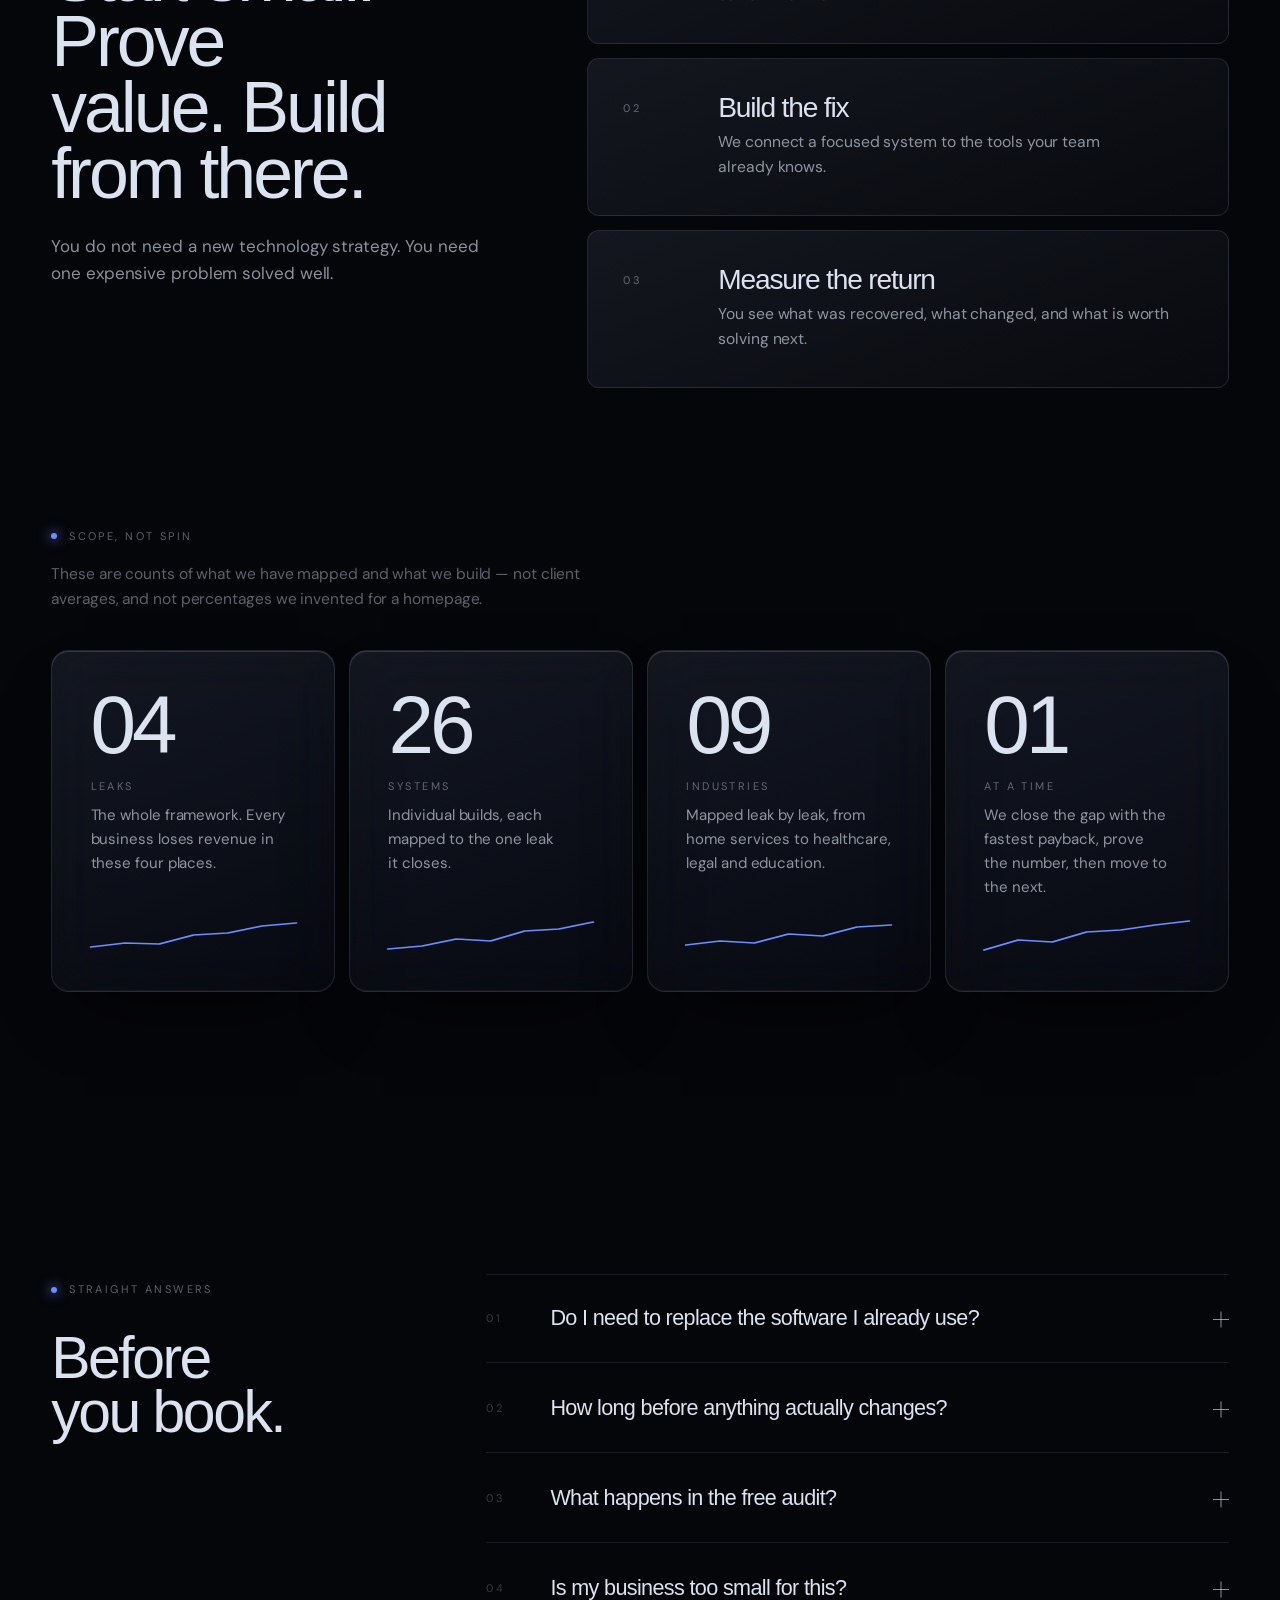
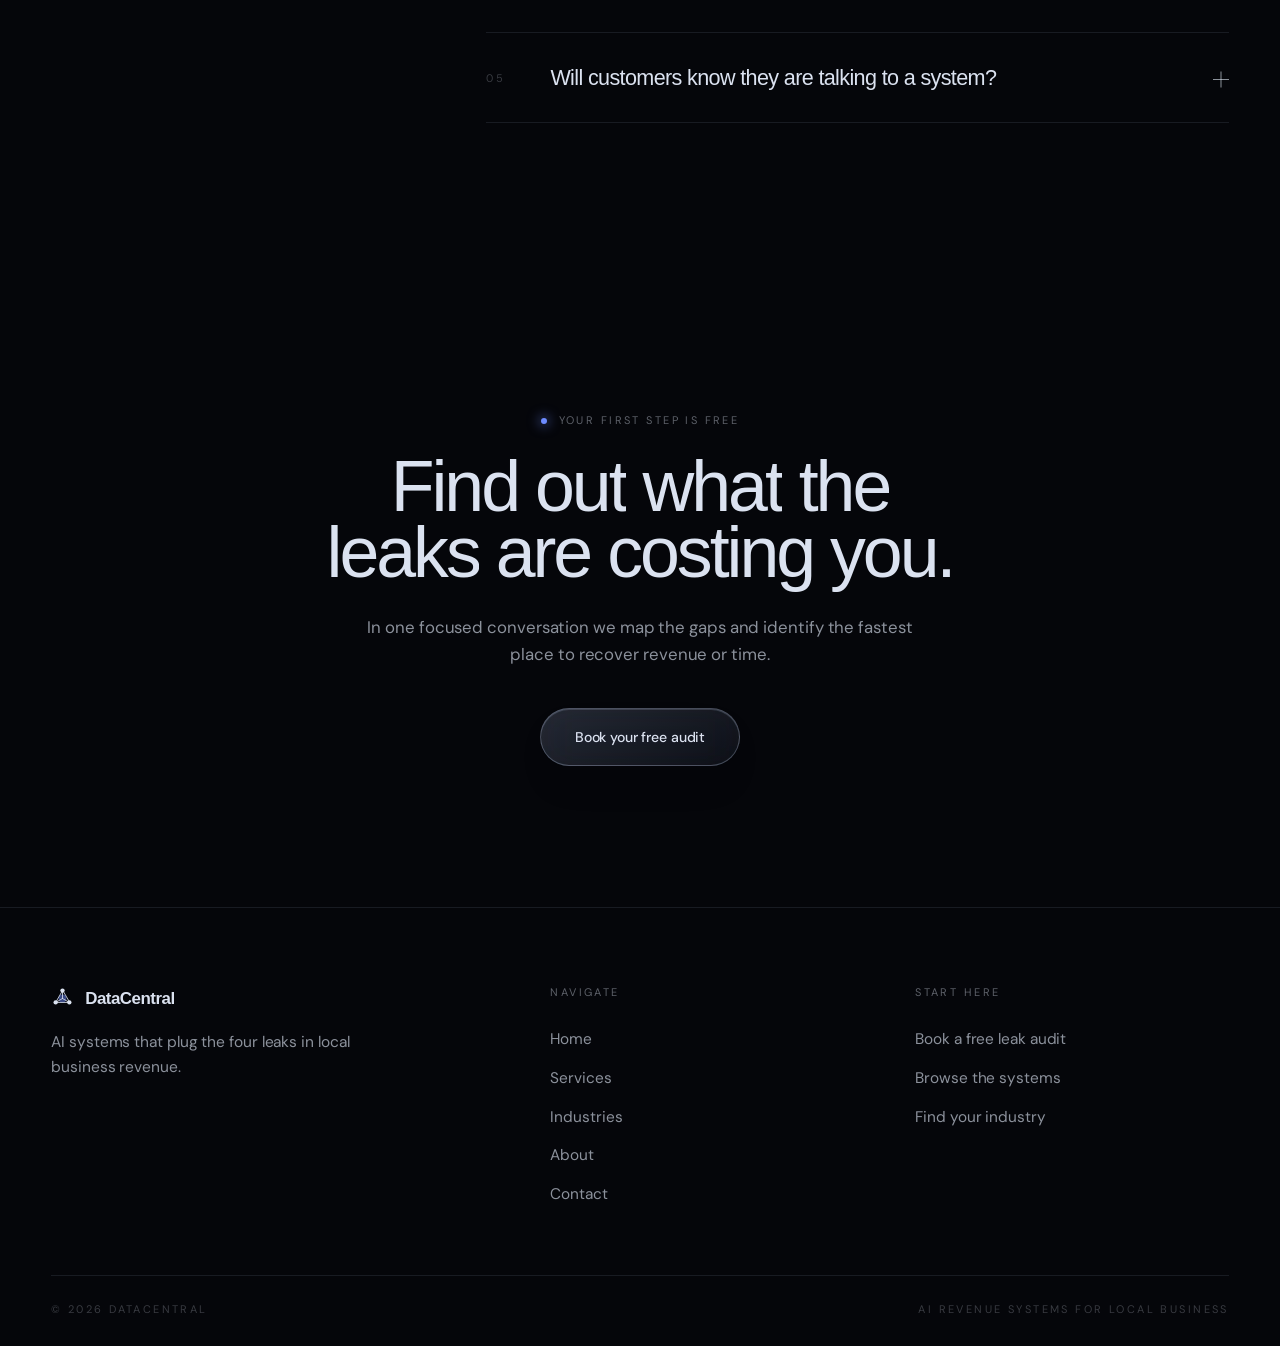
==== commit 1eeae282: "feat: node-mark logo, eased scrolling, word reveals, card tilt Logo - Replace the header/footer dot " ====
--- a/index.html
+++ b/index.html
@@ -11,7 +11,7 @@
   <meta property="og:title" content="DataCentral — AI systems for local business" />
   <meta property="og:description" content="We find the missed calls, cold quotes, quiet customers, and buried admin costing you money — then build the systems that close them." />
   <meta name="twitter:card" content="summary_large_image" />
-  <link rel="icon" href="data:image/svg+xml,%3Csvg xmlns='http://www.w3.org/2000/svg' viewBox='0 0 32 32'%3E%3Crect width='32' height='32' rx='7' fill='%2305060a'/%3E%3Ccircle cx='16' cy='16' r='6' fill='%23f6f8fc'/%3E%3Ccircle cx='16' cy='16' r='11' fill='none' stroke='%236d8cff' stroke-width='1.4'/%3E%3C/svg%3E" />
+  <link rel="icon" href="data:image/svg+xml,%3Csvg xmlns='http://www.w3.org/2000/svg' viewBox='0 0 32 32'%3E%3Crect width='32' height='32' rx='7' fill='%2305060a'/%3E%3Ccircle cx='16' cy='16.5' r='4.6' fill='%236d8cff' opacity='.55'/%3E%3Cg fill='none' stroke='%23f6f8fc' stroke-width='1.3' stroke-linecap='round' stroke-linejoin='round'%3E%3Cpath d='M16 7 7.8 21.2h16.4z'/%3E%3Cpath d='M16 7v9.5M16 16.5 7.8 21.2M16 16.5 24.2 21.2'/%3E%3C/g%3E%3Cg fill='%23f6f8fc'%3E%3Ccircle cx='16' cy='7' r='2.7'/%3E%3Ccircle cx='7.8' cy='21.2' r='2.7'/%3E%3Ccircle cx='24.2' cy='21.2' r='2.7'/%3E%3C/g%3E%3C/svg%3E" />
   <link rel="preconnect" href="https://api.fontshare.com" crossorigin />
   <link rel="preconnect" href="https://cdn.fontshare.com" crossorigin />
   <link rel="preconnect" href="https://fonts.googleapis.com" />
@@ -42,7 +42,16 @@
 
   <header>
     <div class="nav-container">
-      <a href="index.html" class="logo">DataCentral</a>
+      <a href="index.html" class="logo">
+        <svg class="logo-mark" viewBox="0 0 32 32" aria-hidden="true" focusable="false">
+          <circle class="logo-core" cx="16" cy="16" r="5.4" />
+          <path class="logo-web" d="M16 5 6.47 21.5h19.06zM16 5v11M16 16 6.47 21.5M16 16 25.53 21.5" />
+          <circle cx="16" cy="5" r="3" />
+          <circle cx="6.47" cy="21.5" r="3" />
+          <circle cx="25.53" cy="21.5" r="3" />
+        </svg>
+        DataCentral
+      </a>
       <button class="nav-toggle" aria-label="Toggle navigation">
         <span></span><span></span><span></span>
       </button>
@@ -419,7 +428,16 @@
   <footer>
     <div class="footer-container">
       <div class="footer-brand">
-        <a href="index.html" class="logo">DataCentral</a>
+        <a href="index.html" class="logo">
+          <svg class="logo-mark" viewBox="0 0 32 32" aria-hidden="true" focusable="false">
+            <circle class="logo-core" cx="16" cy="16" r="5.4" />
+            <path class="logo-web" d="M16 5 6.47 21.5h19.06zM16 5v11M16 16 6.47 21.5M16 16 25.53 21.5" />
+            <circle cx="16" cy="5" r="3" />
+            <circle cx="6.47" cy="21.5" r="3" />
+            <circle cx="25.53" cy="21.5" r="3" />
+          </svg>
+          DataCentral
+        </a>
         <p>AI systems that plug the four leaks in local business revenue.</p>
       </div>
       <div>
--- a/style.css
+++ b/style.css
@@ -319,7 +319,20 @@
     inset 0 1px 0 var(--glass-highlight),
     inset 0 -1px 0 rgba(188, 208, 255, 0.05),
     0 34px 70px -34px rgba(0, 0, 0, 0.95);
-  transition: border-color 0.5s var(--ease), transform 0.6s var(--ease), box-shadow 0.5s var(--ease);
+  /* `translate` carries the hover lift, not `transform`: the reveal system owns
+     `transform`, and `.is-in { transform: none }` outranks any :hover rule. */
+  transition: border-color 0.5s var(--ease), translate 0.6s var(--ease), box-shadow 0.5s var(--ease),
+    rotate 0.5s var(--ease);
+}
+
+/* Card tilt. main.js writes the `rotate` property directly, which the browser
+   applies before `transform`, so a card's hover lift and a button's magnetic
+   `translate` all compose instead of overwriting each other. */
+.modes-grid,
+.stats-grid,
+.service-list,
+.rail {
+  perspective: 1600px;
 }
 
 /* Pointer-tracked sheen. --mx/--my are written by main.js. */
@@ -410,15 +423,27 @@
 }
 
 /* ---------- 6. Reveal ---------- */
+/* The revealed state is an animation, not a transition. A `transition` here
+   would be the winning declaration for the whole element, silently replacing
+   the hover transitions each card sets for itself. */
 .js [data-reveal] {
   opacity: 0;
   transform: translateY(26px);
-  transition: opacity 1s var(--ease), transform 1s var(--ease);
 }
 
 .js [data-reveal].is-in {
-  opacity: 1;
-  transform: none;
+  animation: reveal-in 1s var(--ease) both;
+}
+
+@keyframes reveal-in {
+  from {
+    opacity: 0;
+    transform: translateY(26px);
+  }
+  to {
+    opacity: 1;
+    transform: none;
+  }
 }
 
 /* The extra padding is descender room — at hero sizes a `g` or `q` was being
@@ -456,6 +481,27 @@
   transition-delay: 0.27s;
 }
 
+/* Word masks. main.js rebuilds plain headings into these, trading the block
+   fade of [data-reveal] for type rising out of its own line box. */
+.word {
+  display: inline-block;
+  overflow: hidden;
+  vertical-align: top;
+  padding-bottom: 0.16em;
+  margin-bottom: -0.16em;
+}
+
+.js [data-words] .word > span {
+  display: inline-block;
+  transform: translateY(112%);
+  transition: transform 1.05s var(--ease);
+  transition-delay: calc(var(--w, 0) * 42ms);
+}
+
+.js [data-words].is-in .word > span {
+  transform: none;
+}
+
 /* The `js` class is set in the document head so the preloader can avoid a
    flash. If main.js does not arrive, make the hidden reveal content usable
    when the preloader's own seven-second failsafe clears the screen. */
@@ -477,7 +523,8 @@
   }
 
   .js [data-reveal],
-  .js [data-lines] .line > span {
+  .js [data-lines] .line > span,
+  .js [data-words] .word > span {
     opacity: 1;
     transform: none;
     transition: none;
@@ -556,19 +603,36 @@
   letter-spacing: -0.03em;
 }
 
-.logo::before {
-  content: "";
-  width: 8px;
-  height: 8px;
-  border-radius: 50%;
-  background: var(--ink);
-  box-shadow: 0 0 14px 2px var(--iris-soft);
+.logo-mark {
+  width: 23px;
+  height: 23px;
+  flex: 0 0 auto;
+  fill: currentColor;
   animation: pulse 3.4s var(--ease-io) infinite;
+  transition: rotate 0.9s var(--ease);
+}
+
+/* A third of a turn maps the mark exactly onto itself. */
+.logo:hover .logo-mark {
+  rotate: 120deg;
+}
+
+.logo-core {
+  fill: var(--iris);
+  opacity: 0.5;
+}
+
+.logo-web {
+  fill: none;
+  stroke: currentColor;
+  stroke-width: 1.15;
+  stroke-linecap: round;
+  stroke-linejoin: round;
 }
 
 @keyframes pulse {
-  0%, 100% { box-shadow: 0 0 14px 2px var(--iris-soft); }
-  50% { box-shadow: 0 0 22px 5px var(--iris-soft); }
+  0%, 100% { filter: drop-shadow(0 0 6px rgba(109, 140, 255, 0.42)); }
+  50% { filter: drop-shadow(0 0 13px rgba(109, 140, 255, 0.72)); }
 }
 
 header nav ul {
@@ -811,15 +875,20 @@
   opacity: 0;
   transition: opacity 1.6s var(--ease);
   /* Radial keeps the crystal from ending on a hard edge; the linear fades the
-     side that runs under the headline so type always stays first. */
+     side that runs under the headline so type always stays first. Both spellings
+     carry both layers — a lone `-webkit-mask-image` after the standard property
+     is an alias for it in Blink and silently drops the second layer. */
+  -webkit-mask-image: radial-gradient(closest-side, #000 58%, transparent 100%),
+    linear-gradient(90deg, transparent 0%, #000 46%);
   mask-image: radial-gradient(closest-side, #000 58%, transparent 100%),
-    linear-gradient(90deg, transparent 0%, #000 34%);
+    linear-gradient(90deg, transparent 0%, #000 46%);
+  -webkit-mask-composite: source-in;
   mask-composite: intersect;
-  -webkit-mask-image: radial-gradient(closest-side, #000 58%, transparent 100%);
 }
 
 @supports not (mask-composite: intersect) {
   .hero-canvas {
+    -webkit-mask-image: radial-gradient(closest-side, #000 58%, transparent 100%);
     mask-image: radial-gradient(closest-side, #000 58%, transparent 100%);
   }
 }
@@ -854,10 +923,21 @@
 }
 
 .hero h1 .glow {
-  background: linear-gradient(100deg, var(--ink) 20%, var(--iris) 60%, var(--mint));
+  background: linear-gradient(100deg, var(--ink) 8%, var(--iris) 42%, var(--mint) 62%, var(--ink) 96%);
+  background-size: 240% 100%;
   -webkit-background-clip: text;
   background-clip: text;
   color: transparent;
+  animation: glow-drift 11s var(--ease-io) infinite;
+}
+
+@keyframes glow-drift {
+  0%, 100% {
+    background-position: 0% 50%;
+  }
+  50% {
+    background-position: 100% 50%;
+  }
 }
 
 .hero-lower {
@@ -917,6 +997,27 @@
   50% { transform: scaleY(1); transform-origin: top; opacity: 1; }
 }
 
+/* The hero recedes as the page moves past it rather than simply scrolling
+   away. Applied to the wrappers, so the reveal animations on their children
+   are untouched. */
+@supports (animation-timeline: view()) {
+  @media (prefers-reduced-motion: no-preference) {
+    .hero-body,
+    .hero-foot {
+      animation: hero-recede linear both;
+      animation-timeline: view();
+      animation-range: exit 50% exit 100%;
+    }
+
+    @keyframes hero-recede {
+      to {
+        opacity: 0.12;
+        transform: translateY(-40px);
+      }
+    }
+  }
+}
+
 /* ---------- 12. Marquee ---------- */
 .marquee {
   overflow: hidden;
@@ -1119,7 +1220,7 @@
 }
 
 .mode-card:hover {
-  transform: translateY(-6px);
+  translate: 0 -6px;
 }
 
 /* ---------- 16. Systems rail ---------- */
@@ -1260,7 +1361,7 @@
   background: linear-gradient(158deg, var(--glass-top), var(--glass-bottom));
   border: 1px solid var(--glass-edge);
   overflow: hidden;
-  transition: border-color 0.5s var(--ease), transform 0.5s var(--ease);
+  transition: border-color 0.5s var(--ease), translate 0.5s var(--ease);
 }
 
 .process-list li::before {
@@ -1277,7 +1378,7 @@
 
 .process-list li:hover {
   border-color: var(--glass-edge-lit);
-  transform: translateX(6px);
+  translate: 6px 0;
 }
 
 .process-list li:hover::before {
@@ -1653,7 +1754,7 @@
 }
 
 .service-card:hover {
-  transform: translateY(-5px);
+  translate: 0 -5px;
 }
 
 .service-card-head {
@@ -2117,12 +2218,12 @@
   border-radius: var(--radius-sm);
   border: 1px solid var(--glass-edge);
   background: linear-gradient(158deg, var(--glass-top), var(--glass-bottom));
-  transition: border-color 0.5s var(--ease), transform 0.5s var(--ease);
+  transition: border-color 0.5s var(--ease), translate 0.5s var(--ease);
 }
 
 .principles-grid article:hover {
   border-color: var(--glass-edge-lit);
-  transform: translateY(-5px);
+  translate: 0 -5px;
 }
 
 .principles-grid article > span {
@@ -2614,7 +2715,8 @@
 
   /* Reveals never run for a print-only render, so opt every one of them in. */
   .js [data-reveal],
-  .js [data-lines] .line > span {
+  .js [data-lines] .line > span,
+  .js [data-words] .word > span {
     opacity: 1;
     transform: none;
   }
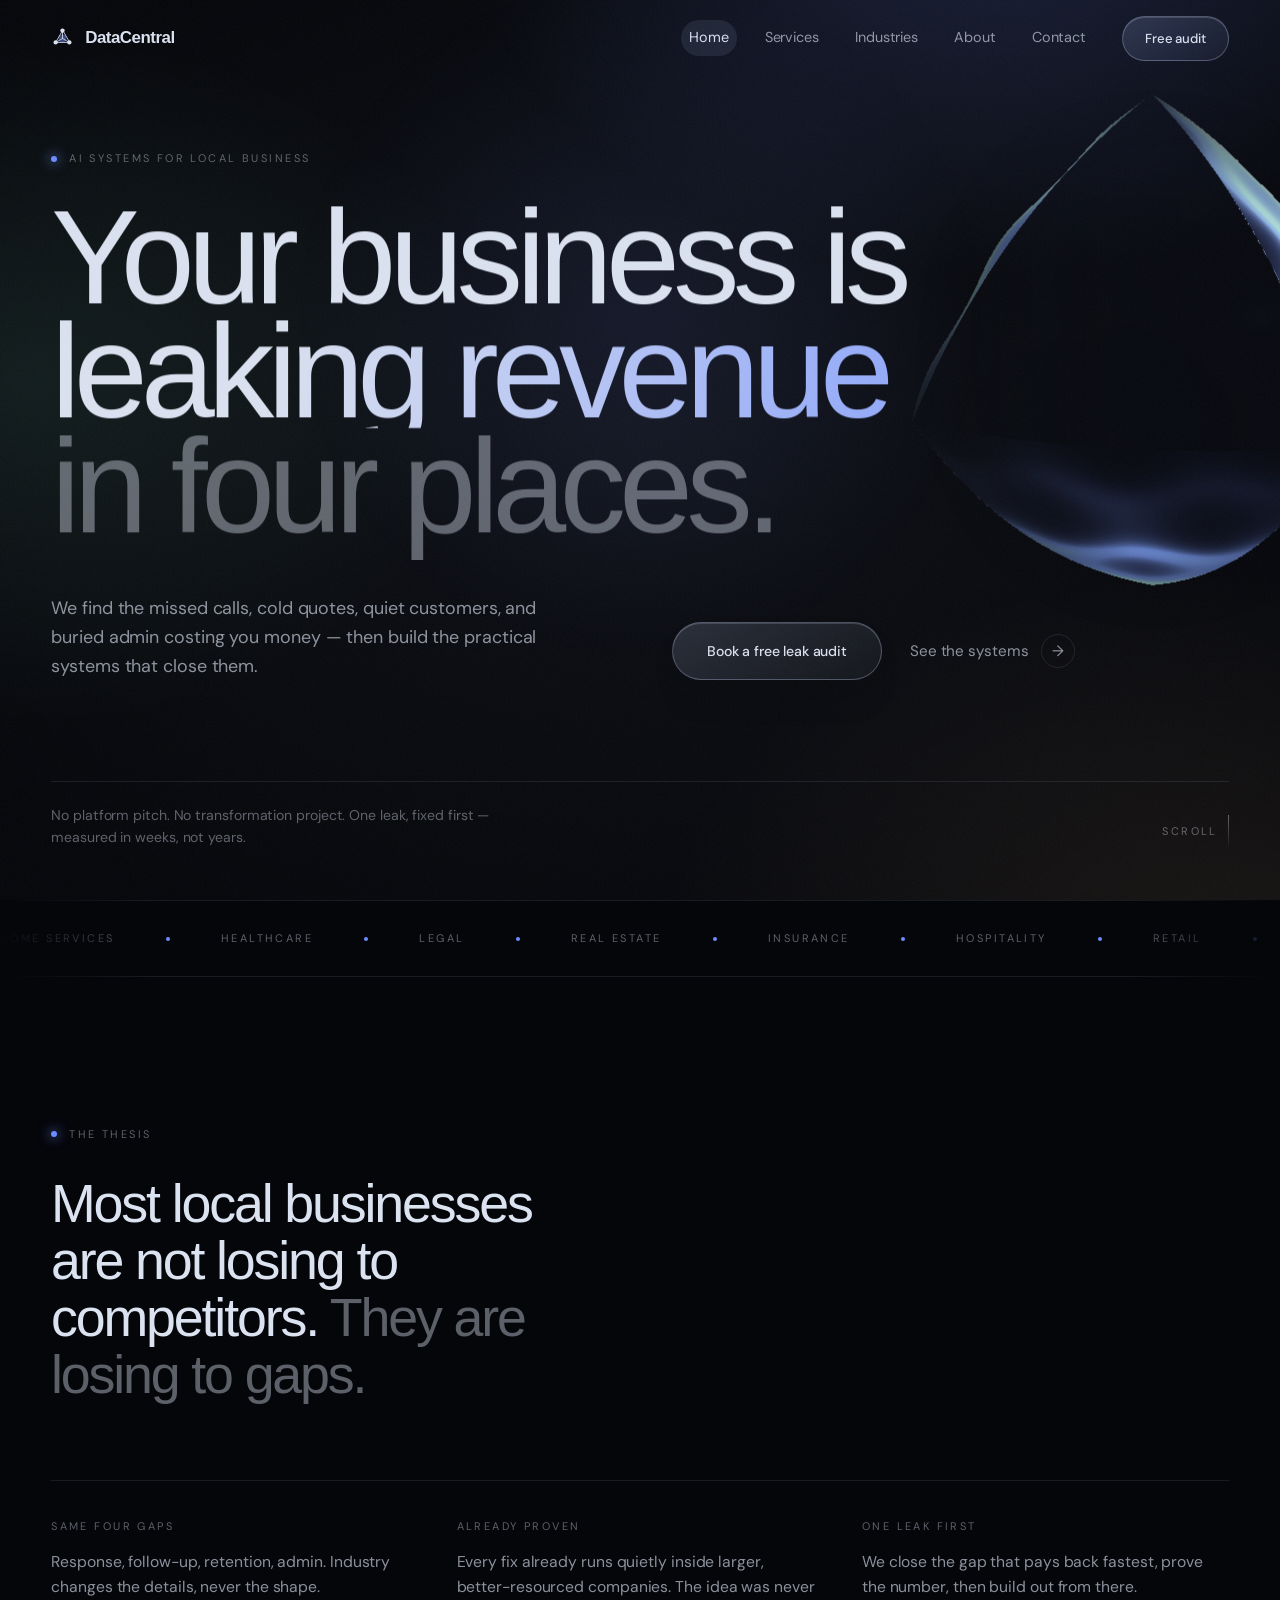
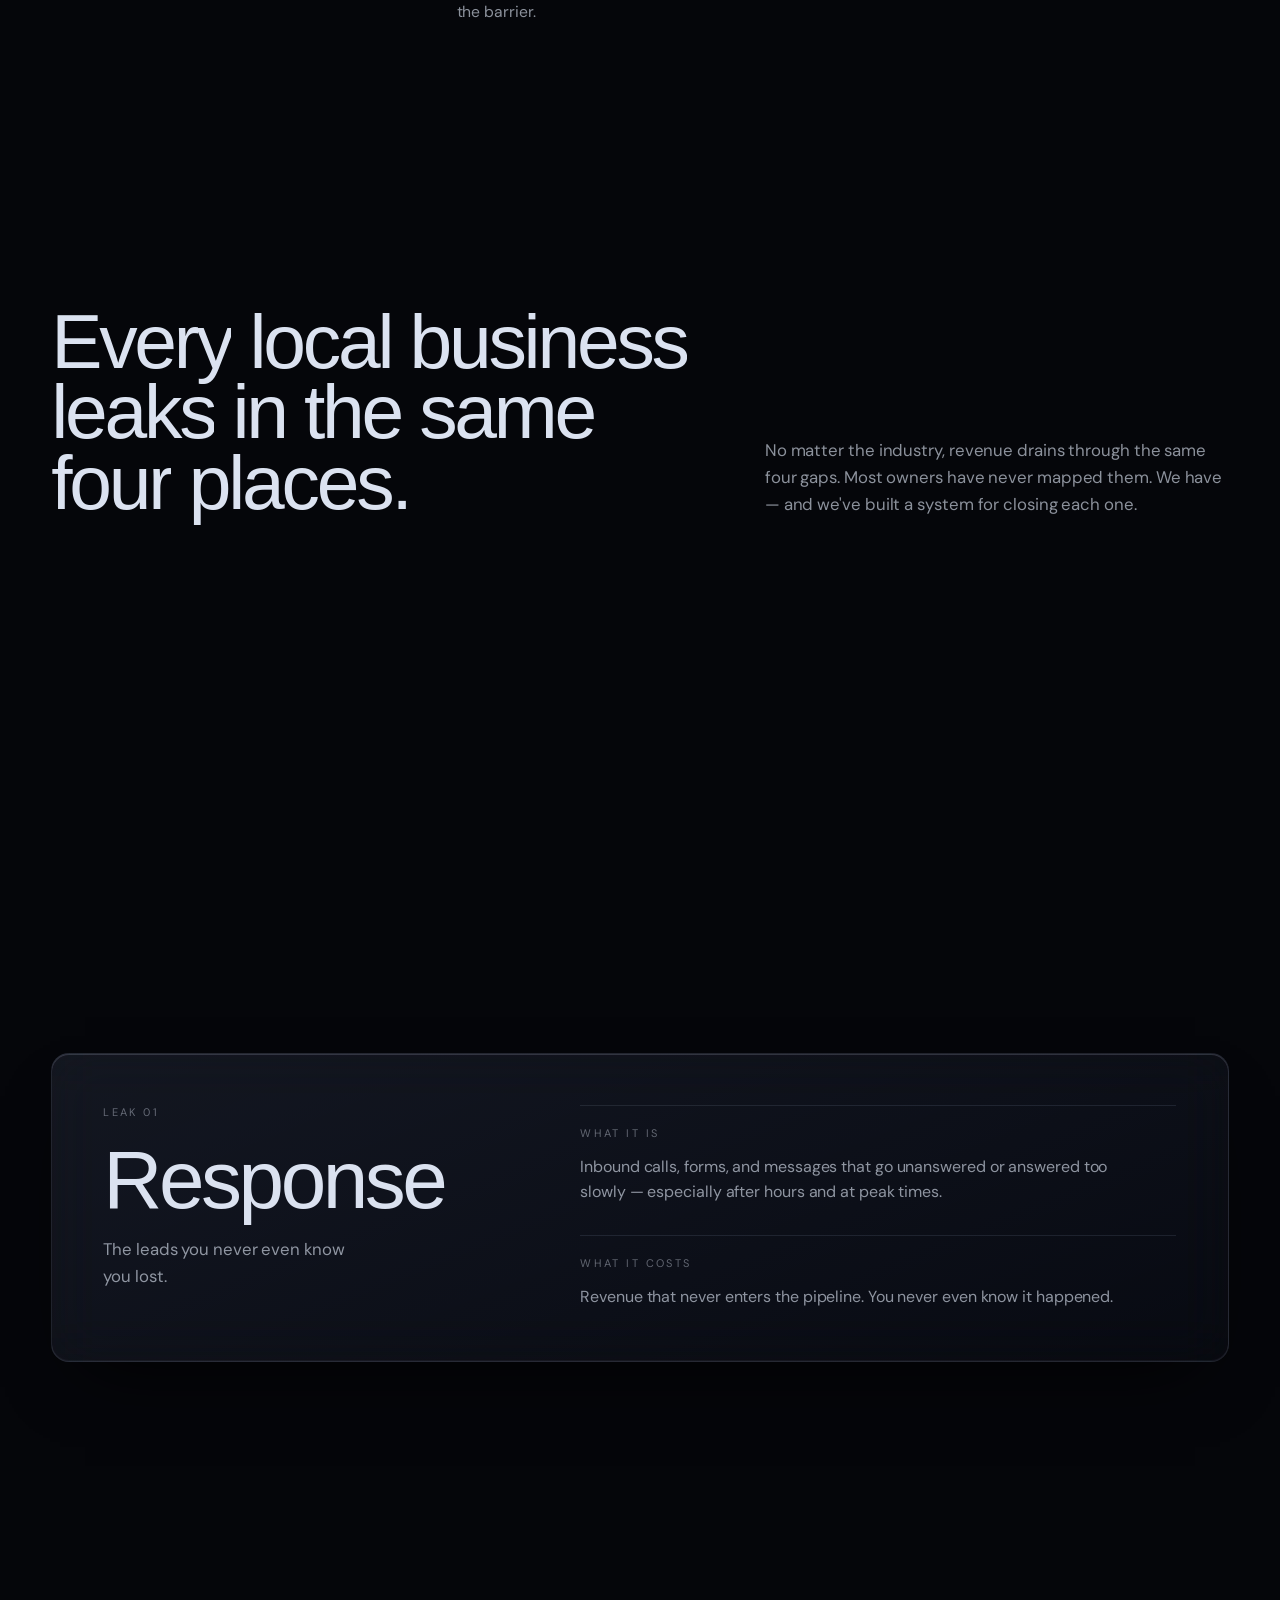
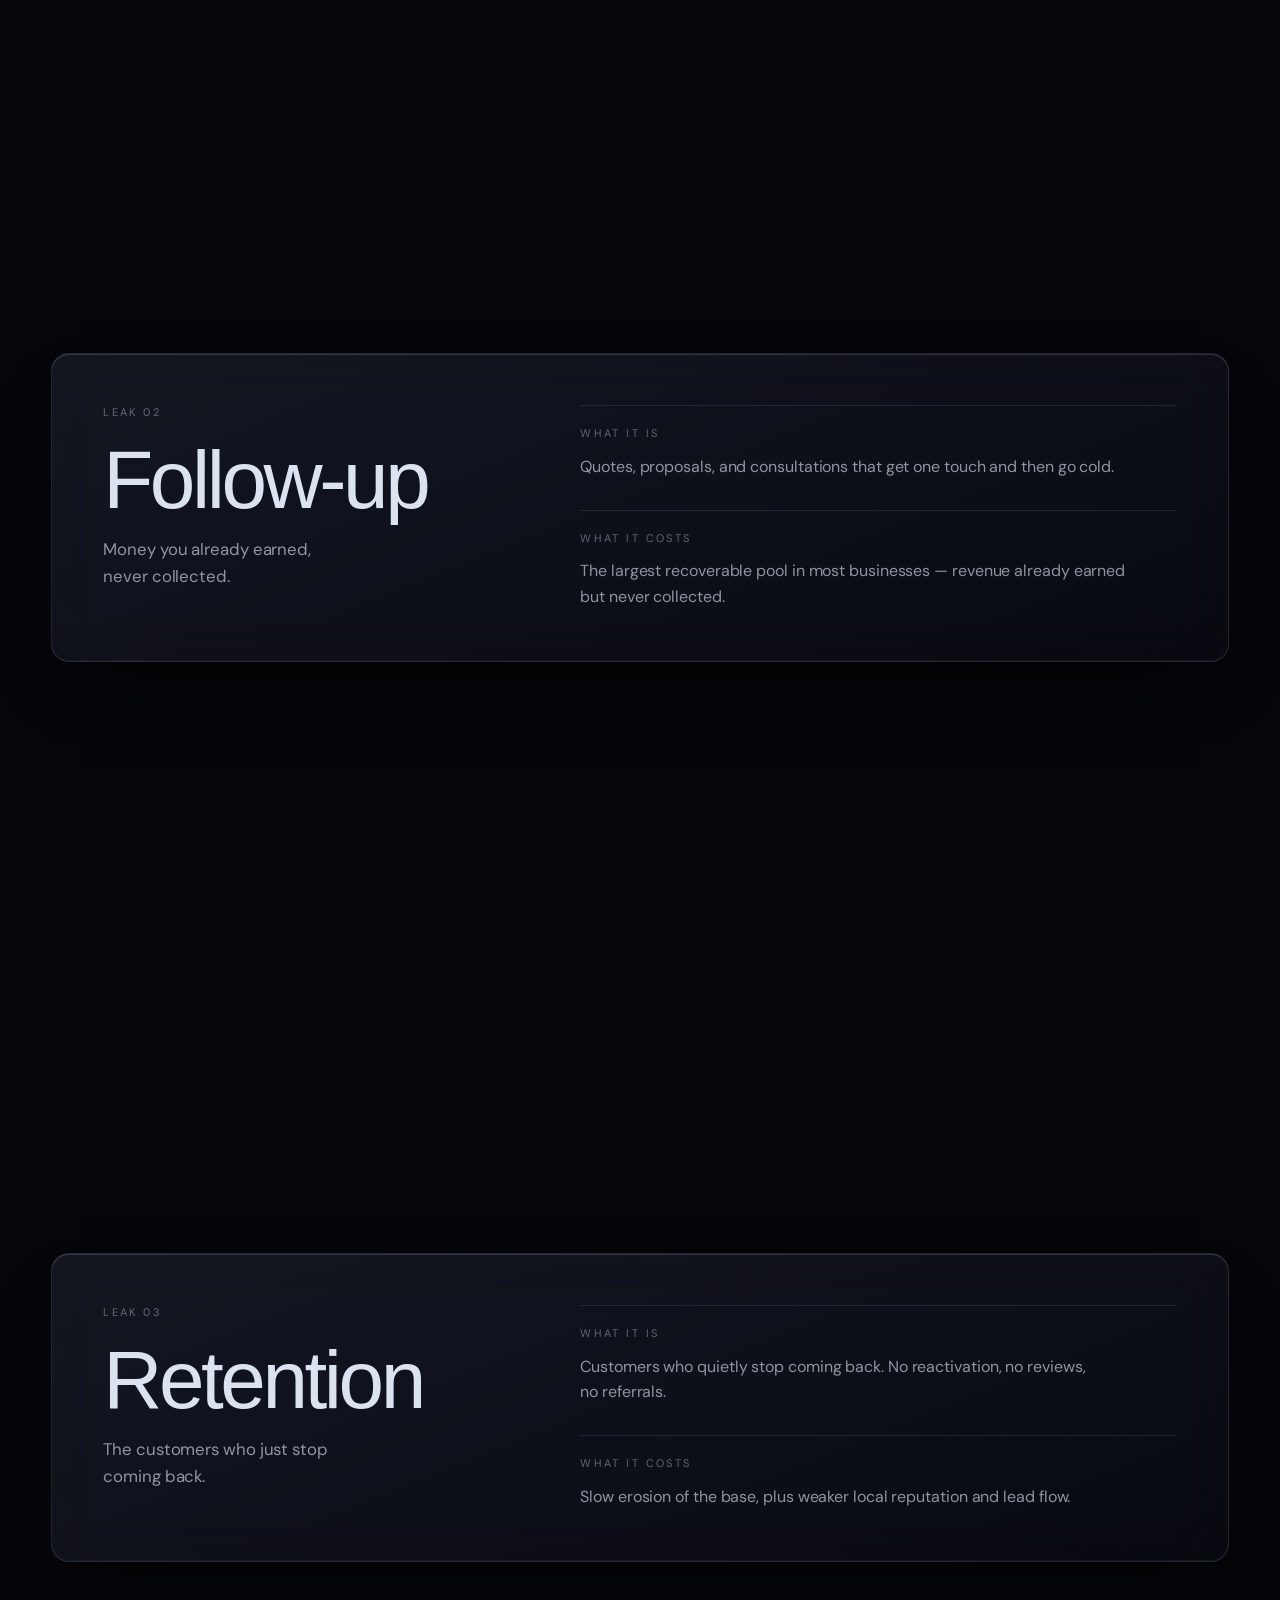
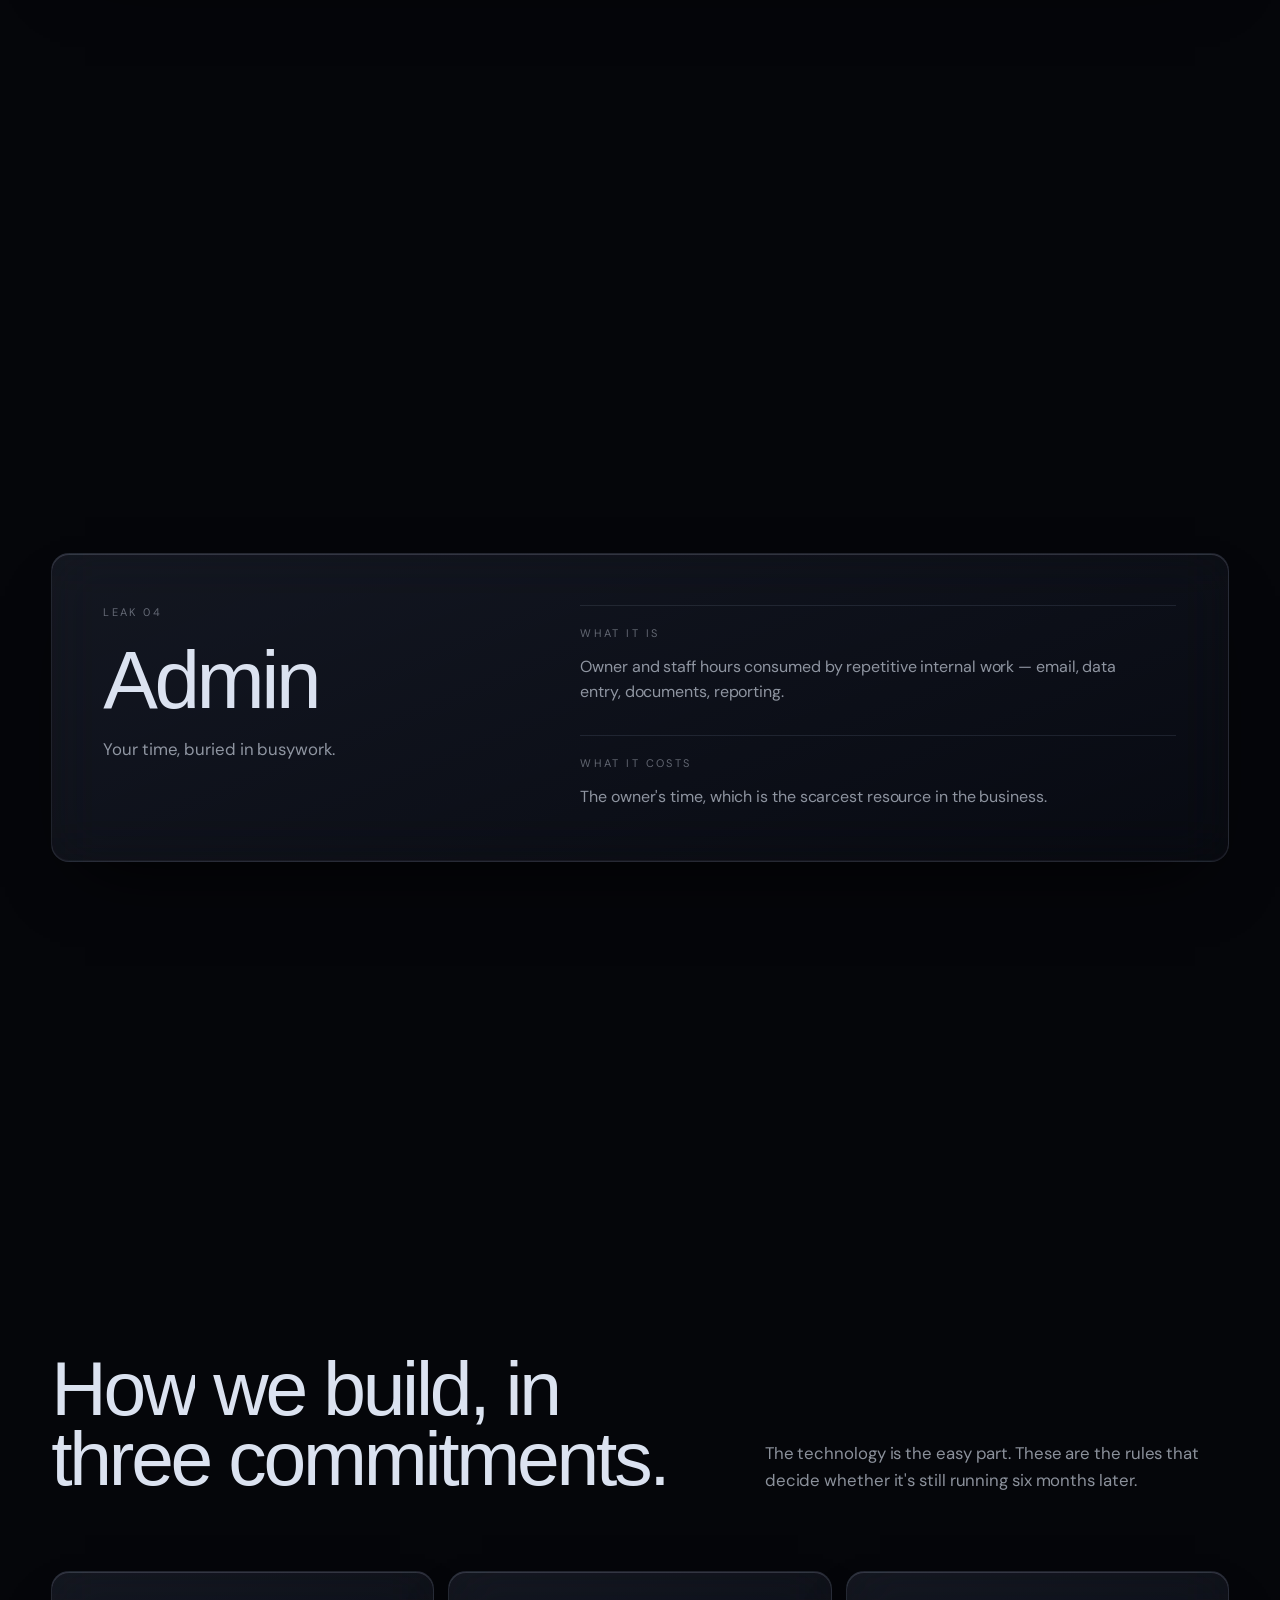
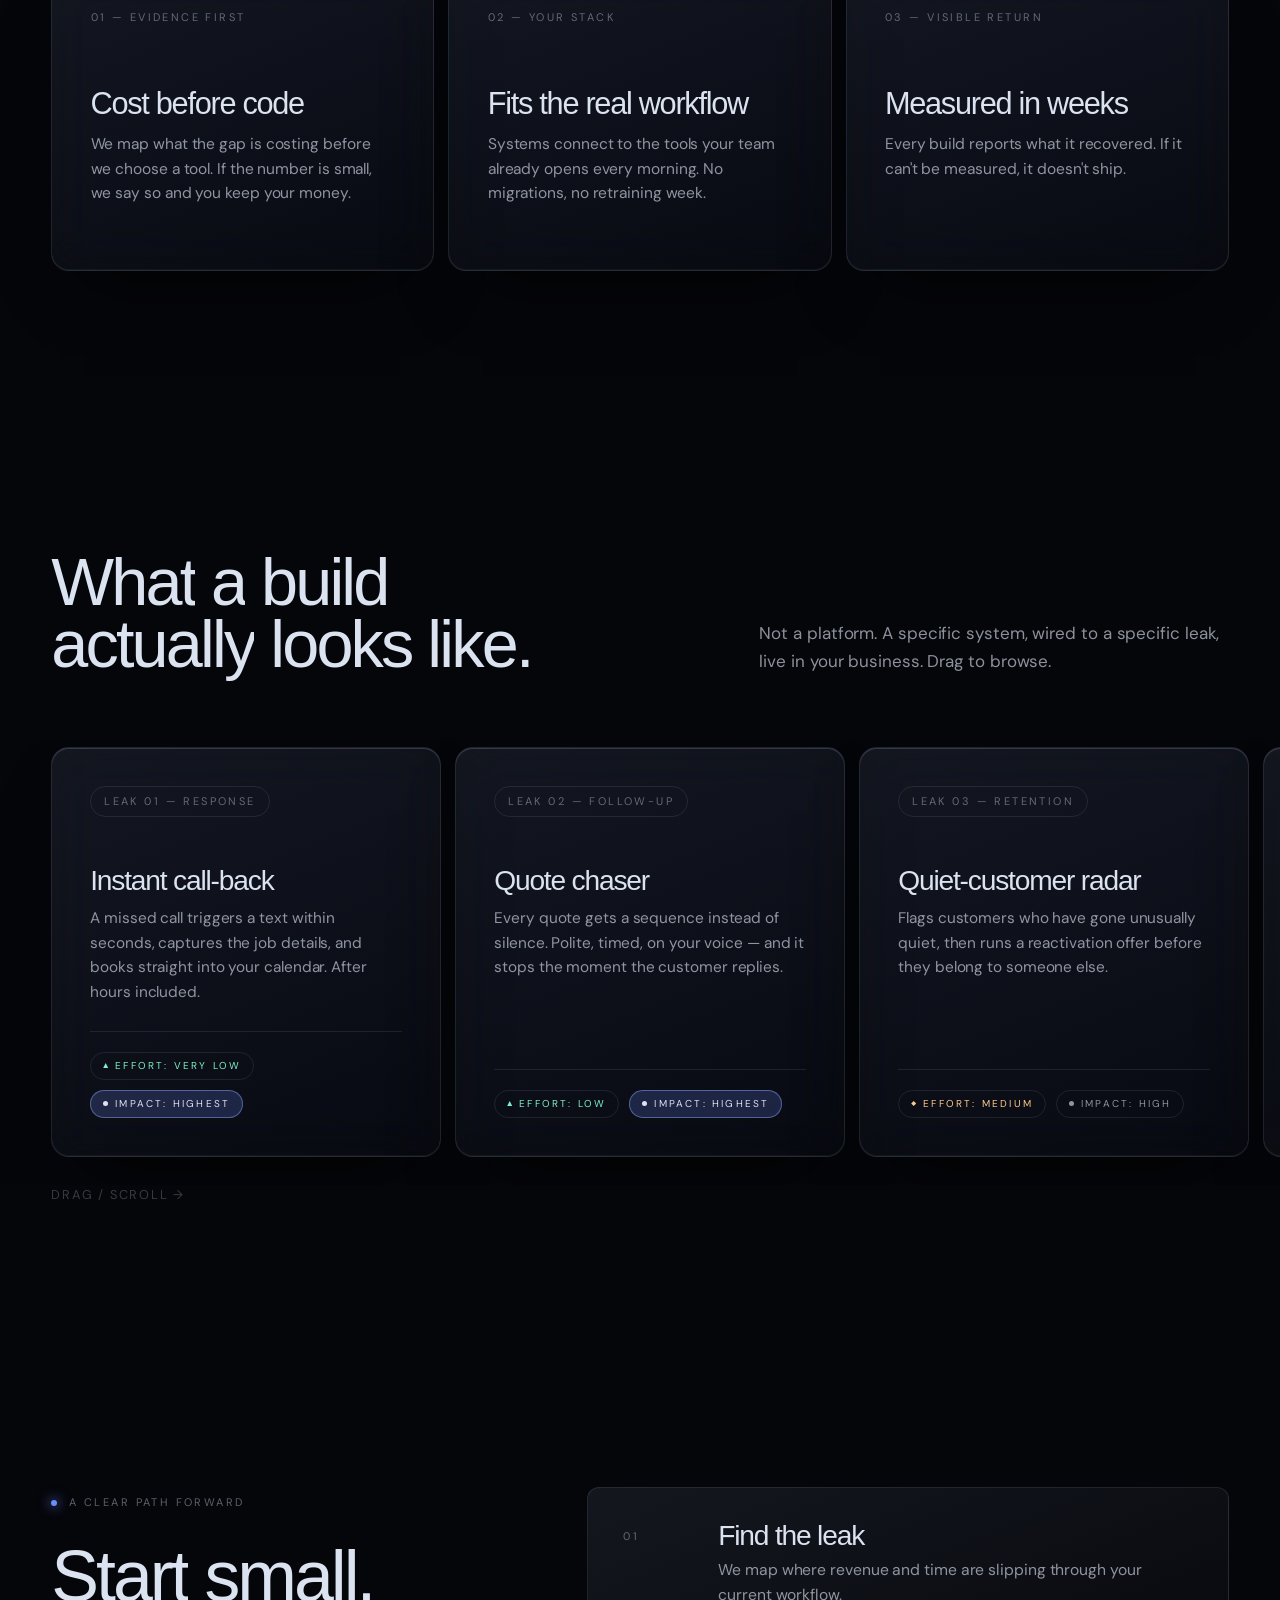
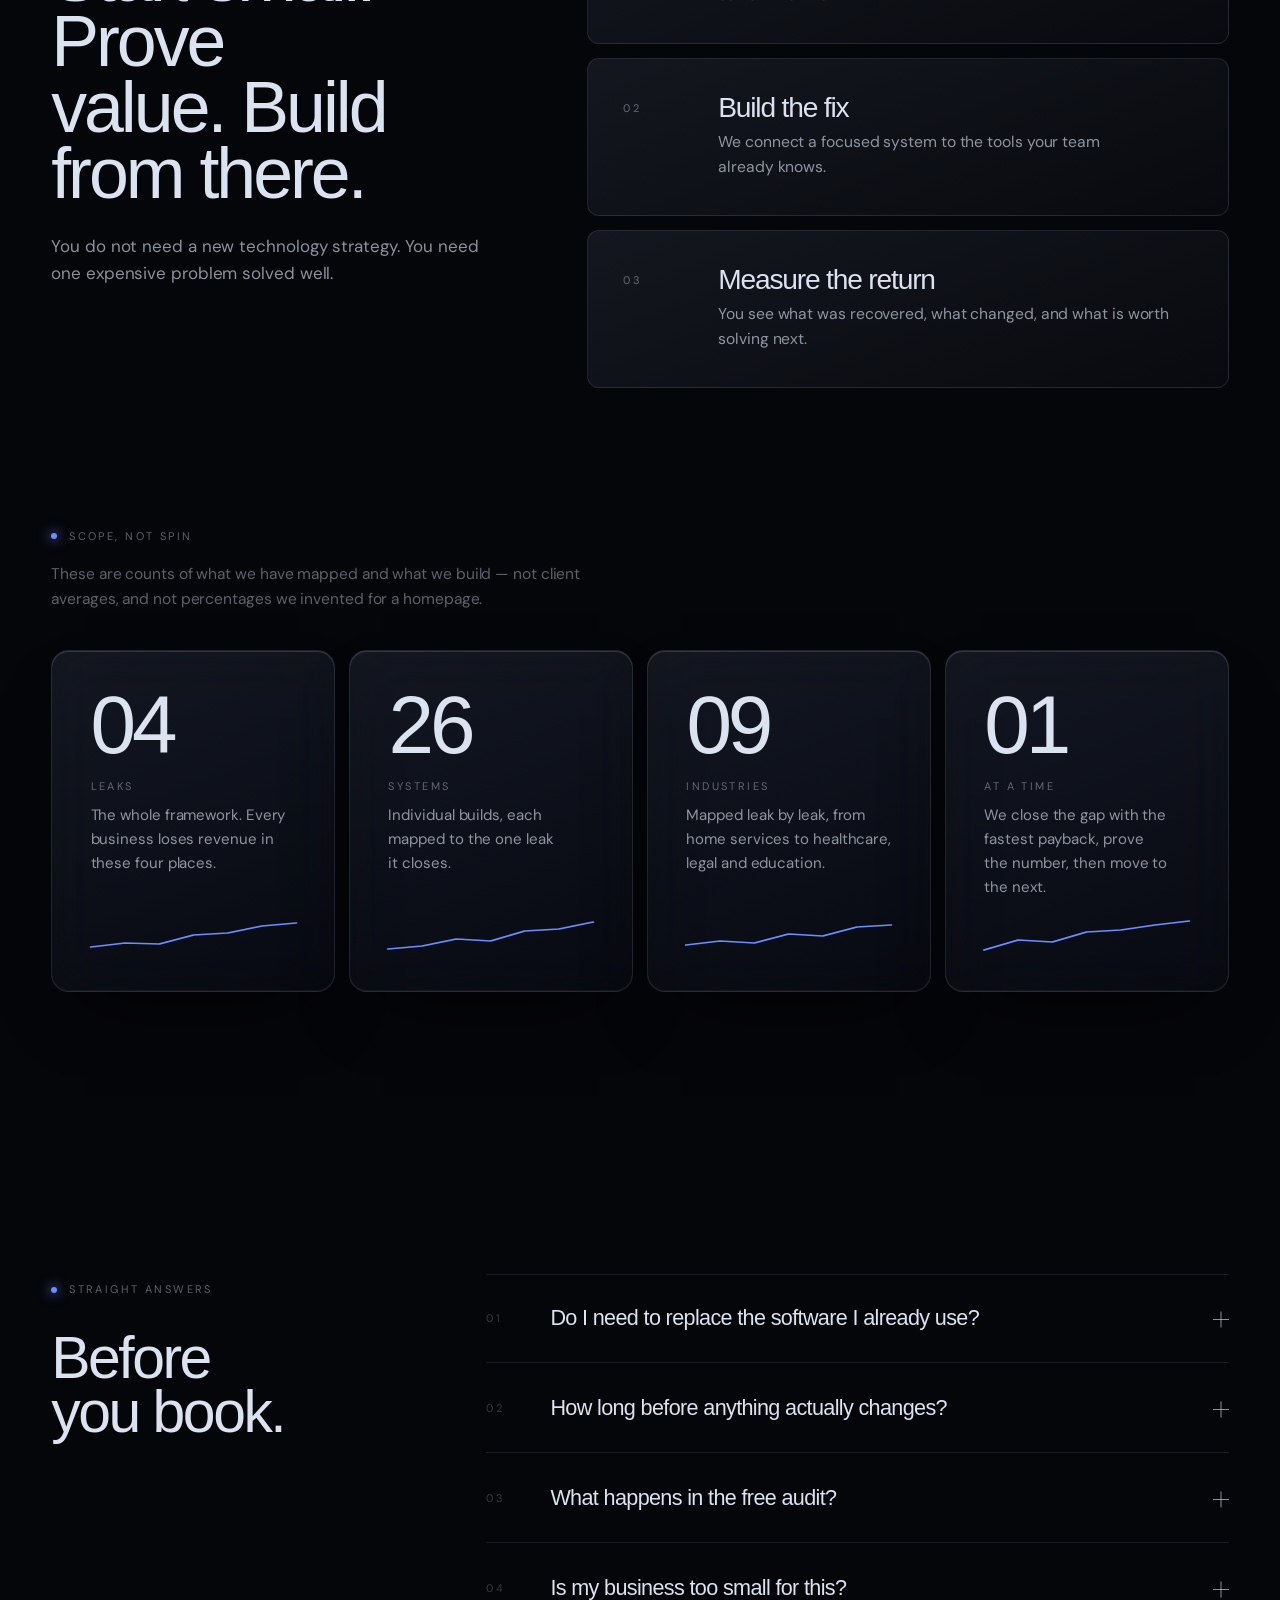
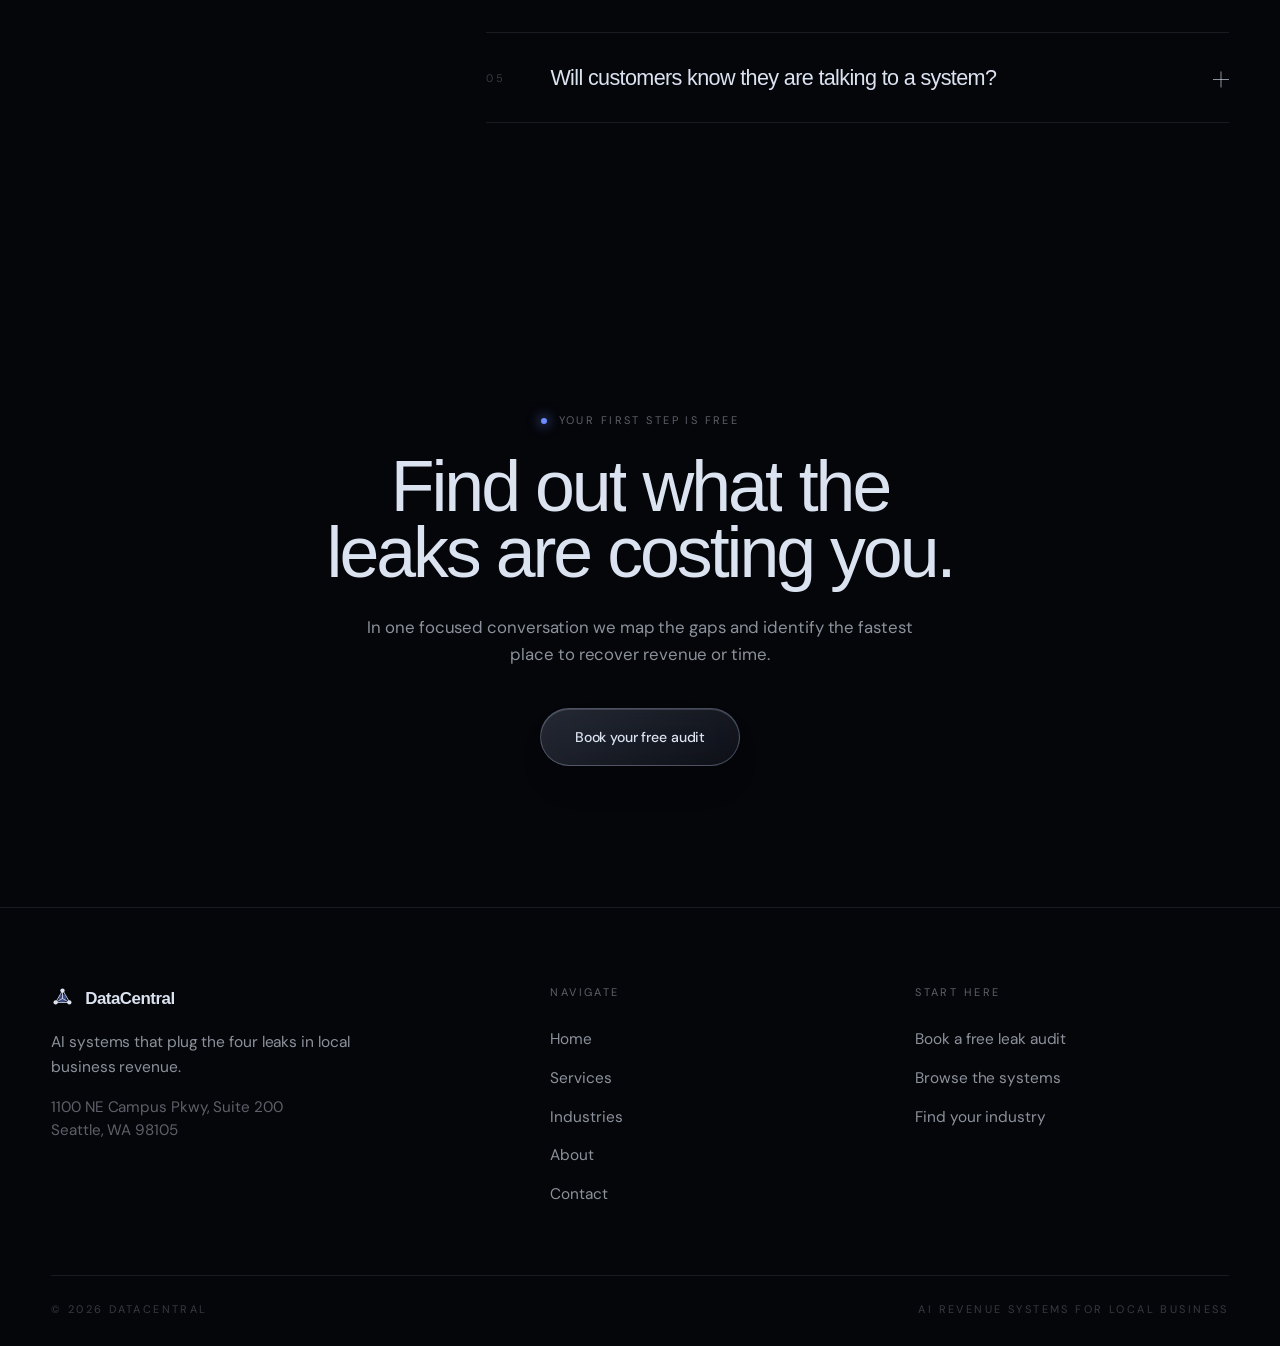
==== commit dff173e7: "Add Partnerships section, partner logos, and Seattle address - Add Partnerships section to About pag" ====
--- a/index.html
+++ b/index.html
@@ -439,6 +439,9 @@
           DataCentral
         </a>
         <p>AI systems that plug the four leaks in local business revenue.</p>
+        <address class="footer-address">
+          <a href="https://maps.google.com/?q=1100+NE+Campus+Pkwy+Suite+200,+Seattle,+WA+98105" target="_blank" rel="noopener noreferrer">1100 NE Campus Pkwy, Suite 200<br />Seattle, WA 98105</a>
+        </address>
       </div>
       <div>
         <h4>Navigate</h4>
--- a/style.css
+++ b/style.css
@@ -2240,6 +2240,79 @@
   font-size: 0.97rem;
 }
 
+/* ---------- 25b. Partnerships ---------- */
+.partners-band {
+  padding: 0 var(--gutter) var(--bay);
+}
+
+.partners-inner {
+  max-width: var(--shell);
+  margin: 0 auto;
+}
+
+.partners-inner > h2 {
+  font-size: clamp(2.1rem, 4.4vw, 3.6rem);
+  max-width: 16ch;
+  margin-bottom: 22px;
+}
+
+.partners-lead {
+  max-width: 54ch;
+  margin-bottom: clamp(40px, 5vw, 64px);
+  color: var(--ink-2);
+  font-size: 1.02rem;
+}
+
+.partners-logos {
+  list-style: none;
+  margin: 0;
+  padding: 0;
+  display: grid;
+  grid-template-columns: repeat(2, 1fr);
+  gap: 14px;
+  max-width: 760px;
+}
+
+.partners-logos li {
+  display: flex;
+  align-items: center;
+  justify-content: center;
+  padding: clamp(28px, 3.4vw, 48px);
+  border-radius: var(--radius-sm);
+  border: 1px solid var(--glass-edge);
+  background: linear-gradient(158deg, var(--glass-top), var(--glass-bottom));
+  transition: border-color 0.5s var(--ease), transform 0.5s var(--ease);
+}
+
+.partners-logos li:hover {
+  border-color: var(--glass-edge-lit);
+  transform: translateY(-5px);
+}
+
+.partners-logos img {
+  display: block;
+  width: 100%;
+  max-height: 70px;
+  object-fit: contain;
+  transition: opacity 0.5s var(--ease);
+}
+
+/* The Microsoft graphic is a taller, two-line composition, so it needs more
+   vertical room than the single-line wordmarks to read at a comparable size. */
+.partners-logos li:nth-child(2) img {
+  max-height: 120px;
+}
+
+.partners-logos li:hover img {
+  opacity: 0.88;
+}
+
+@media (max-width: 720px) {
+  .partners-logos {
+    grid-template-columns: 1fr;
+  }
+}
+
 /* ---------- 26. Contact ---------- */
 .contact-layout {
   display: grid;
@@ -2432,6 +2505,45 @@
   max-width: 32ch;
   color: var(--ink-2);
   font-size: 0.97rem;
+}
+
+.footer-address {
+  margin-top: 16px;
+  font-style: normal;
+  color: var(--ink-3);
+  font-size: 0.95rem;
+  line-height: 1.55;
+}
+
+.footer-address a {
+  color: inherit;
+  text-decoration: none;
+  transition: color 0.35s var(--ease);
+}
+
+.footer-address a:hover {
+  color: var(--ink);
+}
+
+/* Location line under the About closing CTA */
+.closing-location {
+  margin-top: 26px;
+  font-style: normal;
+  color: var(--ink-3);
+  font-size: 0.95rem;
+  letter-spacing: 0.01em;
+}
+
+.closing-location a {
+  color: var(--ink-2);
+  text-decoration: none;
+  border-bottom: 1px solid var(--hairline);
+  transition: color 0.35s var(--ease), border-color 0.35s var(--ease);
+}
+
+.closing-location a:hover {
+  color: var(--ink);
+  border-color: var(--glass-edge-lit);
 }
 
 .footer-container ul li + li {
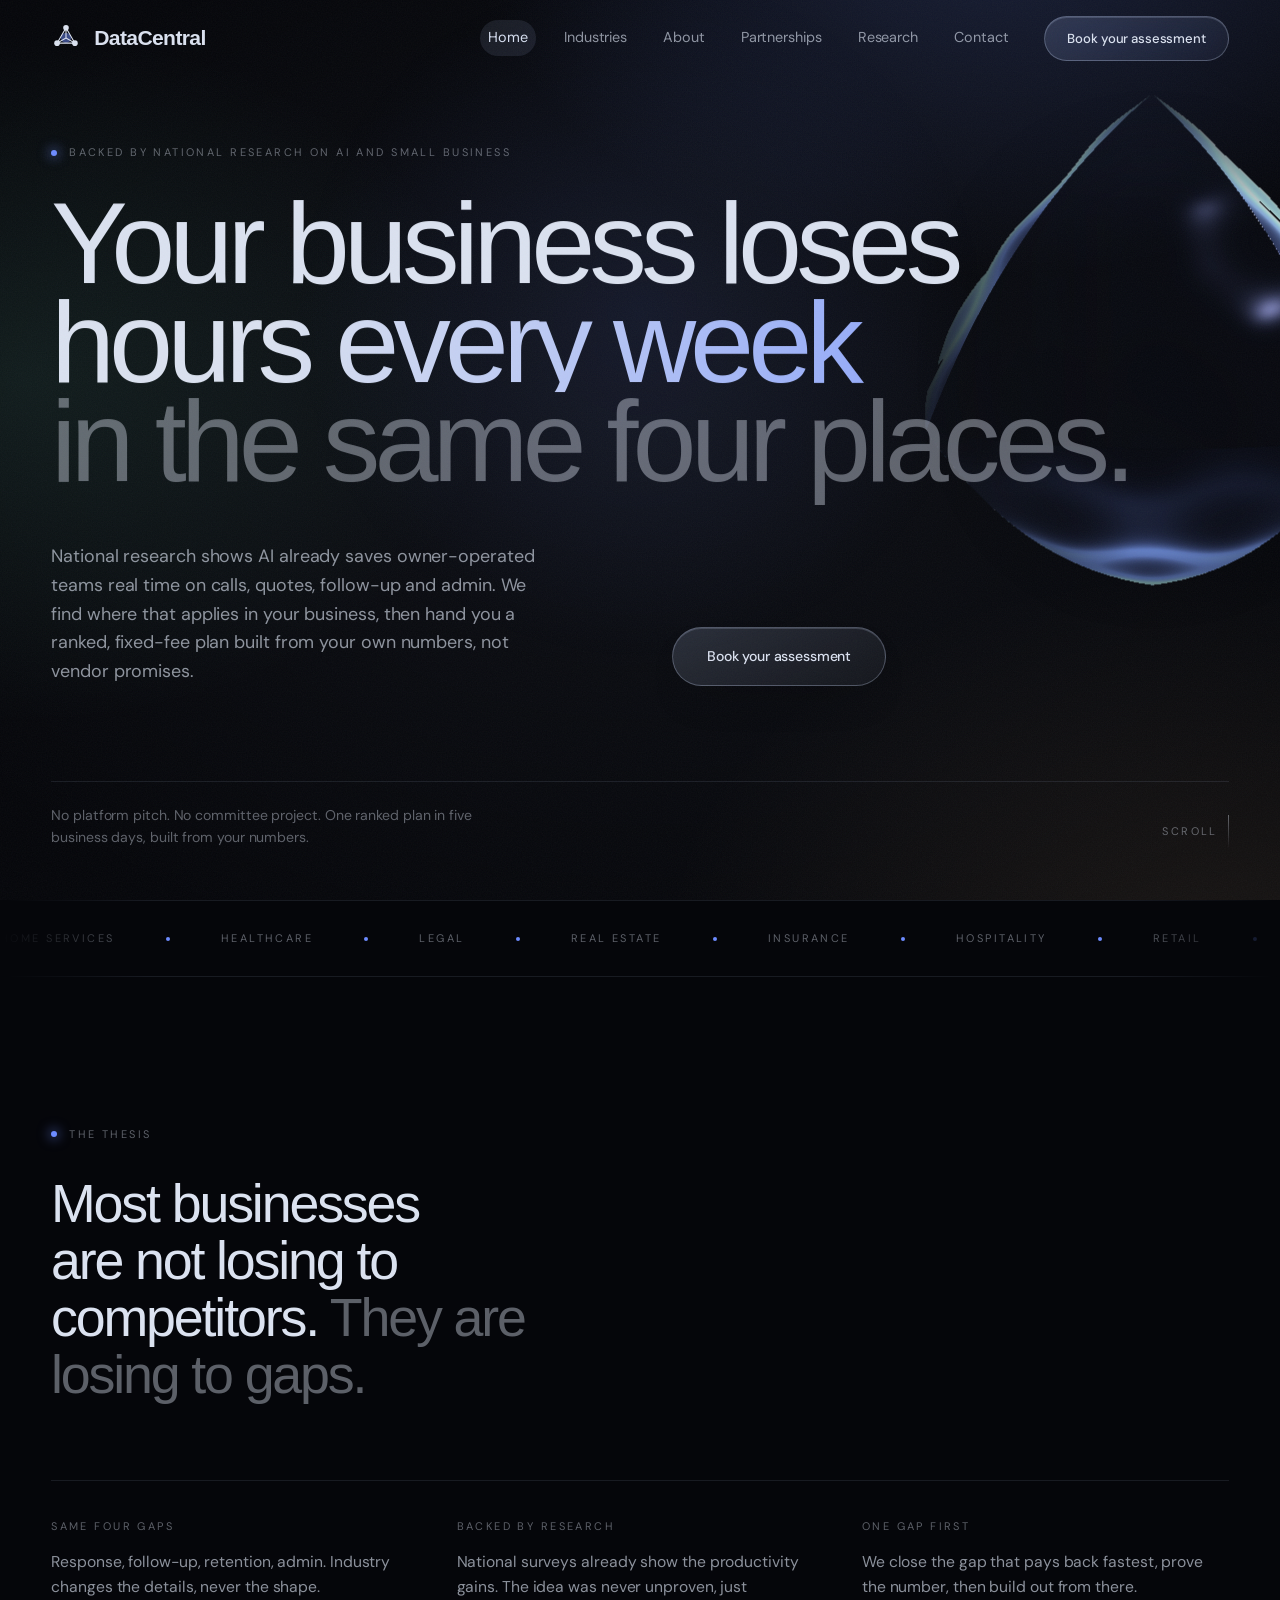
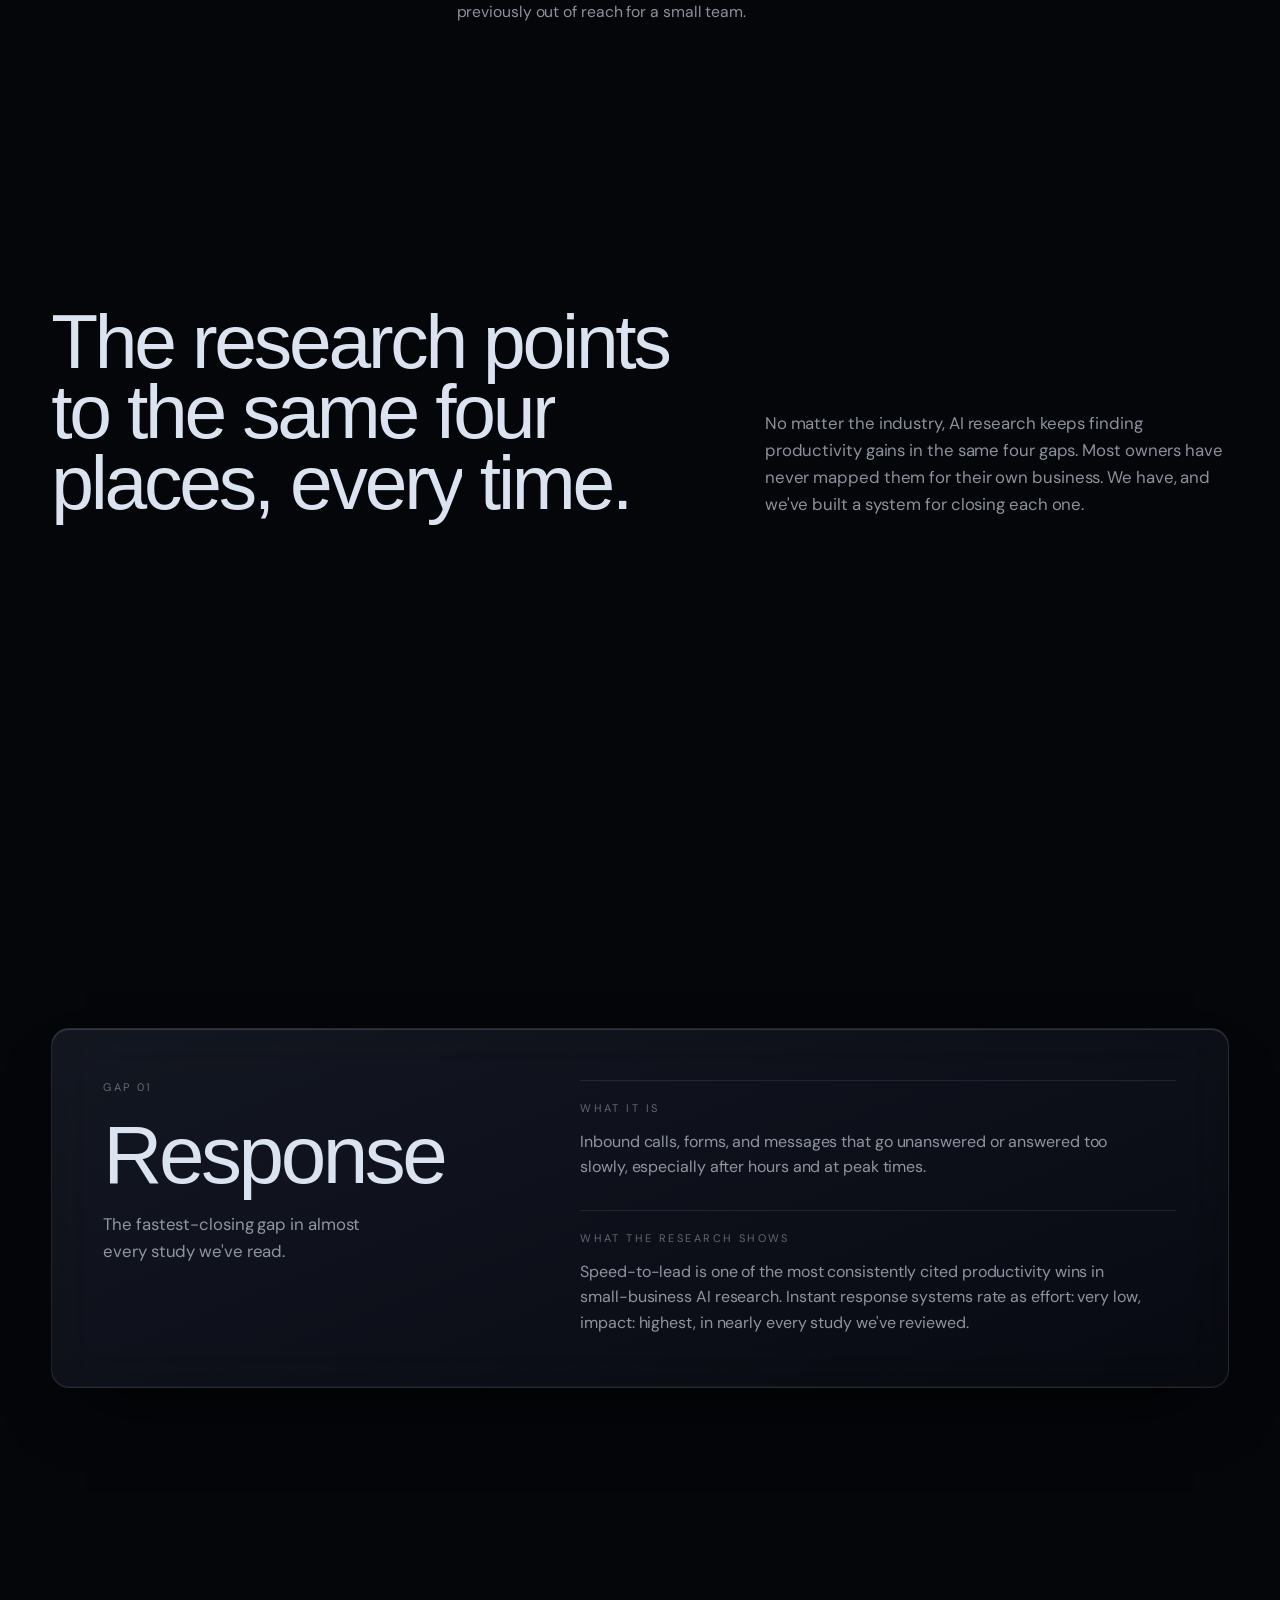
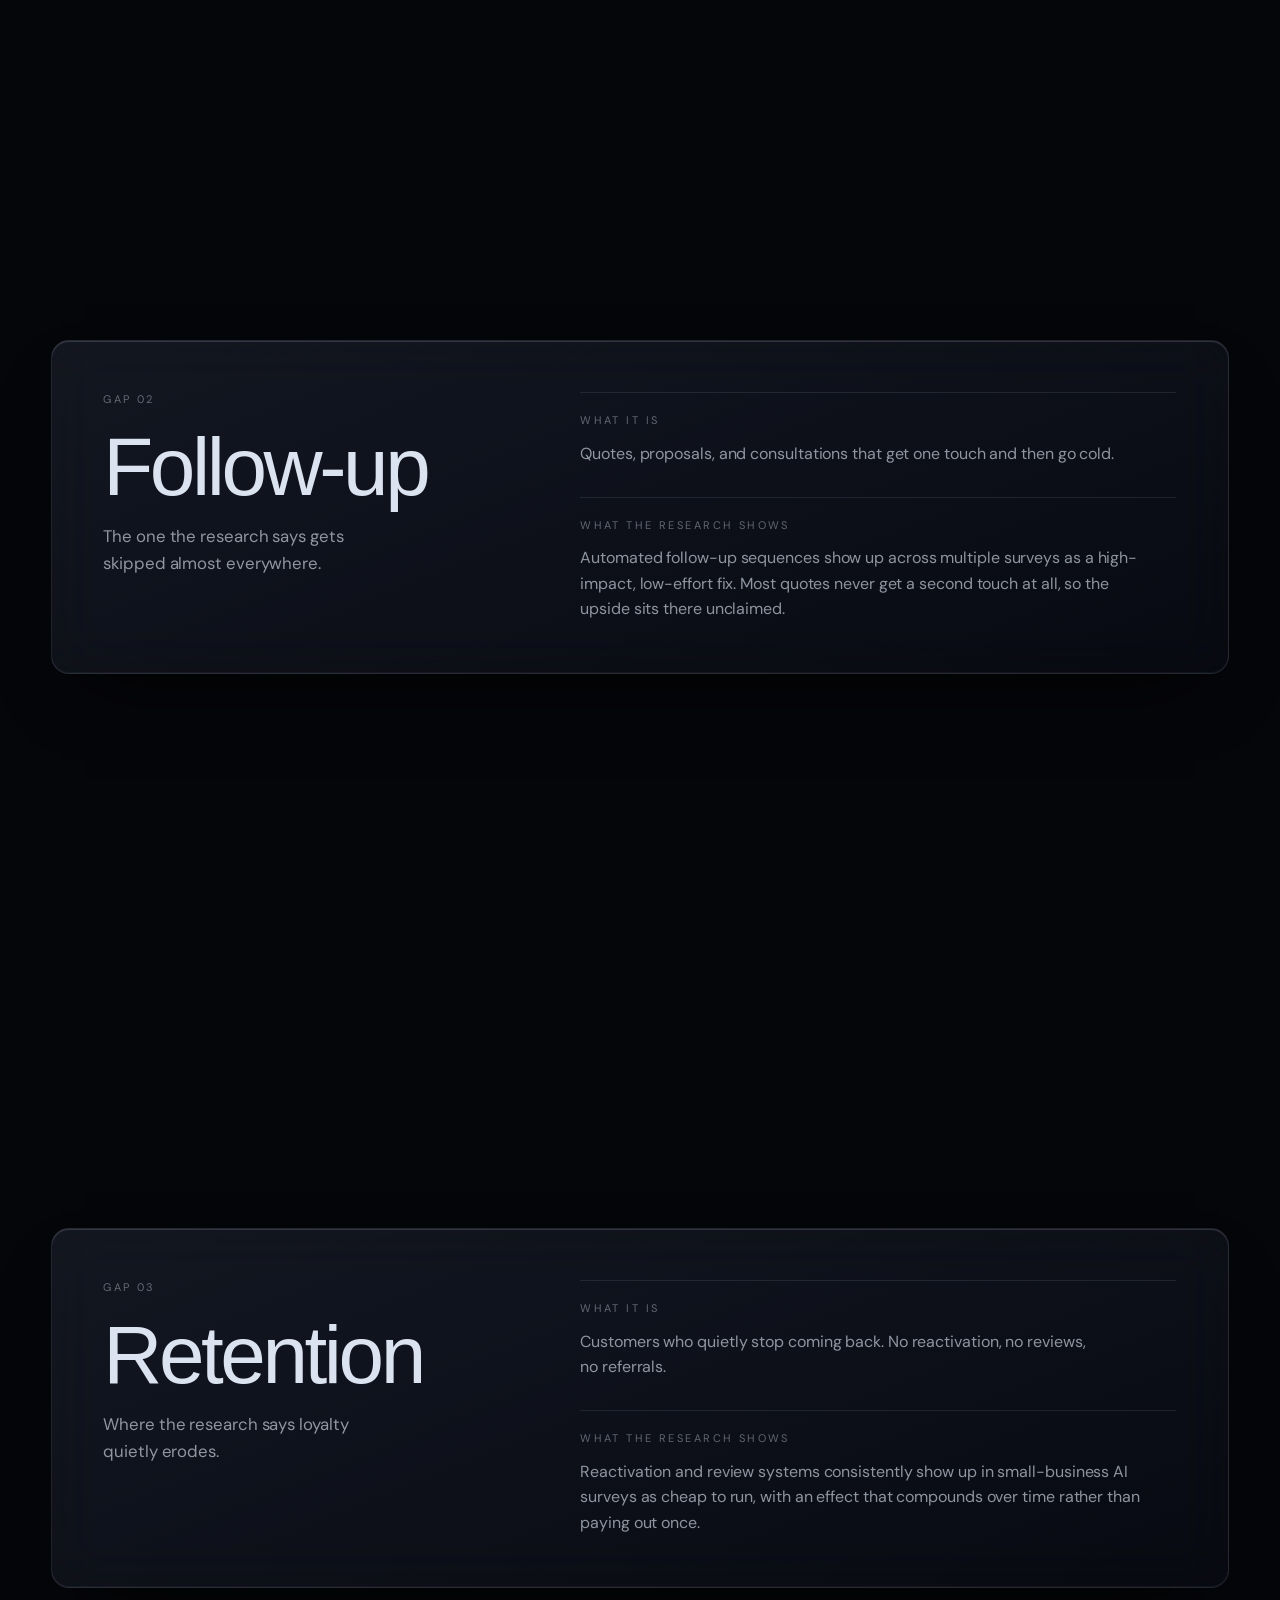
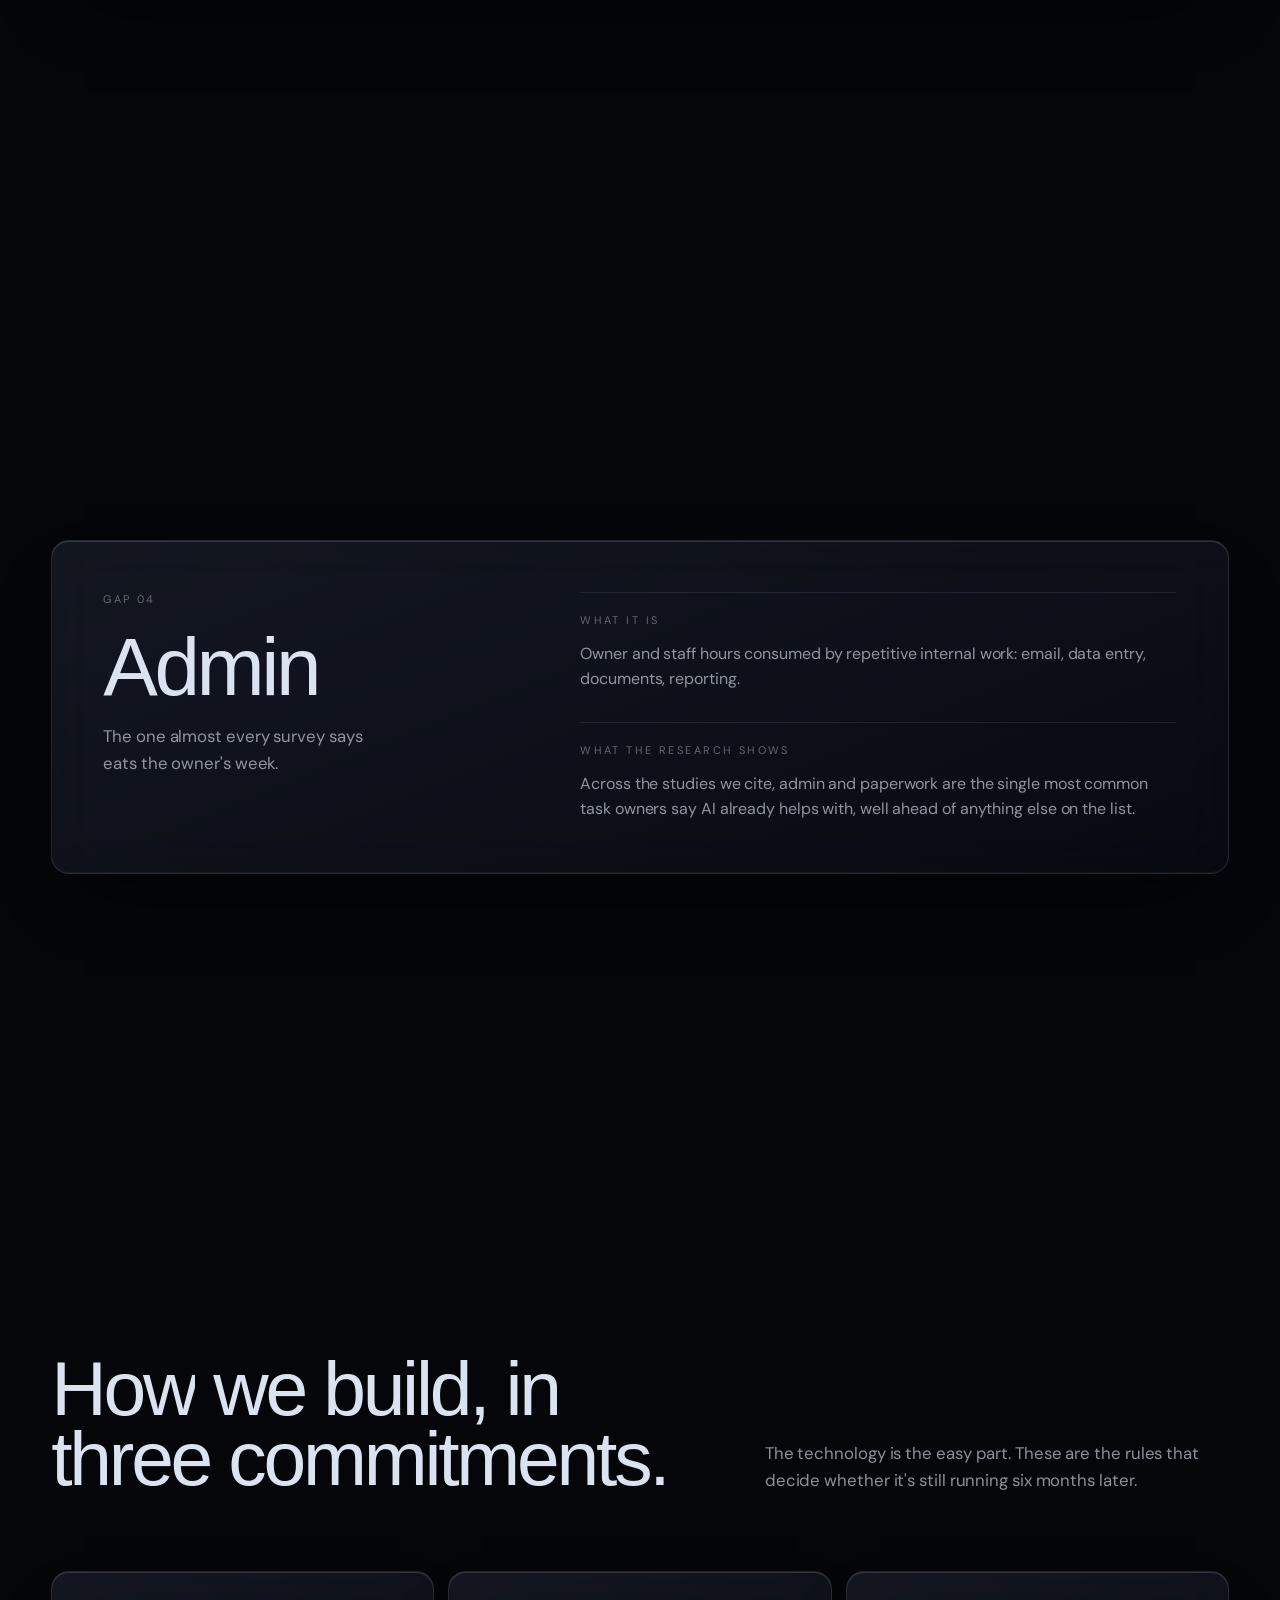
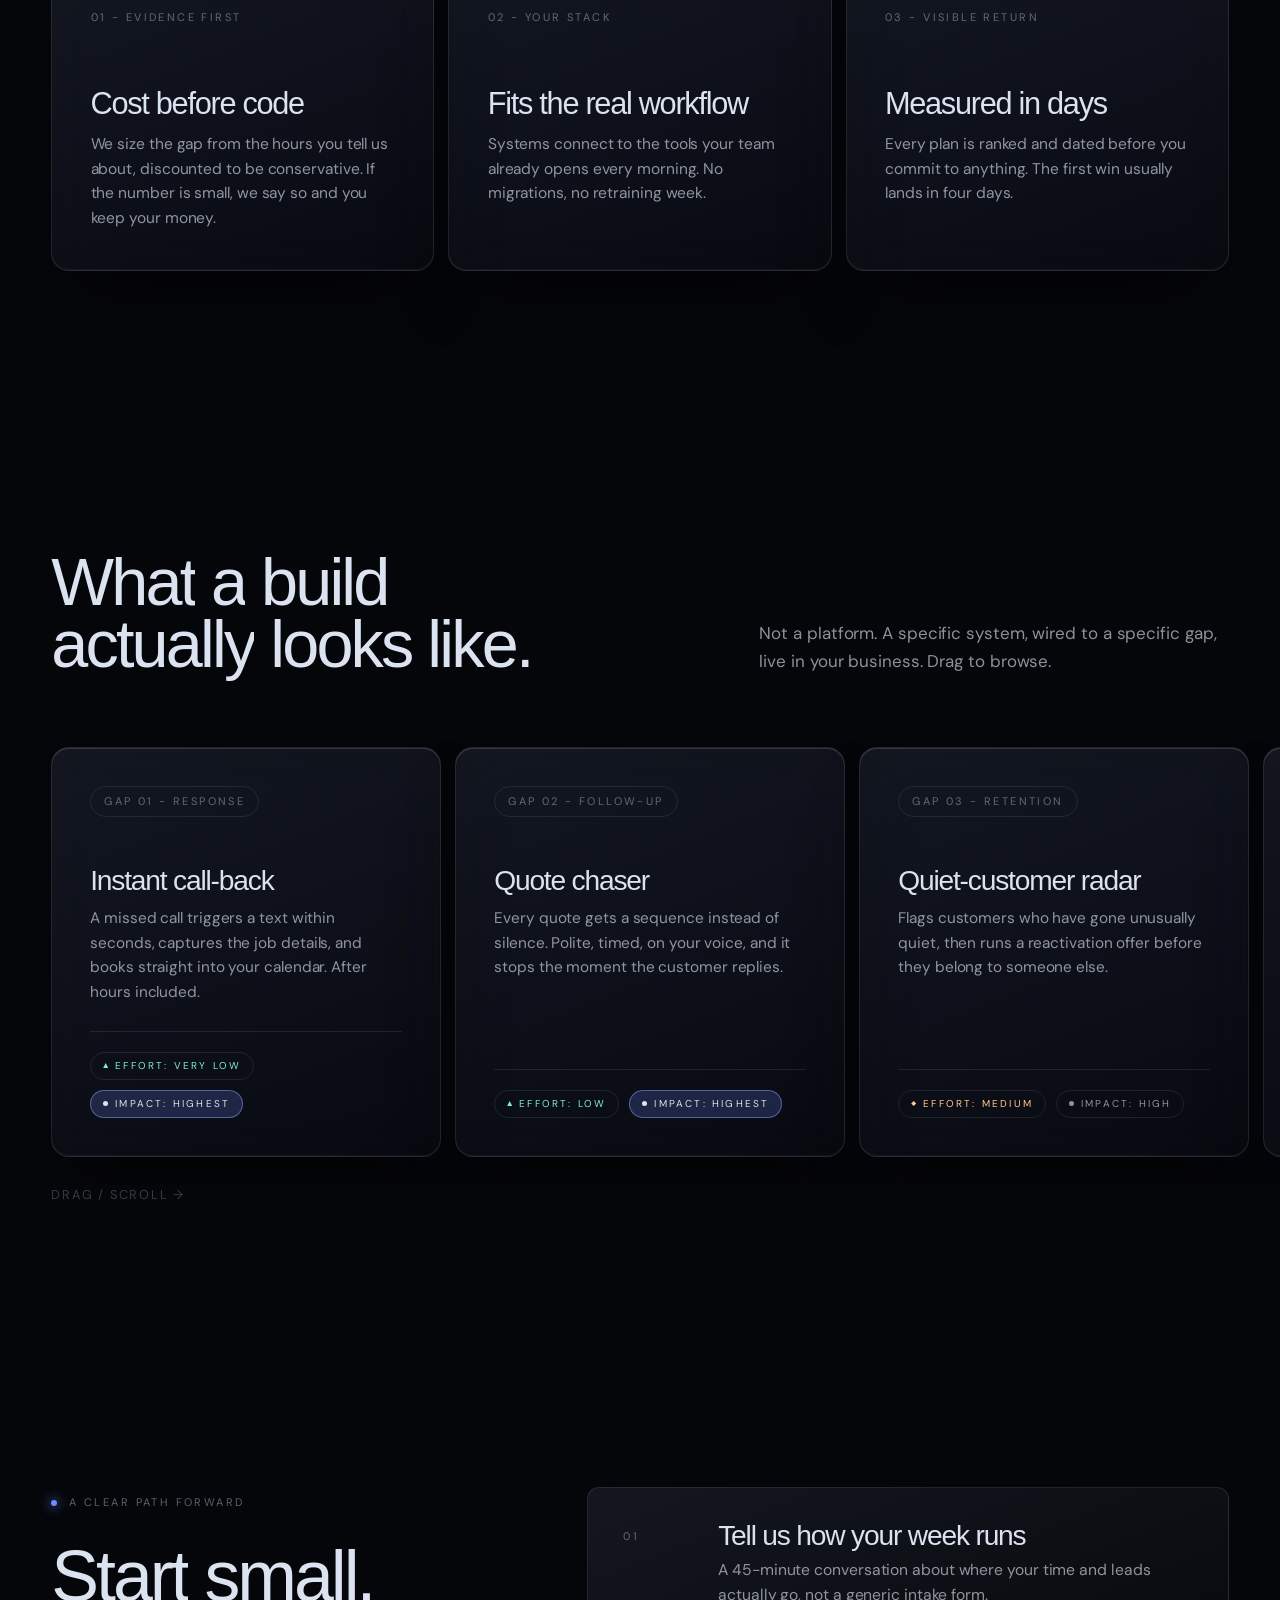
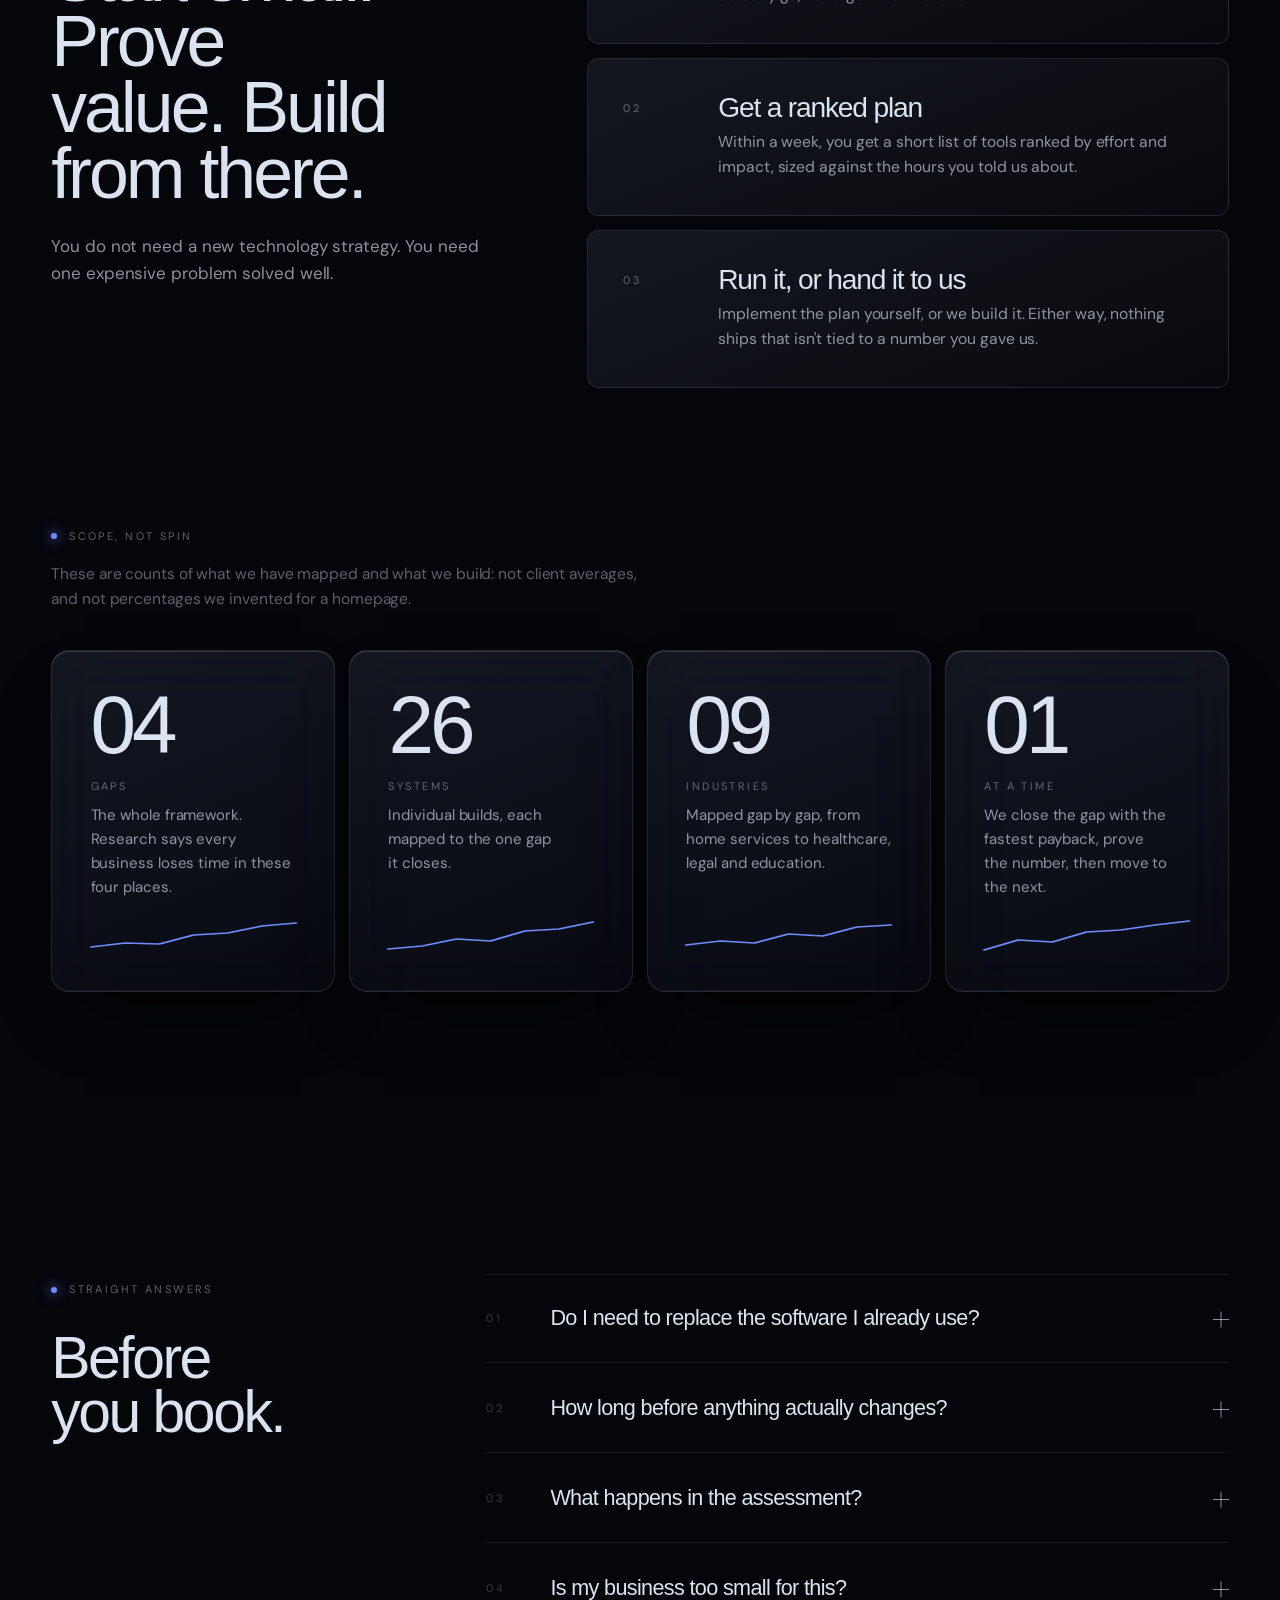
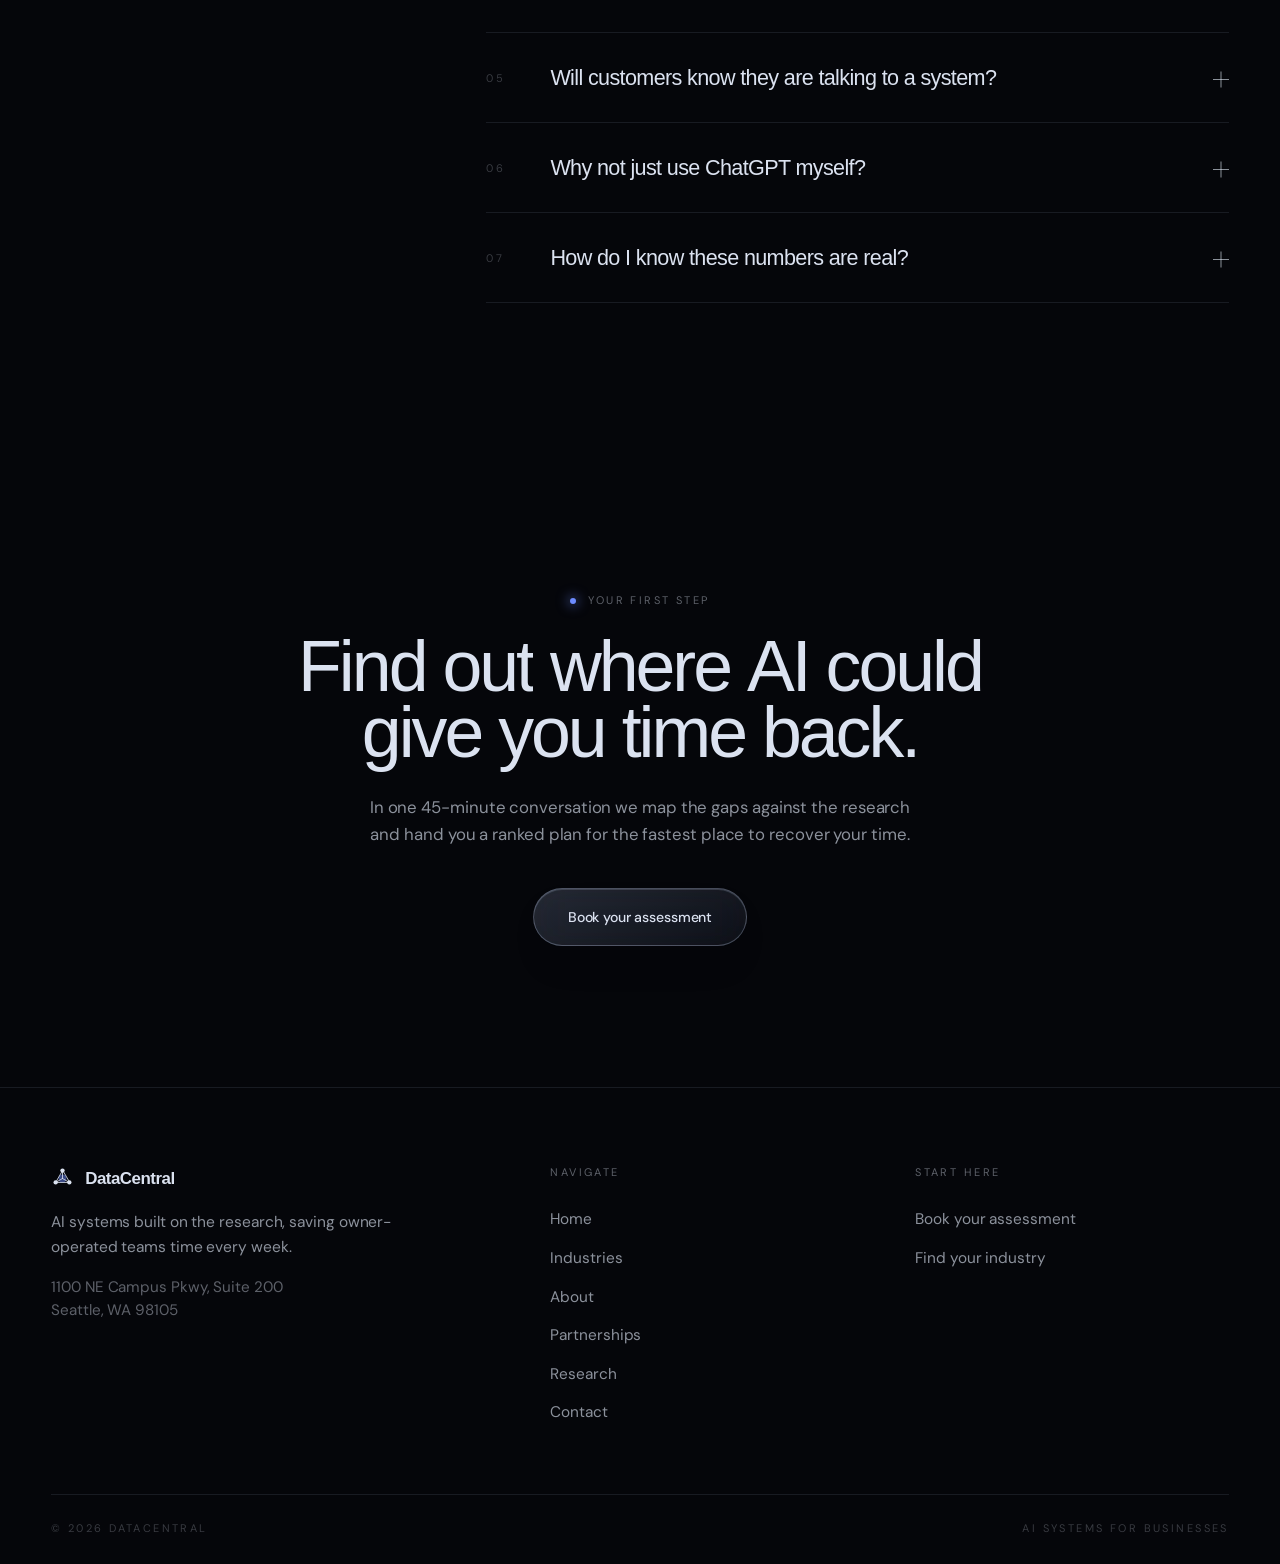
==== commit 82122eb2: "Add Partnerships/Research pages, rework messaging to research-backed positioning Adds a Partnerships" ====
--- a/index.html
+++ b/index.html
@@ -4,12 +4,12 @@
   <meta charset="UTF-8" />
   <meta name="viewport" content="width=device-width, initial-scale=1.0" />
   <title>Home | DataCentral</title>
-  <meta name="description" content="DataCentral builds practical AI systems that recover missed revenue and save time for local businesses." />
+  <meta name="description" content="DataCentral builds AI systems, backed by small-business research, that give owner-operated teams time back." />
   <meta name="theme-color" content="#05060a" />
   <link rel="canonical" href="https://datacentral.example/" />
   <meta property="og:type" content="website" />
-  <meta property="og:title" content="DataCentral — AI systems for local business" />
-  <meta property="og:description" content="We find the missed calls, cold quotes, quiet customers, and buried admin costing you money — then build the systems that close them." />
+  <meta property="og:title" content="DataCentral: AI systems for business" />
+  <meta property="og:description" content="National research shows where AI already saves owner-operated teams time, on calls, quotes, follow-up and admin. We find where that applies to you, then build the systems that close the gap." />
   <meta name="twitter:card" content="summary_large_image" />
   <link rel="icon" href="data:image/svg+xml,%3Csvg xmlns='http://www.w3.org/2000/svg' viewBox='0 0 32 32'%3E%3Crect width='32' height='32' rx='7' fill='%2305060a'/%3E%3Ccircle cx='16' cy='16.5' r='4.6' fill='%236d8cff' opacity='.55'/%3E%3Cg fill='none' stroke='%23f6f8fc' stroke-width='1.3' stroke-linecap='round' stroke-linejoin='round'%3E%3Cpath d='M16 7 7.8 21.2h16.4z'/%3E%3Cpath d='M16 7v9.5M16 16.5 7.8 21.2M16 16.5 24.2 21.2'/%3E%3C/g%3E%3Cg fill='%23f6f8fc'%3E%3Ccircle cx='16' cy='7' r='2.7'/%3E%3Ccircle cx='7.8' cy='21.2' r='2.7'/%3E%3Ccircle cx='24.2' cy='21.2' r='2.7'/%3E%3C/g%3E%3C/svg%3E" />
   <link rel="preconnect" href="https://api.fontshare.com" crossorigin />
@@ -58,14 +58,15 @@
       <nav>
         <ul>
           <li><a href="index.html" class="active">Home</a></li>
-          <li><a href="services.html">Services</a></li>
           <li><a href="industries.html">Industries</a></li>
           <li><a href="about.html">About</a></li>
+          <li><a href="partnerships.html">Partnerships</a></li>
+          <li><a href="research.html">Research</a></li>
           <li><a href="contact.html">Contact</a></li>
         </ul>
       </nav>
       <div class="nav-actions">
-        <a href="contact.html" class="btn btn-sm nav-cta">Free audit</a>
+        <a href="contact.html" class="btn btn-sm nav-cta">Book your assessment</a>
       </div>
     </div>
     <div class="scroll-progress" aria-hidden="true"></div>
@@ -75,22 +76,21 @@
     <section class="hero">
       <div class="hero-canvas" data-crystal aria-hidden="true"></div>
       <div class="hero-body">
-        <p class="eyebrow" data-reveal>AI systems for local business</p>
+        <p class="eyebrow" data-reveal>Backed by national research on AI and small business</p>
         <h1 data-lines>
-          <span class="line"><span>Your business is</span></span>
-          <span class="line"><span class="glow">leaking revenue</span></span>
-          <span class="line"><span class="dim">in four places.</span></span>
+          <span class="line"><span>Your business loses</span></span>
+          <span class="line"><span class="glow">hours every week</span></span>
+          <span class="line"><span class="dim">in the same four places.</span></span>
         </h1>
         <div class="hero-lower">
-          <p class="hero-lede" data-reveal>We find the missed calls, cold quotes, quiet customers, and buried admin costing you money — then build the practical systems that close them.</p>
+          <p class="hero-lede" data-reveal>National research shows AI already saves owner-operated teams real time on calls, quotes, follow-up and admin. We find where that applies in your business, then hand you a ranked, fixed-fee plan built from your own numbers, not vendor promises.</p>
           <div class="hero-actions" data-reveal>
-            <a href="contact.html" class="btn">Book a free leak audit</a>
-            <a href="services.html" class="link-arrow">See the systems <span aria-hidden="true">&rarr;</span></a>
+            <a href="contact.html" class="btn">Book your assessment</a>
           </div>
         </div>
       </div>
       <div class="hero-foot">
-        <p>No platform pitch. No transformation project. One leak, fixed first — measured in weeks, not years.</p>
+        <p>No platform pitch. No committee project. One ranked plan in five business days, built from your numbers.</p>
         <span class="scroll-cue">Scroll</span>
       </div>
     </section>
@@ -104,7 +104,7 @@
     <section class="thesis">
       <span class="section-kicker" data-reveal>The thesis</span>
       <p class="thesis-quote" data-lines>
-        <span class="line"><span>Most local businesses</span></span>
+        <span class="line"><span>Most businesses</span></span>
         <span class="line"><span>are not losing to</span></span>
         <span class="line"><span>competitors. <em>They are</em></span></span>
         <span class="line"><span><em>losing to gaps.</em></span></span>
@@ -115,11 +115,11 @@
           <p>Response, follow-up, retention, admin. Industry changes the details, never the shape.</p>
         </div>
         <div class="thesis-fact" data-reveal>
-          <span>Already proven</span>
-          <p>Every fix already runs quietly inside larger, better-resourced companies. The idea was never the barrier.</p>
+          <span>Backed by research</span>
+          <p>National surveys already show the productivity gains. The idea was never unproven, just previously out of reach for a small team.</p>
         </div>
         <div class="thesis-fact" data-reveal>
-          <span>One leak first</span>
+          <span>One gap first</span>
           <p>We close the gap that pays back fastest, prove the number, then build out from there.</p>
         </div>
       </div>
@@ -127,8 +127,8 @@
 
     <section class="section" id="leaks">
       <div class="section-head">
-        <h2 class="section-title" data-reveal>Every local business leaks in the same four places.</h2>
-        <p class="section-lede" data-reveal>No matter the industry, revenue drains through the same four gaps. Most owners have never mapped them. We have — and we've built a system for closing each one.</p>
+        <h2 class="section-title" data-reveal>The research points to the same four places, every time.</h2>
+        <p class="section-lede" data-reveal>No matter the industry, AI research keeps finding productivity gains in the same four gaps. Most owners have never mapped them for their own business. We have, and we've built a system for closing each one.</p>
       </div>
     </section>
 
@@ -136,18 +136,18 @@
       <article class="pin">
         <div class="pin-inner glass">
           <div>
-            <p class="pin-num">Leak 01</p>
+            <p class="pin-num">Gap 01</p>
             <h3>Response</h3>
-            <p class="pin-tag">The leads you never even know you lost.</p>
+            <p class="pin-tag">The fastest-closing gap in almost every study we've read.</p>
           </div>
           <div class="pin-cells">
             <div class="pin-cell">
               <span class="cell-label">What it is</span>
-              <p>Inbound calls, forms, and messages that go unanswered or answered too slowly — especially after hours and at peak times.</p>
-            </div>
-            <div class="pin-cell">
-              <span class="cell-label">What it costs</span>
-              <p>Revenue that never enters the pipeline. You never even know it happened.</p>
+              <p>Inbound calls, forms, and messages that go unanswered or answered too slowly, especially after hours and at peak times.</p>
+            </div>
+            <div class="pin-cell">
+              <span class="cell-label">What the research shows</span>
+              <p>Speed-to-lead is one of the most consistently cited productivity wins in small-business AI research. Instant response systems rate as effort: very low, impact: highest, in nearly every study we've reviewed.</p>
             </div>
           </div>
         </div>
@@ -156,9 +156,9 @@
       <article class="pin">
         <div class="pin-inner glass">
           <div>
-            <p class="pin-num">Leak 02</p>
+            <p class="pin-num">Gap 02</p>
             <h3>Follow-up</h3>
-            <p class="pin-tag">Money you already earned, never collected.</p>
+            <p class="pin-tag">The one the research says gets skipped almost everywhere.</p>
           </div>
           <div class="pin-cells">
             <div class="pin-cell">
@@ -166,8 +166,8 @@
               <p>Quotes, proposals, and consultations that get one touch and then go cold.</p>
             </div>
             <div class="pin-cell">
-              <span class="cell-label">What it costs</span>
-              <p>The largest recoverable pool in most businesses — revenue already earned but never collected.</p>
+              <span class="cell-label">What the research shows</span>
+              <p>Automated follow-up sequences show up across multiple surveys as a high-impact, low-effort fix. Most quotes never get a second touch at all, so the upside sits there unclaimed.</p>
             </div>
           </div>
         </div>
@@ -176,9 +176,9 @@
       <article class="pin">
         <div class="pin-inner glass">
           <div>
-            <p class="pin-num">Leak 03</p>
+            <p class="pin-num">Gap 03</p>
             <h3>Retention</h3>
-            <p class="pin-tag">The customers who just stop coming back.</p>
+            <p class="pin-tag">Where the research says loyalty quietly erodes.</p>
           </div>
           <div class="pin-cells">
             <div class="pin-cell">
@@ -186,8 +186,8 @@
               <p>Customers who quietly stop coming back. No reactivation, no reviews, no referrals.</p>
             </div>
             <div class="pin-cell">
-              <span class="cell-label">What it costs</span>
-              <p>Slow erosion of the base, plus weaker local reputation and lead flow.</p>
+              <span class="cell-label">What the research shows</span>
+              <p>Reactivation and review systems consistently show up in small-business AI surveys as cheap to run, with an effect that compounds over time rather than paying out once.</p>
             </div>
           </div>
         </div>
@@ -196,18 +196,18 @@
       <article class="pin">
         <div class="pin-inner glass">
           <div>
-            <p class="pin-num">Leak 04</p>
+            <p class="pin-num">Gap 04</p>
             <h3>Admin</h3>
-            <p class="pin-tag">Your time, buried in busywork.</p>
+            <p class="pin-tag">The one almost every survey says eats the owner's week.</p>
           </div>
           <div class="pin-cells">
             <div class="pin-cell">
               <span class="cell-label">What it is</span>
-              <p>Owner and staff hours consumed by repetitive internal work — email, data entry, documents, reporting.</p>
-            </div>
-            <div class="pin-cell">
-              <span class="cell-label">What it costs</span>
-              <p>The owner's time, which is the scarcest resource in the business.</p>
+              <p>Owner and staff hours consumed by repetitive internal work: email, data entry, documents, reporting.</p>
+            </div>
+            <div class="pin-cell">
+              <span class="cell-label">What the research shows</span>
+              <p>Across the studies we cite, admin and paperwork are the single most common task owners say AI already helps with, well ahead of anything else on the list.</p>
             </div>
           </div>
         </div>
@@ -221,19 +221,19 @@
       </div>
       <div class="modes-grid">
         <article class="mode-card glass" data-reveal>
-          <span>01 — Evidence first</span>
+          <span>01 - Evidence first</span>
           <h3>Cost before code</h3>
-          <p>We map what the gap is costing before we choose a tool. If the number is small, we say so and you keep your money.</p>
+          <p>We size the gap from the hours you tell us about, discounted to be conservative. If the number is small, we say so and you keep your money.</p>
         </article>
         <article class="mode-card glass" data-reveal>
-          <span>02 — Your stack</span>
+          <span>02 - Your stack</span>
           <h3>Fits the real workflow</h3>
           <p>Systems connect to the tools your team already opens every morning. No migrations, no retraining week.</p>
         </article>
         <article class="mode-card glass" data-reveal>
-          <span>03 — Visible return</span>
-          <h3>Measured in weeks</h3>
-          <p>Every build reports what it recovered. If it can't be measured, it doesn't ship.</p>
+          <span>03 - Visible return</span>
+          <h3>Measured in days</h3>
+          <p>Every plan is ranked and dated before you commit to anything. The first win usually lands in four days.</p>
         </article>
       </div>
     </section>
@@ -241,11 +241,11 @@
     <section class="rail-section">
       <div class="rail-head">
         <h2 data-reveal>What a build actually looks like.</h2>
-        <p data-reveal>Not a platform. A specific system, wired to a specific leak, live in your business. Drag to browse.</p>
+        <p data-reveal>Not a platform. A specific system, wired to a specific gap, live in your business. Drag to browse.</p>
       </div>
       <div class="rail" data-rail>
         <article class="rail-card glass">
-          <span class="rail-tag">Leak 01 — Response</span>
+          <span class="rail-tag">Gap 01 - Response</span>
           <h3>Instant call-back</h3>
           <p>A missed call triggers a text within seconds, captures the job details, and books straight into your calendar. After hours included.</p>
           <div class="rail-meta">
@@ -254,16 +254,16 @@
           </div>
         </article>
         <article class="rail-card glass">
-          <span class="rail-tag">Leak 02 — Follow-up</span>
+          <span class="rail-tag">Gap 02 - Follow-up</span>
           <h3>Quote chaser</h3>
-          <p>Every quote gets a sequence instead of silence. Polite, timed, on your voice — and it stops the moment the customer replies.</p>
+          <p>Every quote gets a sequence instead of silence. Polite, timed, on your voice, and it stops the moment the customer replies.</p>
           <div class="rail-meta">
             <span class="badge badge-effort-low">Effort: low</span>
             <span class="badge badge-impact-highest">Impact: highest</span>
           </div>
         </article>
         <article class="rail-card glass">
-          <span class="rail-tag">Leak 03 — Retention</span>
+          <span class="rail-tag">Gap 03 - Retention</span>
           <h3>Quiet-customer radar</h3>
           <p>Flags customers who have gone unusually quiet, then runs a reactivation offer before they belong to someone else.</p>
           <div class="rail-meta">
@@ -272,7 +272,7 @@
           </div>
         </article>
         <article class="rail-card glass">
-          <span class="rail-tag">Leak 03 — Retention</span>
+          <span class="rail-tag">Gap 03 - Retention</span>
           <h3>Review engine</h3>
           <p>Asks at the moment the job went well, routes unhappy replies to you privately, and compounds your local search position.</p>
           <div class="rail-meta">
@@ -281,7 +281,7 @@
           </div>
         </article>
         <article class="rail-card glass">
-          <span class="rail-tag">Leak 04 — Admin</span>
+          <span class="rail-tag">Gap 04 - Admin</span>
           <h3>Inbox triage</h3>
           <p>Sorts, drafts, and files the repetitive mail your week disappears into. You approve; it sends.</p>
           <div class="rail-meta">
@@ -290,7 +290,7 @@
           </div>
         </article>
         <article class="rail-card glass">
-          <span class="rail-tag">Leak 04 — Admin</span>
+          <span class="rail-tag">Gap 04 - Admin</span>
           <h3>Document autopilot</h3>
           <p>Turns job notes into invoices, reports, and records without anyone retyping a line of it.</p>
           <div class="rail-meta">
@@ -313,22 +313,22 @@
           <li data-reveal>
             <span class="tabular">01</span>
             <div>
-              <h3>Find the leak</h3>
-              <p>We map where revenue and time are slipping through your current workflow.</p>
+              <h3>Tell us how your week runs</h3>
+              <p>A 45-minute conversation about where your time and leads actually go, not a generic intake form.</p>
             </div>
           </li>
           <li data-reveal>
             <span class="tabular">02</span>
             <div>
-              <h3>Build the fix</h3>
-              <p>We connect a focused system to the tools your team already knows.</p>
+              <h3>Get a ranked plan</h3>
+              <p>Within a week, you get a short list of tools ranked by effort and impact, sized against the hours you told us about.</p>
             </div>
           </li>
           <li data-reveal>
             <span class="tabular">03</span>
             <div>
-              <h3>Measure the return</h3>
-              <p>You see what was recovered, what changed, and what is worth solving next.</p>
+              <h3>Run it, or hand it to us</h3>
+              <p>Implement the plan yourself, or we build it. Either way, nothing ships that isn't tied to a number you gave us.</p>
             </div>
           </li>
         </ol>
@@ -338,25 +338,25 @@
     <section class="stats">
       <div class="stats-head">
         <span class="section-kicker" data-reveal>Scope, not spin</span>
-        <p data-reveal>These are counts of what we have mapped and what we build — not client averages, and not percentages we invented for a homepage.</p>
+        <p data-reveal>These are counts of what we have mapped and what we build: not client averages, and not percentages we invented for a homepage.</p>
       </div>
       <div class="stats-grid">
         <div class="stat glass" data-reveal>
           <span class="stat-value" data-count="4" data-pad="2">00</span>
-          <span class="stat-label">Leaks</span>
-          <p>The whole framework. Every business loses revenue in these four places.</p>
+          <span class="stat-label">Gaps</span>
+          <p>The whole framework. Research says every business loses time in these four places.</p>
           <svg class="spark" viewBox="0 0 120 34" preserveAspectRatio="none" aria-hidden="true"><path d="M0 28 L20 24 L40 25 L60 16 L80 14 L100 7 L120 4" /></svg>
         </div>
         <div class="stat glass" data-reveal>
           <span class="stat-value" data-count="26" data-pad="2">00</span>
           <span class="stat-label">Systems</span>
-          <p>Individual builds, each mapped to the one leak it closes.</p>
+          <p>Individual builds, each mapped to the one gap it closes.</p>
           <svg class="spark" viewBox="0 0 120 34" preserveAspectRatio="none" aria-hidden="true"><path d="M0 30 L20 27 L40 20 L60 22 L80 12 L100 10 L120 3" /></svg>
         </div>
         <div class="stat glass" data-reveal>
           <span class="stat-value" data-count="9" data-pad="2">00</span>
           <span class="stat-label">Industries</span>
-          <p>Mapped leak by leak, from home services to healthcare, legal and education.</p>
+          <p>Mapped gap by gap, from home services to healthcare, legal and education.</p>
           <svg class="spark" viewBox="0 0 120 34" preserveAspectRatio="none" aria-hidden="true"><path d="M0 26 L20 22 L40 24 L60 15 L80 17 L100 8 L120 6" /></svg>
         </div>
         <div class="stat glass" data-reveal>
@@ -380,7 +380,7 @@
             <span>Do I need to replace the software I already use?</span>
             <span class="faq-sign" aria-hidden="true"></span>
           </button>
-          <div class="faq-a"><div><p>No. Every system is built around the tools your team already opens — your phone system, inbox, calendar, and whatever you use for jobs or records. Replacing a working stack is the fastest way to get a project abandoned.</p></div></div>
+          <div class="faq-a"><div><p>No. Every system is built around the tools your team already opens: your phone system, inbox, calendar, and whatever you use for jobs or records. Replacing a working stack is the fastest way to get a project abandoned.</p></div></div>
         </div>
         <div class="faq-item">
           <button class="faq-q" type="button" aria-expanded="false">
@@ -388,15 +388,15 @@
             <span>How long before anything actually changes?</span>
             <span class="faq-sign" aria-hidden="true"></span>
           </button>
-          <div class="faq-a"><div><p>The first leak is usually closed in weeks, not quarters. We deliberately start with the fastest, most visible fix — an instant text-back on a missed call, for example — so you see a real result before committing to anything larger.</p></div></div>
+          <div class="faq-a"><div><p>Your ranked plan lands within a week, with a quick win usually live inside the first four days, an instant text-back on a missed call, for example, so you see a real result before committing to anything larger.</p></div></div>
         </div>
         <div class="faq-item">
           <button class="faq-q" type="button" aria-expanded="false">
             <span class="faq-index">03</span>
-            <span>What happens in the free audit?</span>
-            <span class="faq-sign" aria-hidden="true"></span>
-          </button>
-          <div class="faq-a"><div><p>One focused conversation. We walk through how enquiries, quotes, customers, and admin move through your business, identify the gaps with the clearest cost, and hand you a practical first step — whether we build it or not.</p></div></div>
+            <span>What happens in the assessment?</span>
+            <span class="faq-sign" aria-hidden="true"></span>
+          </button>
+          <div class="faq-a"><div><p>A 45-minute conversation about how enquiries, quotes, customers, and admin move through your business. From there, we rank the fixes by effort and impact and hand you a plan within a week, whether we build it or not.</p></div></div>
         </div>
         <div class="faq-item">
           <button class="faq-q" type="button" aria-expanded="false">
@@ -404,7 +404,7 @@
             <span>Is my business too small for this?</span>
             <span class="faq-sign" aria-hidden="true"></span>
           </button>
-          <div class="faq-a"><div><p>Small businesses feel these leaks hardest, because one missed call is a bigger share of the week. The four gaps do not require scale to be expensive — they only require a phone that rings and a quote that goes out.</p></div></div>
+          <div class="faq-a"><div><p>Small businesses feel these gaps hardest, because one missed call is a bigger share of the week. The four gaps do not require scale to be expensive. They only require a phone that rings and a quote that goes out.</p></div></div>
         </div>
         <div class="faq-item">
           <button class="faq-q" type="button" aria-expanded="false">
@@ -412,16 +412,32 @@
             <span>Will customers know they are talking to a system?</span>
             <span class="faq-sign" aria-hidden="true"></span>
           </button>
-          <div class="faq-a"><div><p>Systems are written in your voice and handle the mechanical part — acknowledging fast, capturing details, following up on schedule. Anything that needs judgment routes to a person. We do not build things that pretend to be you.</p></div></div>
+          <div class="faq-a"><div><p>Systems are written in your voice and handle the mechanical part: acknowledging fast, capturing details, following up on schedule. Anything that needs judgment routes to a person. We do not build things that pretend to be you.</p></div></div>
+        </div>
+        <div class="faq-item">
+          <button class="faq-q" type="button" aria-expanded="false">
+            <span class="faq-index">06</span>
+            <span>Why not just use ChatGPT myself?</span>
+            <span class="faq-sign" aria-hidden="true"></span>
+          </button>
+          <div class="faq-a"><div><p>You can, and for one task that might be enough. The assessment finds the tasks you didn't think to ask about, ranks them by payoff, and hands you a plan to follow, not just an answer to one prompt.</p></div></div>
+        </div>
+        <div class="faq-item">
+          <button class="faq-q" type="button" aria-expanded="false">
+            <span class="faq-index">07</span>
+            <span>How do I know these numbers are real?</span>
+            <span class="faq-sign" aria-hidden="true"></span>
+          </button>
+          <div class="faq-a"><div><p>Every hours-saved figure in your plan traces back to a time estimate you gave us, discounted to be conservative. Numbers other companies claim for their own tools are noted as upside, never counted.</p></div></div>
         </div>
       </div>
     </section>
 
     <section class="closing-cta">
-      <span class="section-kicker" data-reveal>Your first step is free</span>
-      <h2 data-reveal>Find out what the leaks are costing you.</h2>
-      <p data-reveal>In one focused conversation we map the gaps and identify the fastest place to recover revenue or time.</p>
-      <a href="contact.html" class="btn" data-reveal>Book your free audit</a>
+      <span class="section-kicker" data-reveal>Your first step</span>
+      <h2 data-reveal>Find out where AI could give you time back.</h2>
+      <p data-reveal>In one 45-minute conversation we map the gaps against the research and hand you a ranked plan for the fastest place to recover your time.</p>
+      <a href="contact.html" class="btn" data-reveal>Book your assessment</a>
     </section>
   </main>
 
@@ -438,7 +454,7 @@
           </svg>
           DataCentral
         </a>
-        <p>AI systems that plug the four leaks in local business revenue.</p>
+        <p>AI systems built on the research, saving owner-operated teams time every week.</p>
         <address class="footer-address">
           <a href="https://maps.google.com/?q=1100+NE+Campus+Pkwy+Suite+200,+Seattle,+WA+98105" target="_blank" rel="noopener noreferrer">1100 NE Campus Pkwy, Suite 200<br />Seattle, WA 98105</a>
         </address>
@@ -447,24 +463,24 @@
         <h4>Navigate</h4>
         <ul>
           <li><a href="index.html">Home</a></li>
-          <li><a href="services.html">Services</a></li>
           <li><a href="industries.html">Industries</a></li>
           <li><a href="about.html">About</a></li>
+          <li><a href="partnerships.html">Partnerships</a></li>
+          <li><a href="research.html">Research</a></li>
           <li><a href="contact.html">Contact</a></li>
         </ul>
       </div>
       <div>
         <h4>Start here</h4>
         <ul>
-          <li><a href="contact.html">Book a free leak audit</a></li>
-          <li><a href="services.html">Browse the systems</a></li>
+          <li><a href="contact.html">Book your assessment</a></li>
           <li><a href="industries.html">Find your industry</a></li>
         </ul>
       </div>
     </div>
     <div class="footer-bottom">
       <span>&copy; 2026 DataCentral</span>
-      <span>AI revenue systems for local business</span>
+      <span>AI systems for businesses</span>
     </div>
   </footer>
 
--- a/style.css
+++ b/style.css
@@ -1,5 +1,5 @@
 /* ==========================================================================
-   DataCentral — visual system v2
+   DataCentral: visual system v2
    Direction: premium dark glass, finance-grade precision, AI-future light.
    Deep void ground, aurora light sources, refractive surfaces, oversized
    neo-grotesque display type, scroll-driven immersion.
@@ -9,26 +9,26 @@
 :root {
   color-scheme: dark;
 
-  /* Ground — near-black with a cold cast, never flat #000 */
+  /* Ground: near-black with a cold cast, never flat #000 */
   --void: #05060a;
   --void-2: #080a11;
   --void-3: #0c0f18;
 
-  /* Ink — deliberately short of white. Pure #f6f8fc on this ground is ~19:1
+  /* Ink: deliberately short of white. Pure #f6f8fc on this ground is ~19:1
      and glares badly at display sizes, so the top end is a cool off-white. */
   --ink: #dbe2f0;
   --ink-2: rgba(219, 226, 240, 0.63);
   --ink-3: rgba(219, 226, 240, 0.41);
   --ink-4: rgba(219, 226, 240, 0.24);
 
-  /* Spectrum — used as light, not as fill. Never colour alone for meaning. */
+  /* Spectrum: used as light, not as fill. Never colour alone for meaning. */
   --iris: #6d8cff;
   --iris-soft: rgba(109, 140, 255, 0.5);
   --mint: #7cf0c8;
   --amber: #ffc98a;
   --rose: #ff9d8a;
 
-  /* Glass — tinted toward the aurora so surfaces refract rather than fog. */
+  /* Glass: tinted toward the aurora so surfaces refract rather than fog. */
   --glass-top: rgba(188, 208, 255, 0.085);
   --glass-bottom: rgba(188, 208, 255, 0.022);
   --glass-edge: rgba(198, 214, 255, 0.115);
@@ -37,7 +37,7 @@
   --hairline: rgba(198, 214, 255, 0.1);
   --hairline-soft: rgba(198, 214, 255, 0.055);
 
-  /* Semantic — always paired with a text label */
+  /* Semantic: always paired with a text label */
   --pos: #7cf0c8;
   --mid: #ffc98a;
   --neg: #ff9d8a;
@@ -63,7 +63,7 @@
 
 /* ---------- 1b. Cross-document page transitions ---------- */
 /* Turns five separate documents into one continuous surface. Silently ignored
-   by browsers without support — navigation just cuts, as it did before. */
+   by browsers without support. Navigation just cuts, as it did before. */
 @view-transition {
   navigation: auto;
 }
@@ -125,7 +125,7 @@
   color: var(--ink);
   background: var(--void);
   -webkit-font-smoothing: antialiased;
-  /* `clip`, not `hidden` — `hidden` makes body a scroll container and kills
+  /* `clip`, not `hidden`: `hidden` makes body a scroll container and kills
      position: sticky for the pinned panels and the services jump-nav. */
   overflow-x: clip;
 }
@@ -331,7 +331,8 @@
 .modes-grid,
 .stats-grid,
 .service-list,
-.rail {
+.rail,
+.research-grid {
   perspective: 1600px;
 }
 
@@ -446,7 +447,7 @@
   }
 }
 
-/* The extra padding is descender room — at hero sizes a `g` or `q` was being
+/* The extra padding is descender room: at hero sizes a `g` or `q` was being
    clipped by the overflow that makes the line-mask reveal work. */
 .line {
   display: block;
@@ -610,6 +611,16 @@
   fill: currentColor;
   animation: pulse 3.4s var(--ease-io) infinite;
   transition: rotate 0.9s var(--ease);
+}
+
+header .logo {
+  gap: 13px;
+  font-size: 1.32rem;
+}
+
+header .logo-mark {
+  width: 30px;
+  height: 30px;
 }
 
 /* A third of a turn maps the mark exactly onto itself. */
@@ -876,7 +887,7 @@
   transition: opacity 1.6s var(--ease);
   /* Radial keeps the crystal from ending on a hard edge; the linear fades the
      side that runs under the headline so type always stays first. Both spellings
-     carry both layers — a lone `-webkit-mask-image` after the standard property
+     carry both layers: a lone `-webkit-mask-image` after the standard property
      is an alias for it in Blink and silently drops the second layer. */
   -webkit-mask-image: radial-gradient(closest-side, #000 58%, transparent 100%),
     linear-gradient(90deg, transparent 0%, #000 46%);
@@ -912,7 +923,7 @@
 }
 
 .hero h1 {
-  font-size: clamp(3rem, 10.4vw, 11rem);
+  font-size: clamp(2.6rem, 9vw, 9.5rem);
   line-height: 0.86;
   letter-spacing: -0.052em;
   margin-bottom: clamp(32px, 4vw, 56px);
@@ -1103,7 +1114,7 @@
   font-size: 0.98rem;
 }
 
-/* ---------- 14. Pinned leak panels ---------- */
+/* ---------- 14. Pinned gap panels ---------- */
 .pins {
   position: relative;
   padding-bottom: clamp(40px, 6vw, 96px);
@@ -1658,6 +1669,10 @@
   margin-bottom: clamp(28px, 3.4vw, 44px);
 }
 
+.industries-page .page-header h1 {
+  font-size: clamp(2.4rem, 7vw, 6.6rem);
+}
+
 .page-header p {
   max-width: 52ch;
   color: var(--ink-2);
@@ -1990,7 +2005,7 @@
   outline-offset: 2px;
 }
 
-/* Only the panel that just became visible animates — the first paint of the
+/* Only the panel that just became visible animates. The first paint of the
    page is handled by the shared reveal system instead. */
 .industry-panel.is-swapping {
   animation: industry-swap 0.62s var(--ease) both;
@@ -2305,6 +2320,81 @@
 
 .partners-logos li:hover img {
   opacity: 0.88;
+}
+
+/* ---------- 25c. Research ---------- */
+.research-band {
+  padding: 0 var(--gutter) var(--bay);
+}
+
+.research-inner {
+  max-width: var(--shell);
+  margin: 0 auto;
+}
+
+.research-grid {
+  display: grid;
+  grid-template-columns: repeat(2, 1fr);
+  gap: 14px;
+}
+
+.research-card {
+  display: flex;
+  flex-direction: column;
+  padding: clamp(28px, 3vw, 40px);
+}
+
+.research-meta {
+  display: flex;
+  flex-wrap: wrap;
+  align-items: center;
+  gap: 10px 14px;
+  color: var(--ink-3);
+  font-size: 0.85rem;
+  margin-bottom: 16px;
+}
+
+/* A white chip behind every logo neutralises each org's own brand colour
+   (navy SBA text, black Goldman Sachs wordmark, green QuickBooks mark) so
+   every mark reads the same way against the dark card. */
+.research-logo {
+  display: inline-flex;
+  align-items: center;
+  justify-content: center;
+  height: 30px;
+  padding: 5px 10px;
+  border-radius: 7px;
+  background: rgba(255, 255, 255, 0.94);
+}
+
+.research-logo img {
+  display: block;
+  max-height: 20px;
+  max-width: 110px;
+  object-fit: contain;
+}
+
+.research-card h3 {
+  font-size: clamp(1.2rem, 1.8vw, 1.5rem);
+  margin-bottom: 14px;
+}
+
+.research-card p {
+  color: var(--ink-2);
+  font-size: 0.97rem;
+  flex: 1;
+}
+
+.research-card strong {
+  color: var(--ink);
+}
+
+.research-card .link-arrow {
+  margin-top: 22px;
+}
+
+.research-card:hover {
+  translate: 0 -4px;
 }
 
 @media (max-width: 720px) {
@@ -2751,6 +2841,7 @@
   .service-list,
   .principles-grid,
   .modes-grid,
+  .research-grid,
   .contact-form,
   .footer-container {
     grid-template-columns: 1fr;
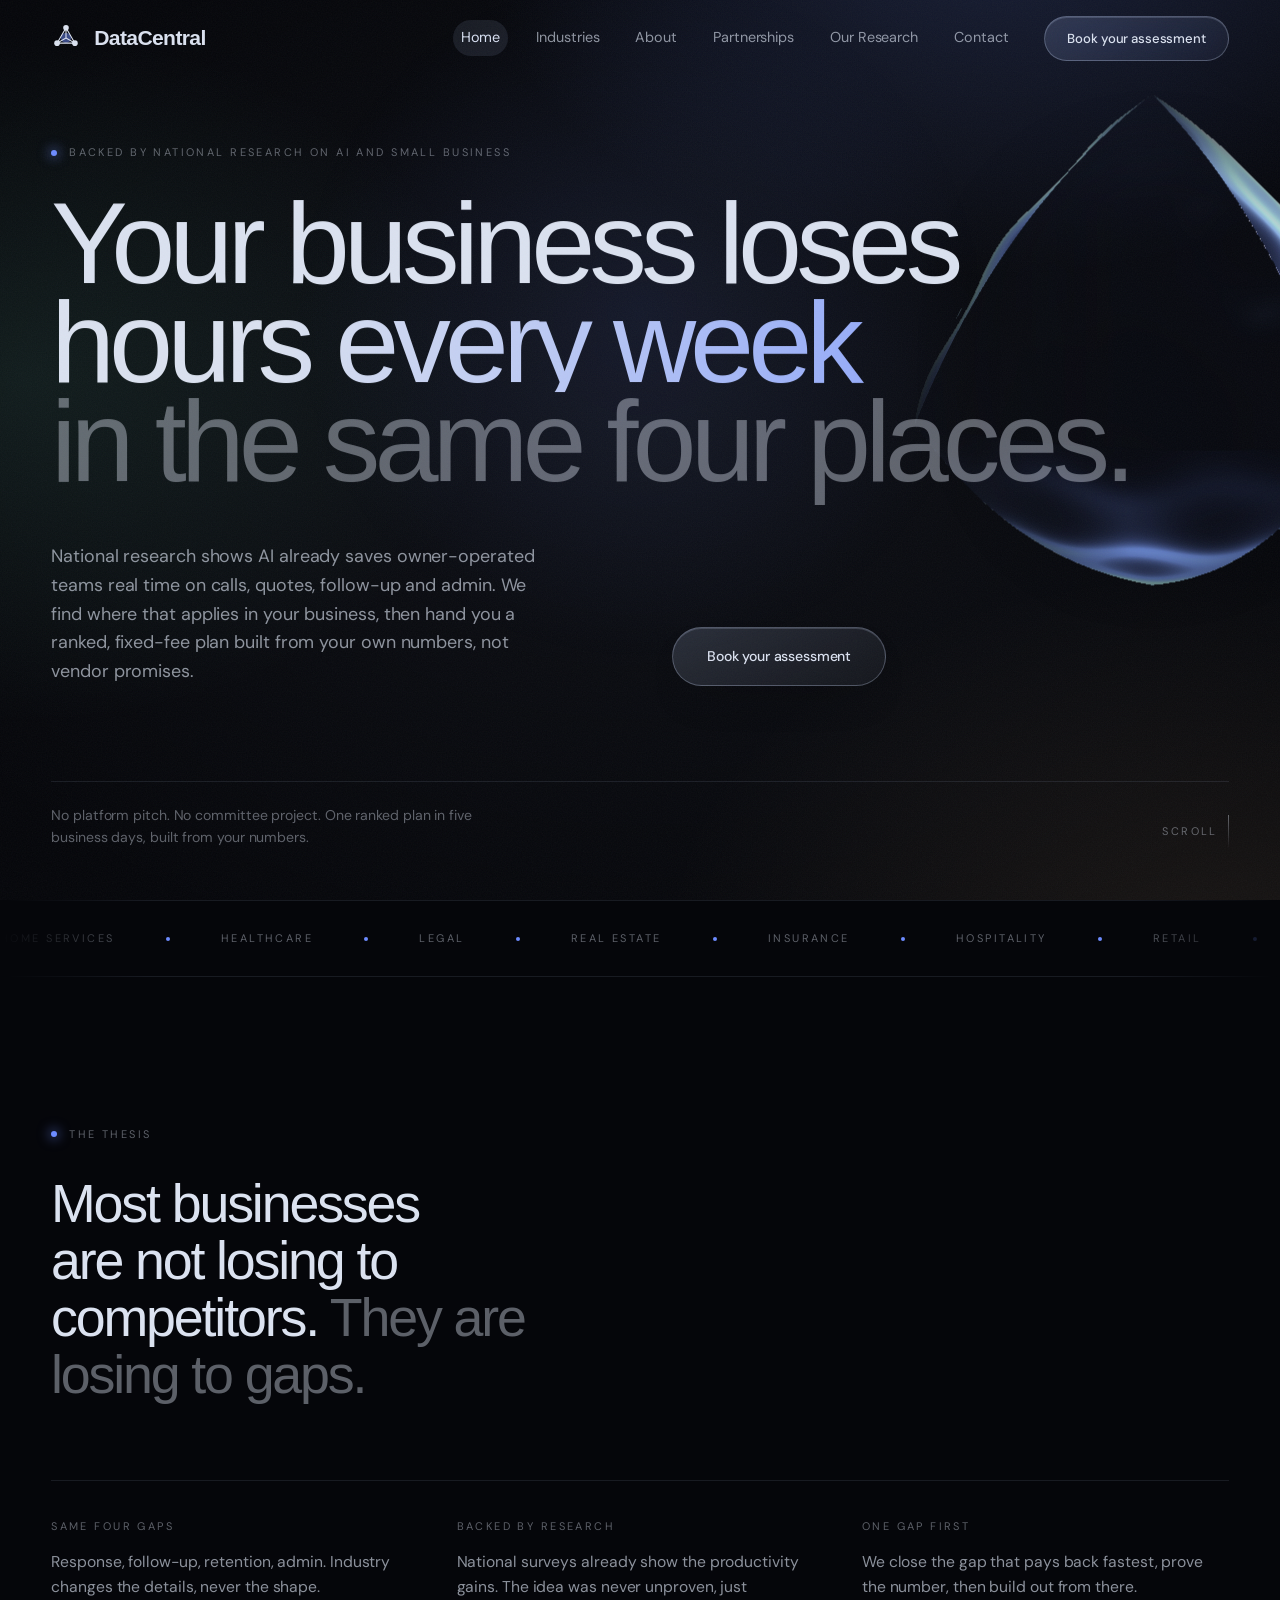
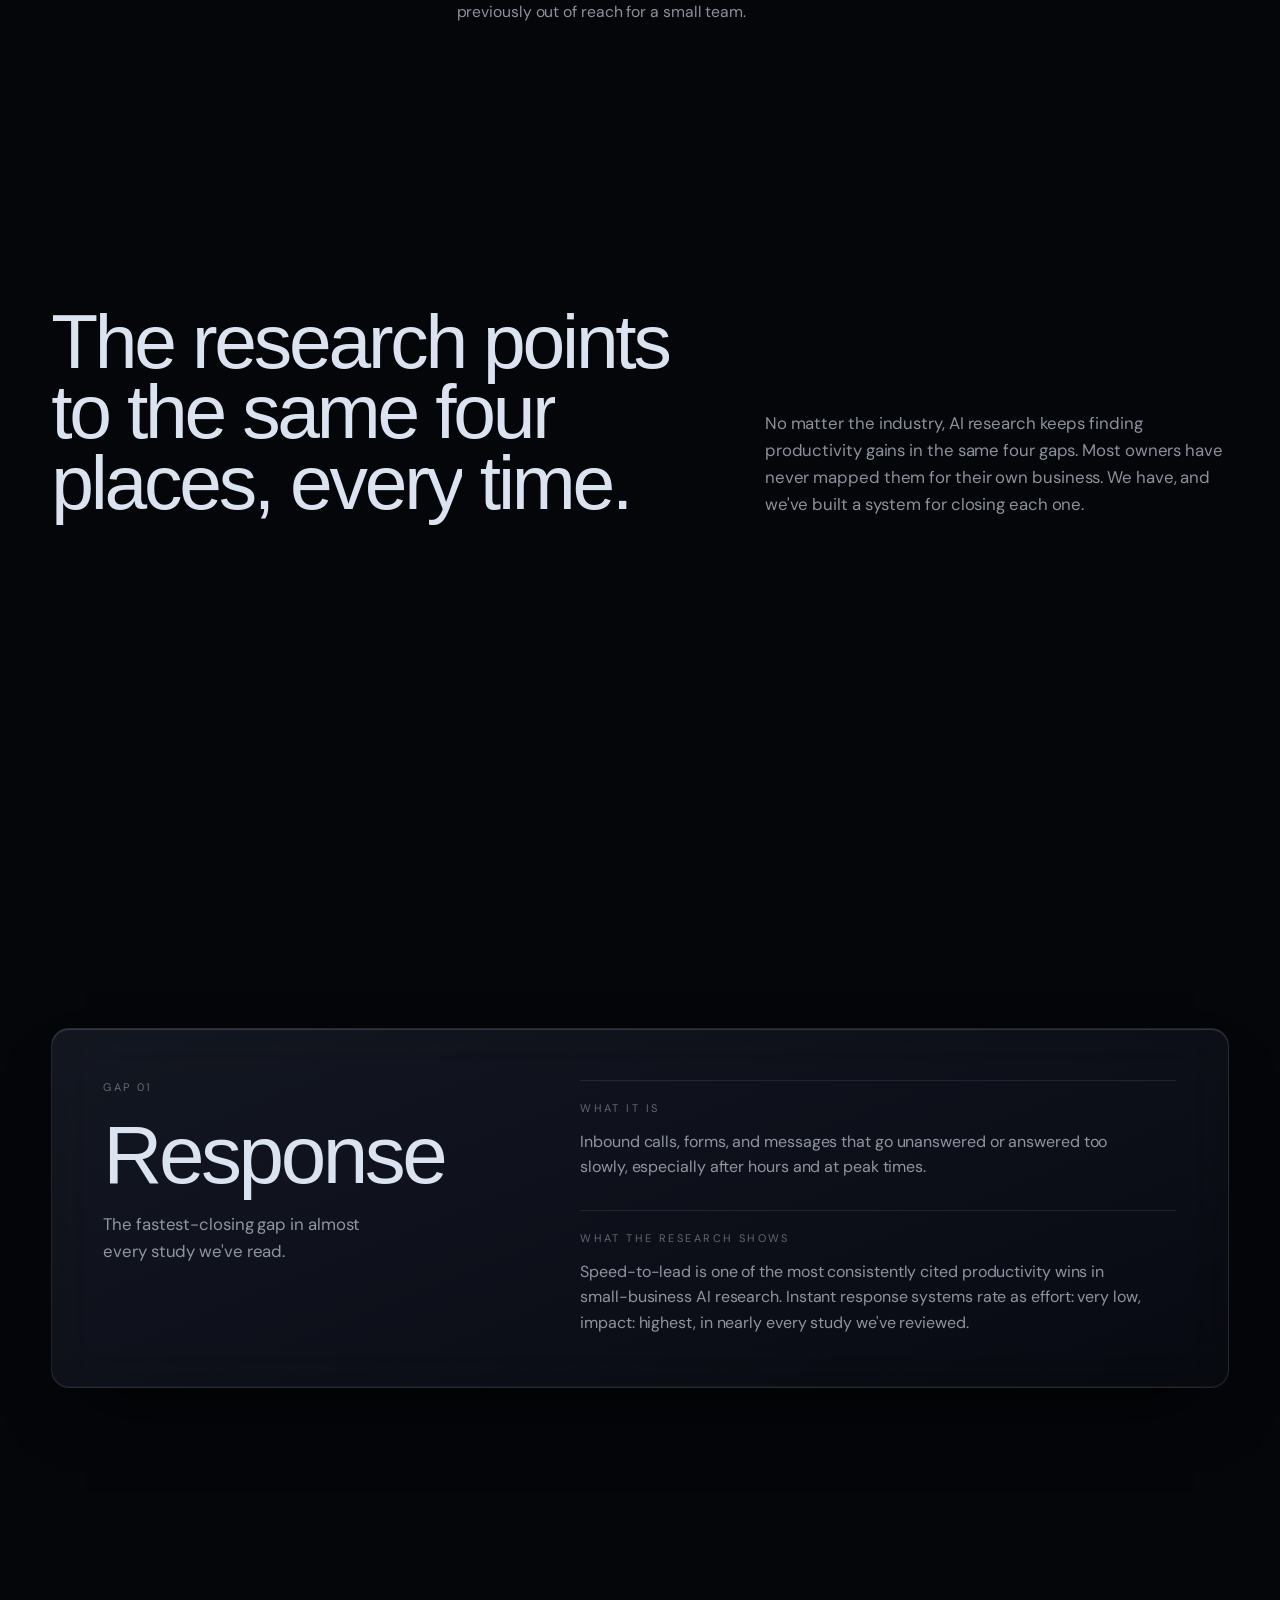
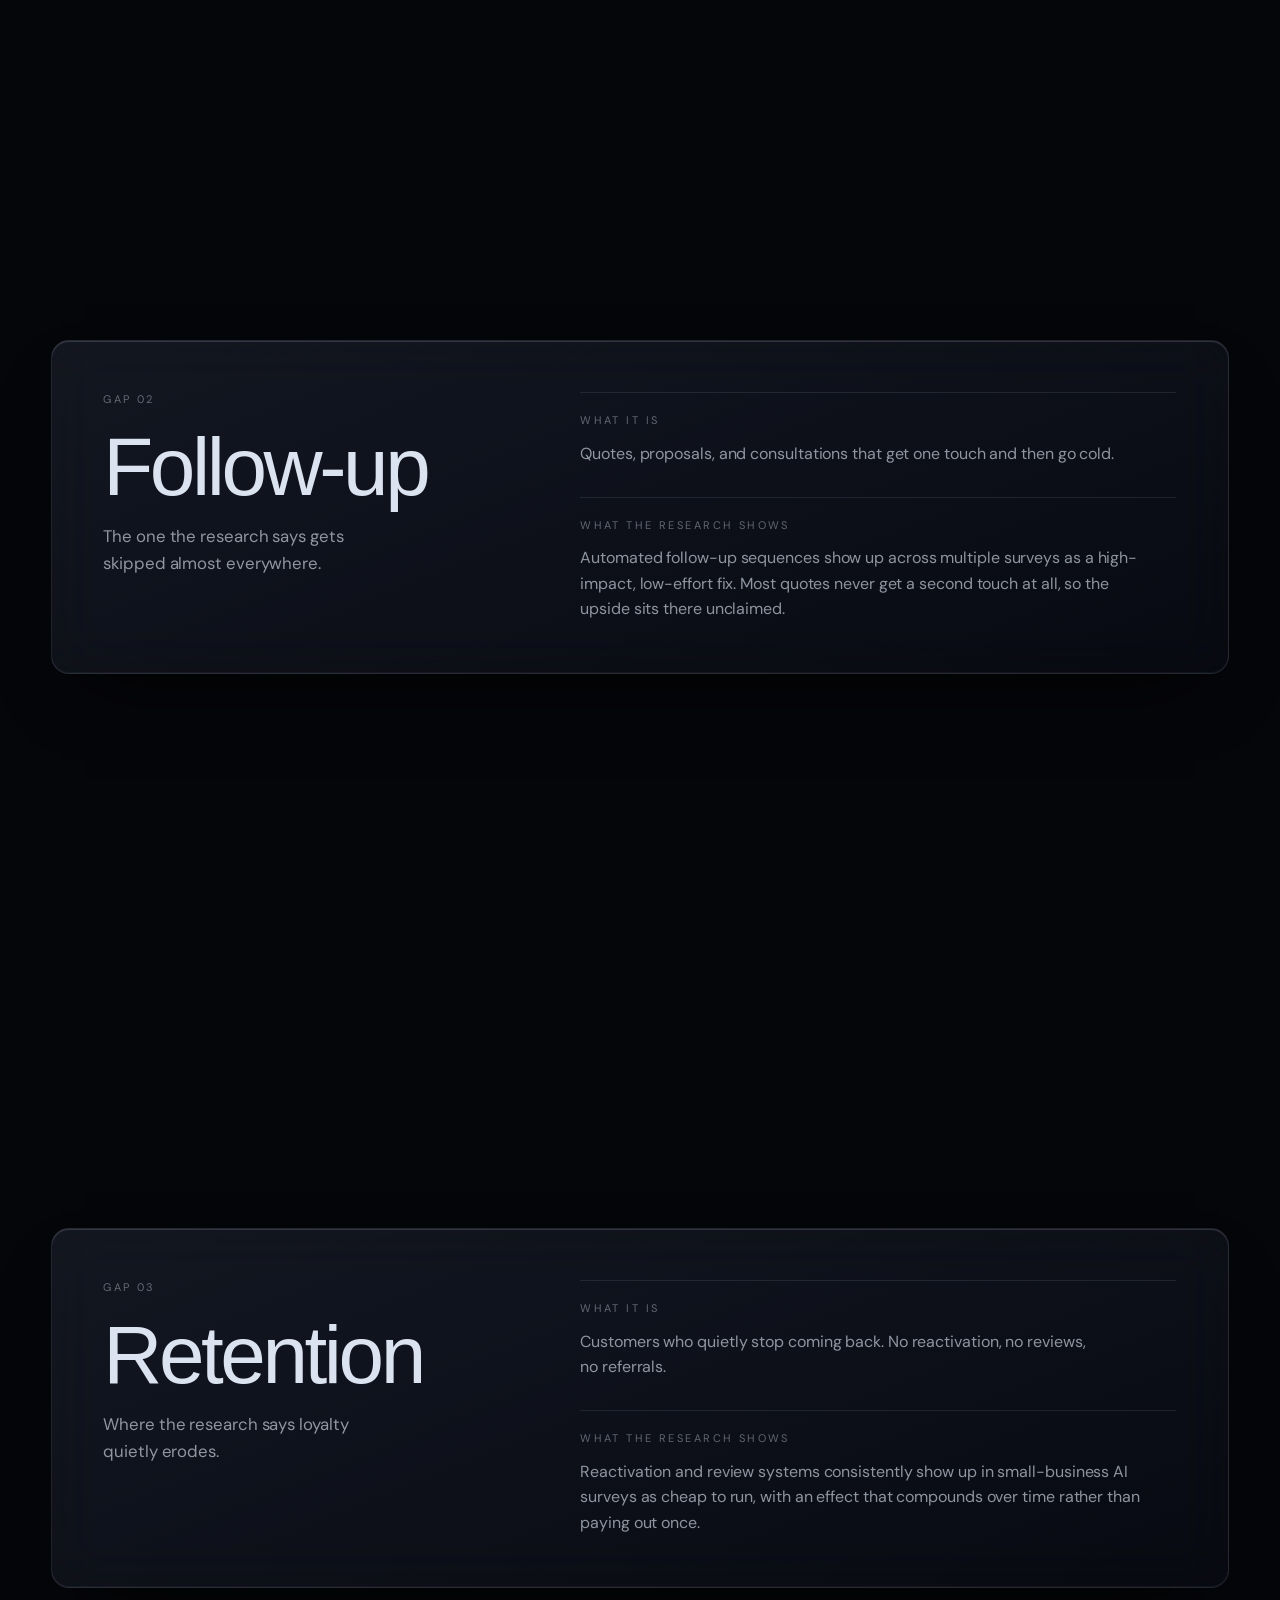
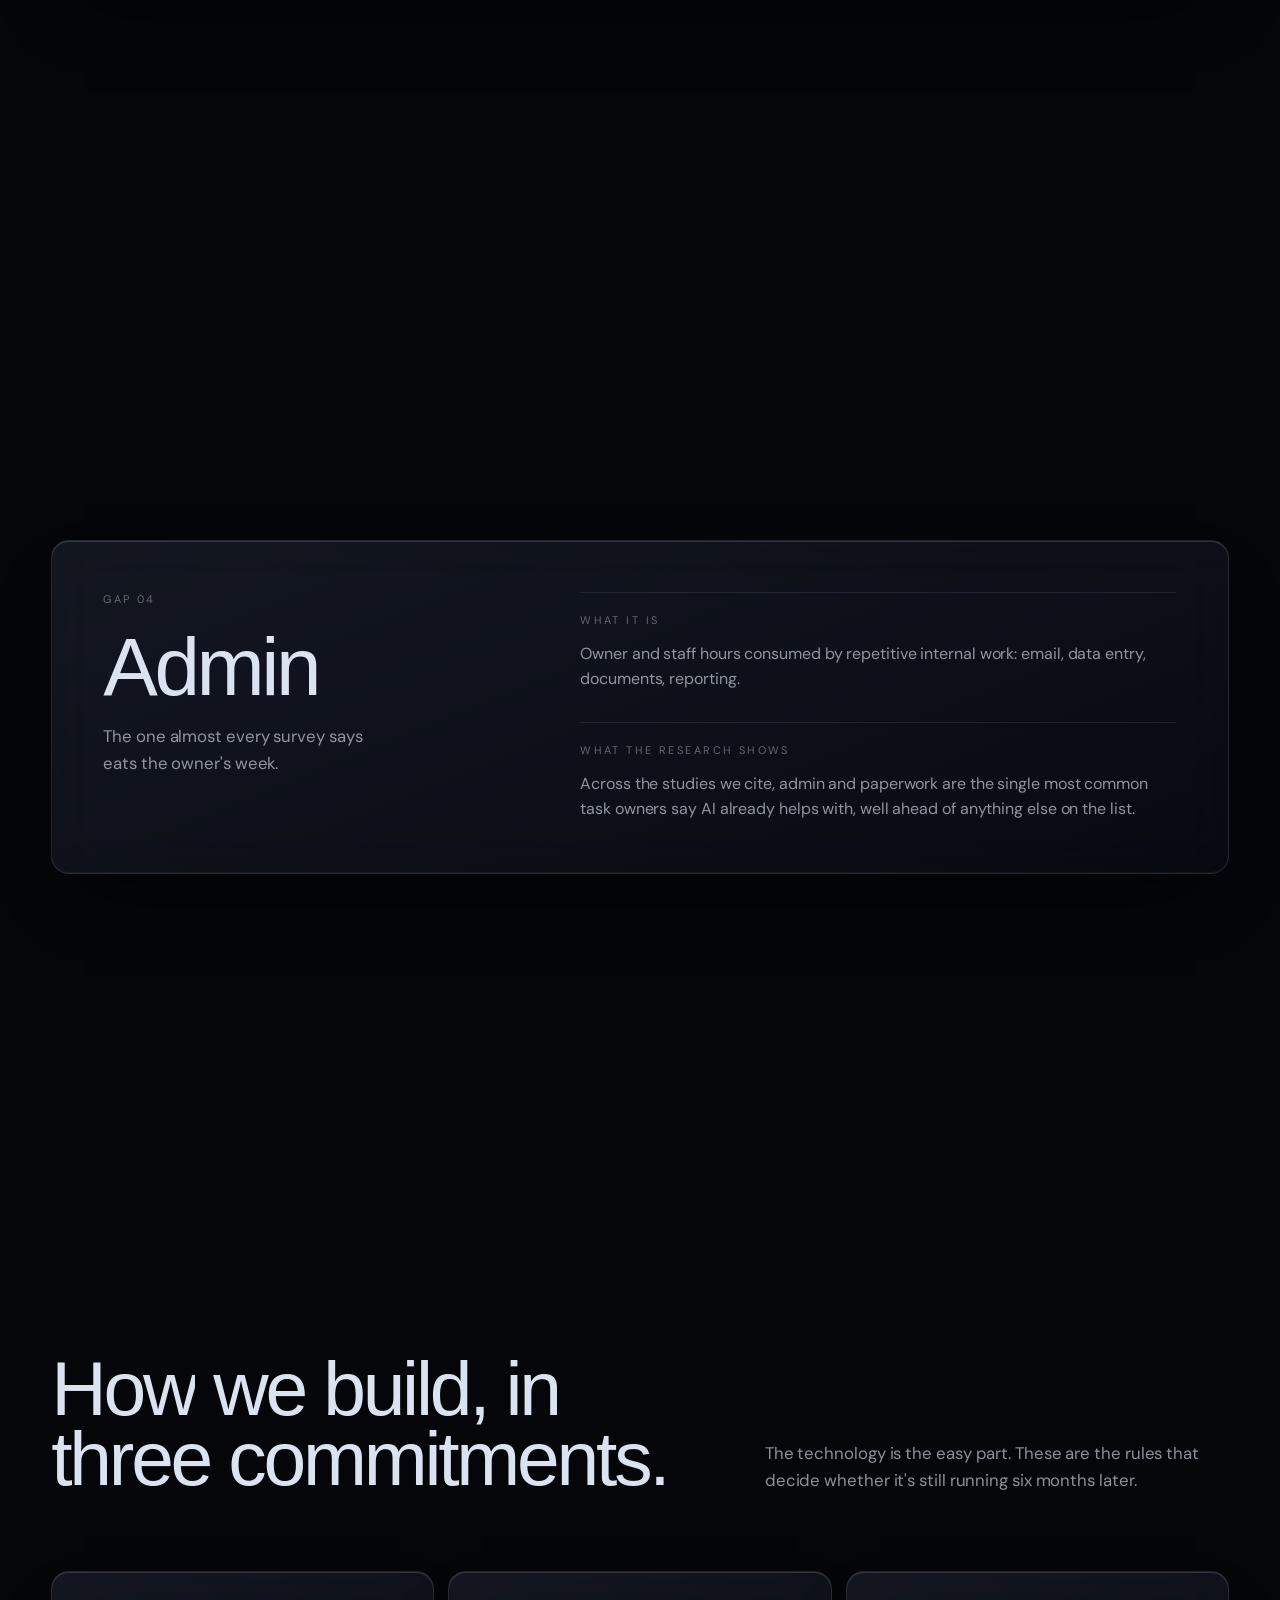
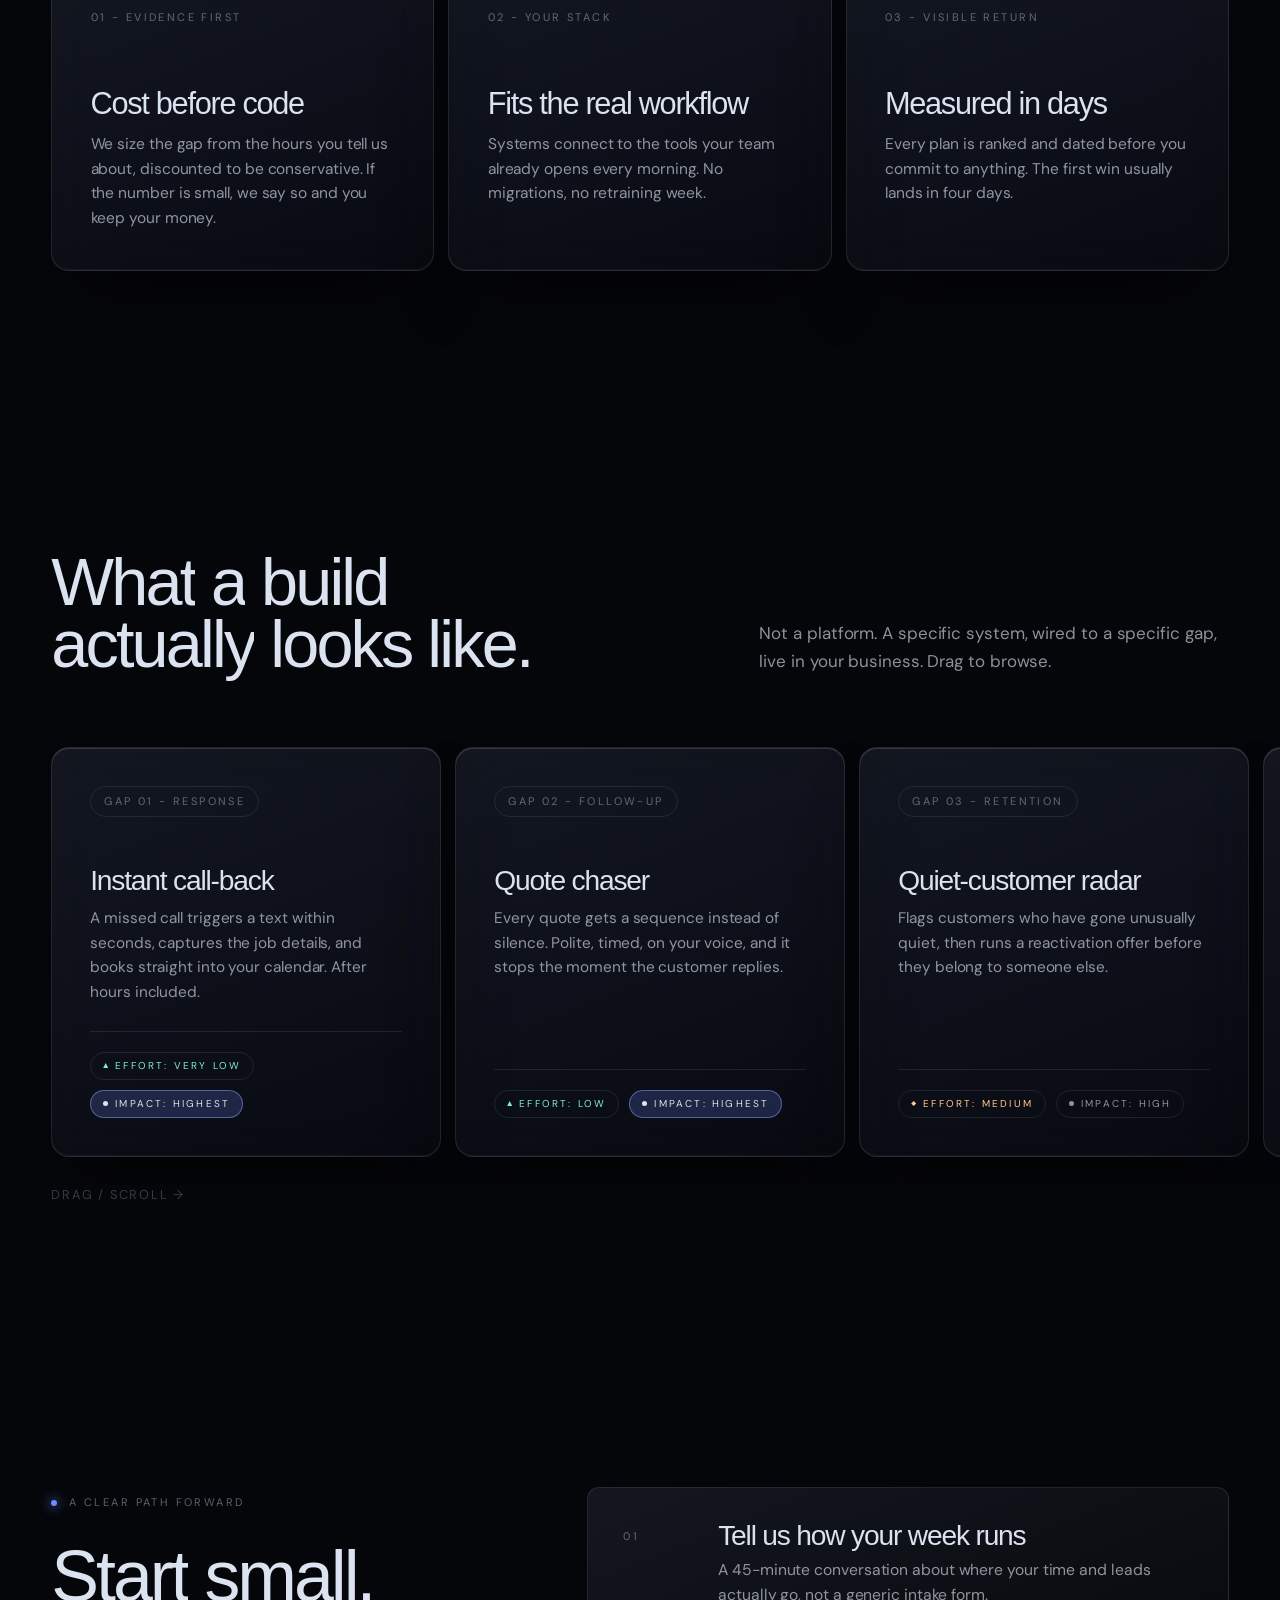
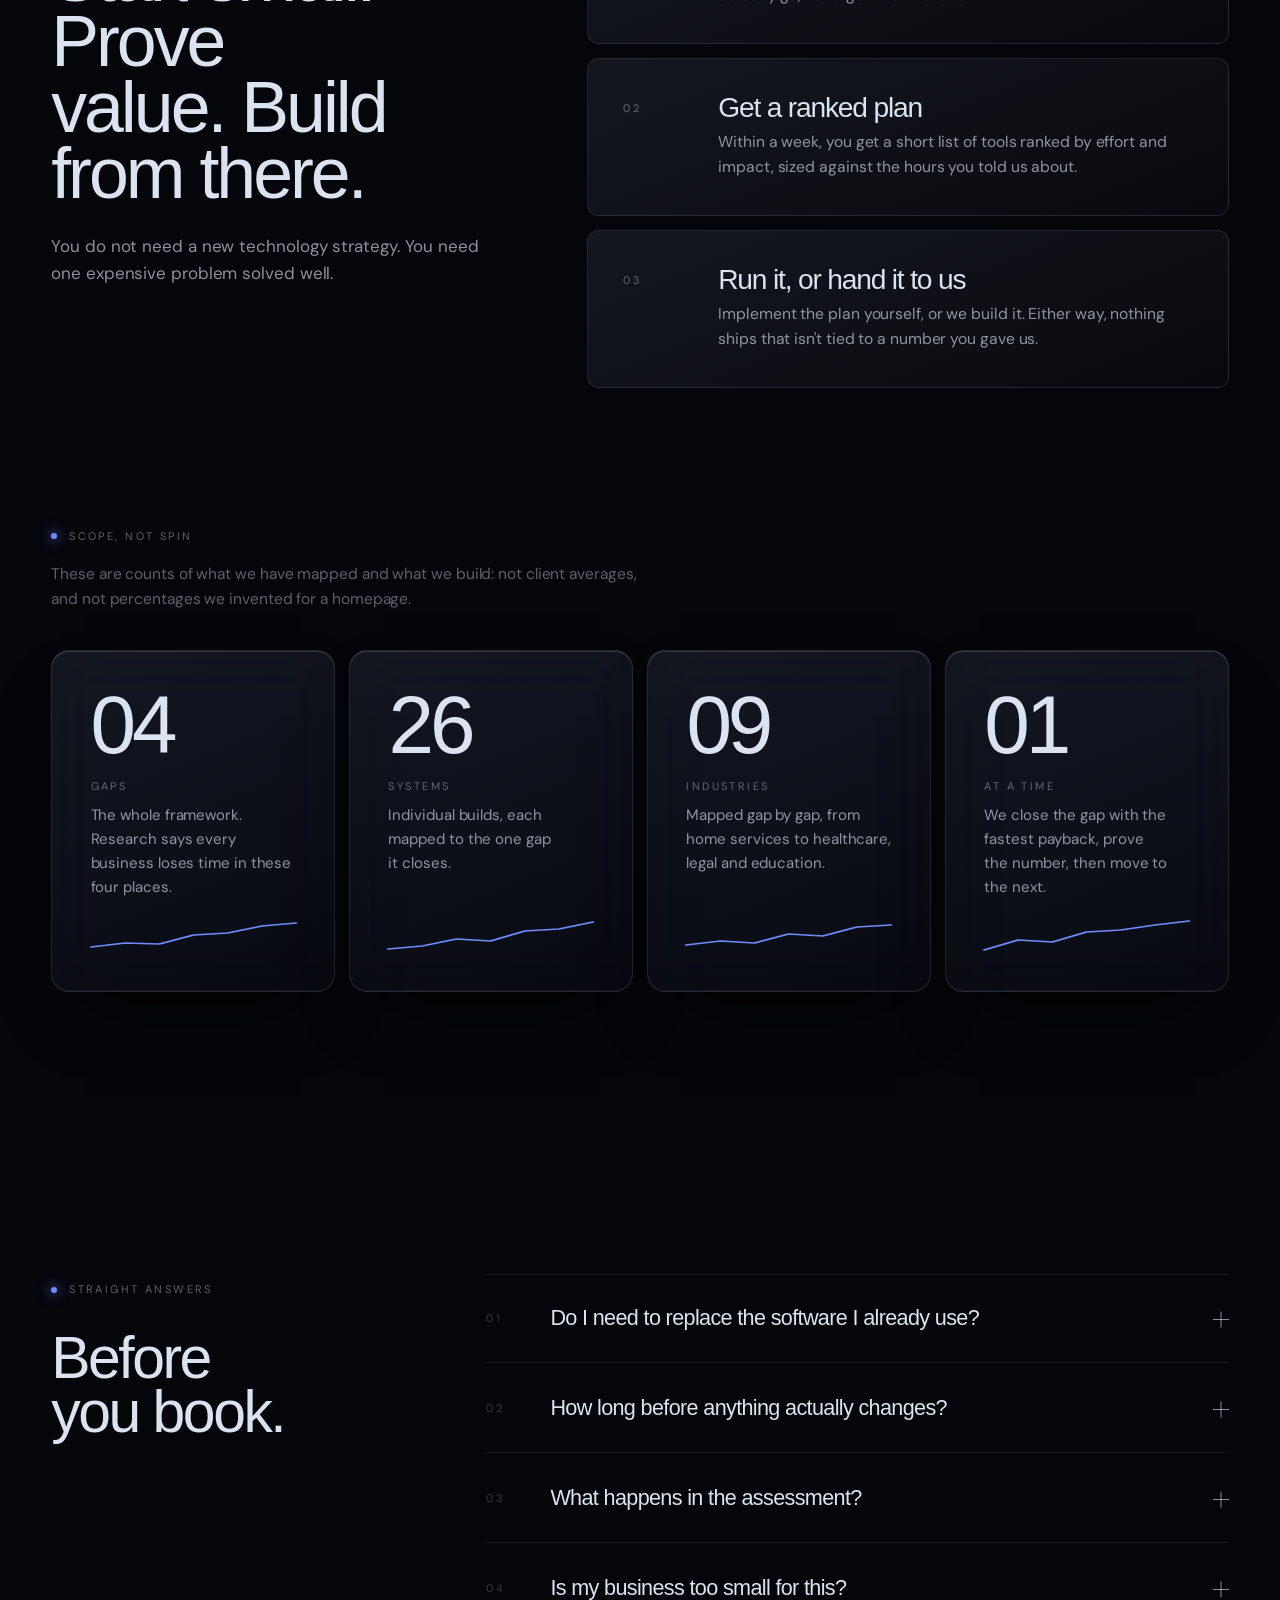
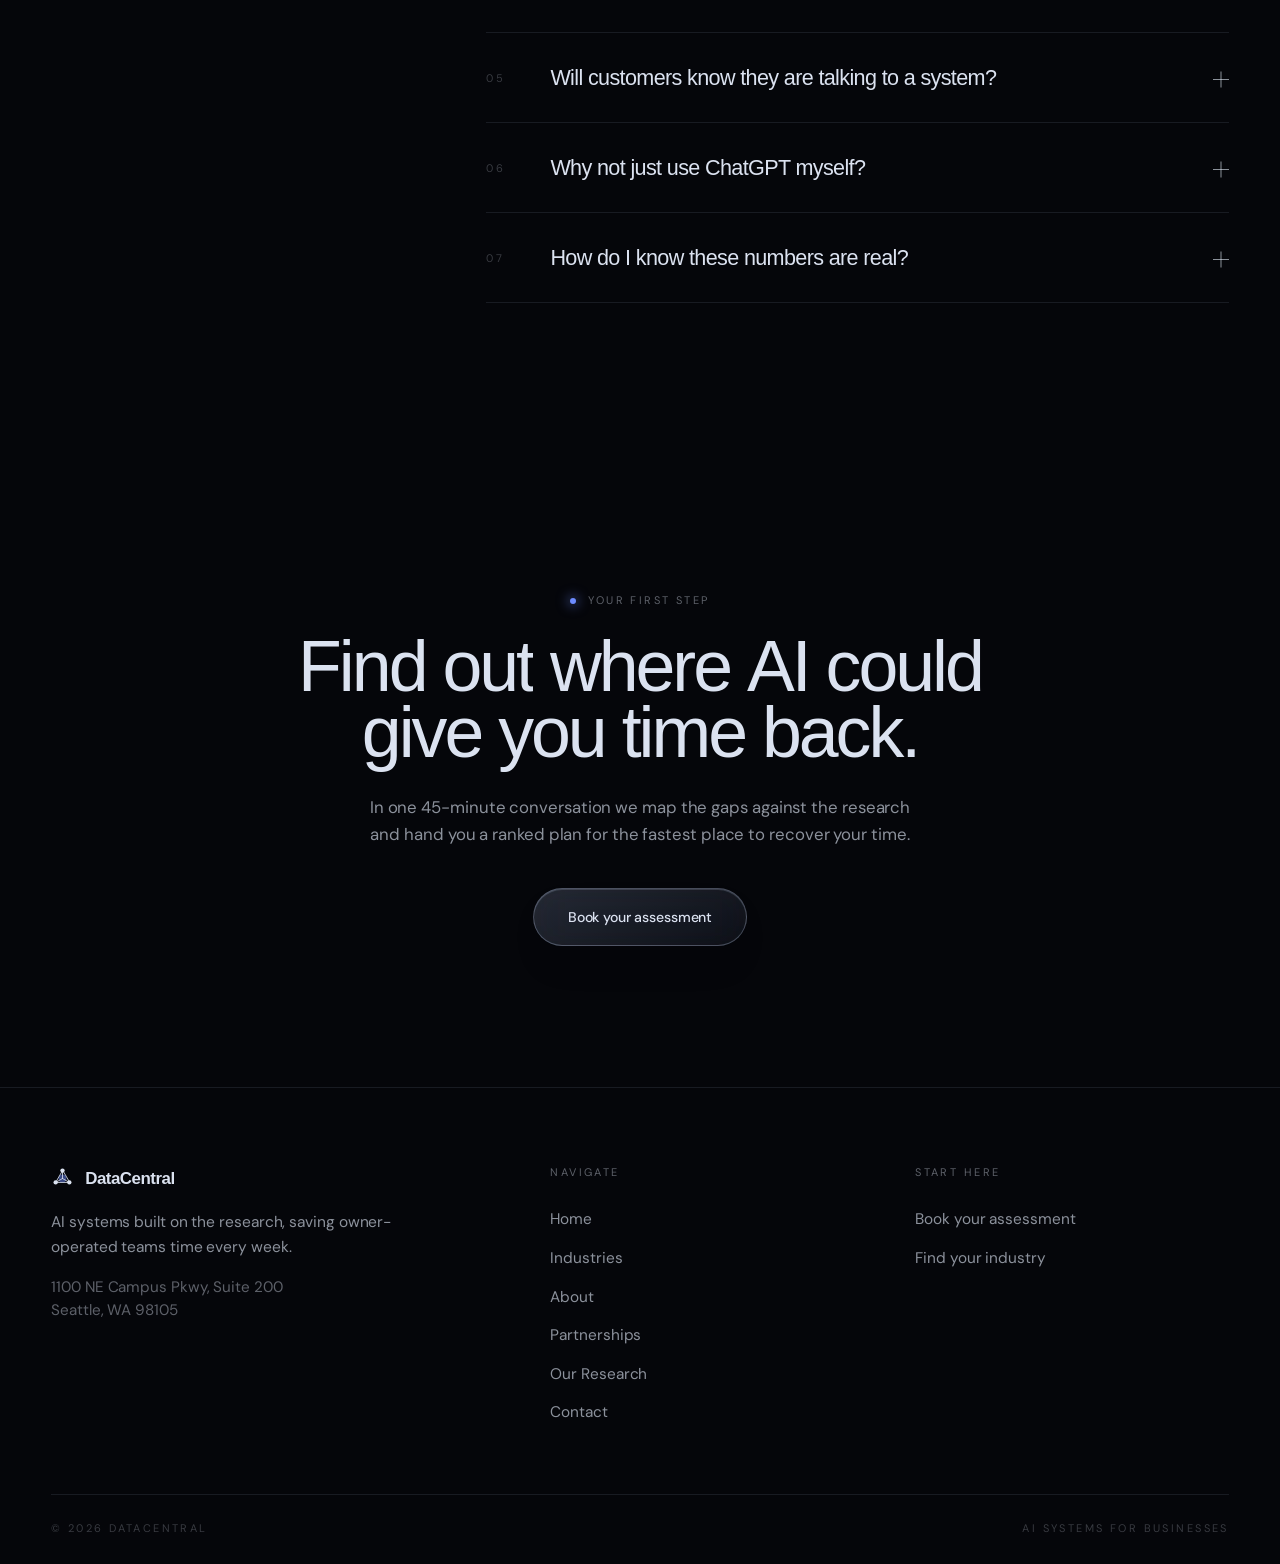
==== commit 87f9066c: "Replace Research page with full report, rename to Our Research Swaps the five-card research summary " ====
--- a/index.html
+++ b/index.html
@@ -61,7 +61,7 @@
           <li><a href="industries.html">Industries</a></li>
           <li><a href="about.html">About</a></li>
           <li><a href="partnerships.html">Partnerships</a></li>
-          <li><a href="research.html">Research</a></li>
+          <li><a href="research.html">Our Research</a></li>
           <li><a href="contact.html">Contact</a></li>
         </ul>
       </nav>
@@ -466,7 +466,7 @@
           <li><a href="industries.html">Industries</a></li>
           <li><a href="about.html">About</a></li>
           <li><a href="partnerships.html">Partnerships</a></li>
-          <li><a href="research.html">Research</a></li>
+          <li><a href="research.html">Our Research</a></li>
           <li><a href="contact.html">Contact</a></li>
         </ul>
       </div>
--- a/style.css
+++ b/style.css
@@ -331,8 +331,7 @@
 .modes-grid,
 .stats-grid,
 .service-list,
-.rail,
-.research-grid {
+.rail {
   perspective: 1600px;
 }
 
@@ -2322,7 +2321,7 @@
   opacity: 0.88;
 }
 
-/* ---------- 25c. Research ---------- */
+/* ---------- 25c. Research report ---------- */
 .research-band {
   padding: 0 var(--gutter) var(--bay);
 }
@@ -2332,75 +2331,138 @@
   margin: 0 auto;
 }
 
-.research-grid {
-  display: grid;
-  grid-template-columns: repeat(2, 1fr);
+.report-byline {
+  display: block;
+  margin-top: 18px;
+  color: var(--ink-3);
+  font-size: 0.9rem;
+}
+
+.report-article {
+  max-width: var(--shell);
+  margin: 0 auto;
+  padding: clamp(40px, 5vw, 72px) var(--gutter) 0;
+}
+
+.report-lead {
+  max-width: 68ch;
+}
+
+.report-bullets {
+  display: grid;
   gap: 14px;
-}
-
-.research-card {
-  display: flex;
-  flex-direction: column;
-  padding: clamp(28px, 3vw, 40px);
-}
-
-.research-meta {
-  display: flex;
-  flex-wrap: wrap;
-  align-items: center;
-  gap: 10px 14px;
-  color: var(--ink-3);
-  font-size: 0.85rem;
-  margin-bottom: 16px;
-}
-
-/* A white chip behind every logo neutralises each org's own brand colour
-   (navy SBA text, black Goldman Sachs wordmark, green QuickBooks mark) so
-   every mark reads the same way against the dark card. */
-.research-logo {
-  display: inline-flex;
-  align-items: center;
-  justify-content: center;
-  height: 30px;
-  padding: 5px 10px;
-  border-radius: 7px;
-  background: rgba(255, 255, 255, 0.94);
-}
-
-.research-logo img {
-  display: block;
-  max-height: 20px;
-  max-width: 110px;
-  object-fit: contain;
-}
-
-.research-card h3 {
-  font-size: clamp(1.2rem, 1.8vw, 1.5rem);
-  margin-bottom: 14px;
-}
-
-.research-card p {
-  color: var(--ink-2);
-  font-size: 0.97rem;
-  flex: 1;
-}
-
-.research-card strong {
+  max-width: 68ch;
+  margin-top: clamp(22px, 2.6vw, 32px);
+}
+
+.report-bullets li {
+  position: relative;
+  padding-left: 22px;
+  color: var(--ink-2);
+  font-size: 1.02rem;
+  line-height: 1.6;
+}
+
+.report-bullets li::before {
+  content: "";
+  position: absolute;
+  left: 0;
+  top: 0.65em;
+  width: 7px;
+  height: 7px;
+  border-radius: 50%;
+  background: var(--iris);
+}
+
+.report-bullets strong {
   color: var(--ink);
 }
 
-.research-card .link-arrow {
-  margin-top: 22px;
-}
-
-.research-card:hover {
-  translate: 0 -4px;
-}
-
-@media (max-width: 720px) {
-  .partners-logos {
-    grid-template-columns: 1fr;
-  }
+.report-callout {
+  max-width: 68ch;
+  margin-top: clamp(24px, 3vw, 36px);
+  padding: 20px 26px;
+  font-size: 0.95rem;
+  color: var(--ink-2);
+}
+
+.report-callout strong {
+  color: var(--ink);
+}
+
+.about-chapter-body .report-table-wrap {
+  margin: clamp(20px, 2.6vw, 30px) 0;
+}
+
+.report-table {
+  width: 100%;
+  border-collapse: collapse;
+  font-size: 0.92rem;
+}
+
+.report-table th,
+.report-table td {
+  padding: 12px 16px;
+  text-align: left;
+  border-bottom: 1px solid var(--hairline);
+  vertical-align: top;
+}
+
+.report-table th {
+  color: var(--ink-3);
+  font-weight: 500;
+  font-size: 0.8rem;
+  text-transform: uppercase;
+  letter-spacing: 0.04em;
+  white-space: nowrap;
+}
+
+.report-table td {
+  color: var(--ink-2);
+}
+
+.report-table td:first-child {
+  color: var(--ink);
+}
+
+.about-chapter-body h3 {
+  margin: clamp(26px, 3vw, 36px) 0 14px;
+  font-size: 1.1rem;
+  color: var(--ink);
+}
+
+.about-chapter-body ol.report-list {
+  display: grid;
+  gap: 12px;
+  margin: 0 0 22px;
+  padding-left: 22px;
+  color: var(--ink-2);
+  font-size: 1.02rem;
+  line-height: 1.6;
+}
+
+.about-chapter-body ul.report-list {
+  display: grid;
+  gap: 12px;
+  margin: 0 0 22px;
+  padding-left: 22px;
+  list-style: disc;
+  color: var(--ink-2);
+  font-size: 1.02rem;
+  line-height: 1.6;
+}
+
+.report-list strong {
+  color: var(--ink);
+}
+
+.report-sources {
+  display: grid;
+  gap: 10px;
+  max-width: 68ch;
+  margin-top: 14px;
+  color: var(--ink-2);
+  font-size: 0.95rem;
 }
 
 /* ---------- 26. Contact ---------- */
@@ -2841,10 +2903,14 @@
   .service-list,
   .principles-grid,
   .modes-grid,
-  .research-grid,
   .contact-form,
   .footer-container {
     grid-template-columns: 1fr;
+  }
+
+  .report-table {
+    display: block;
+    overflow-x: auto;
   }
 
   .industry-leaks > div,
